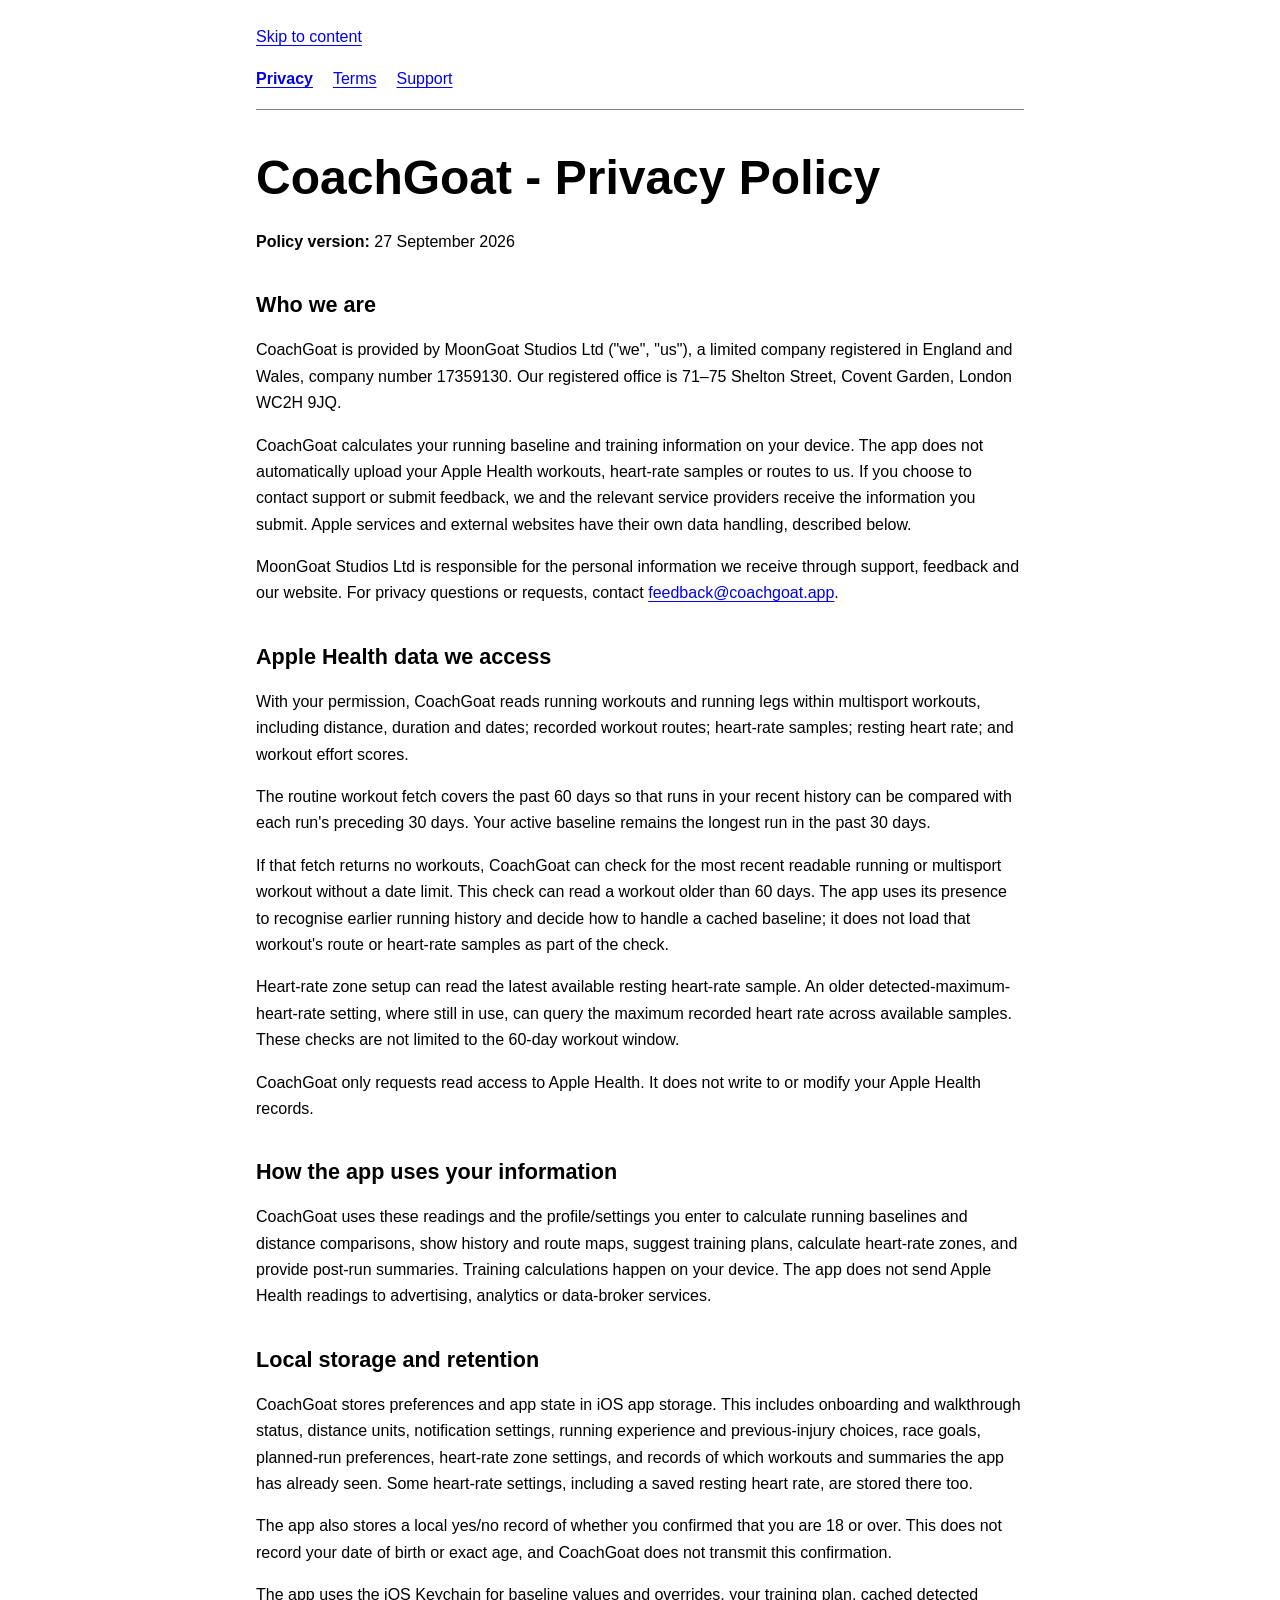
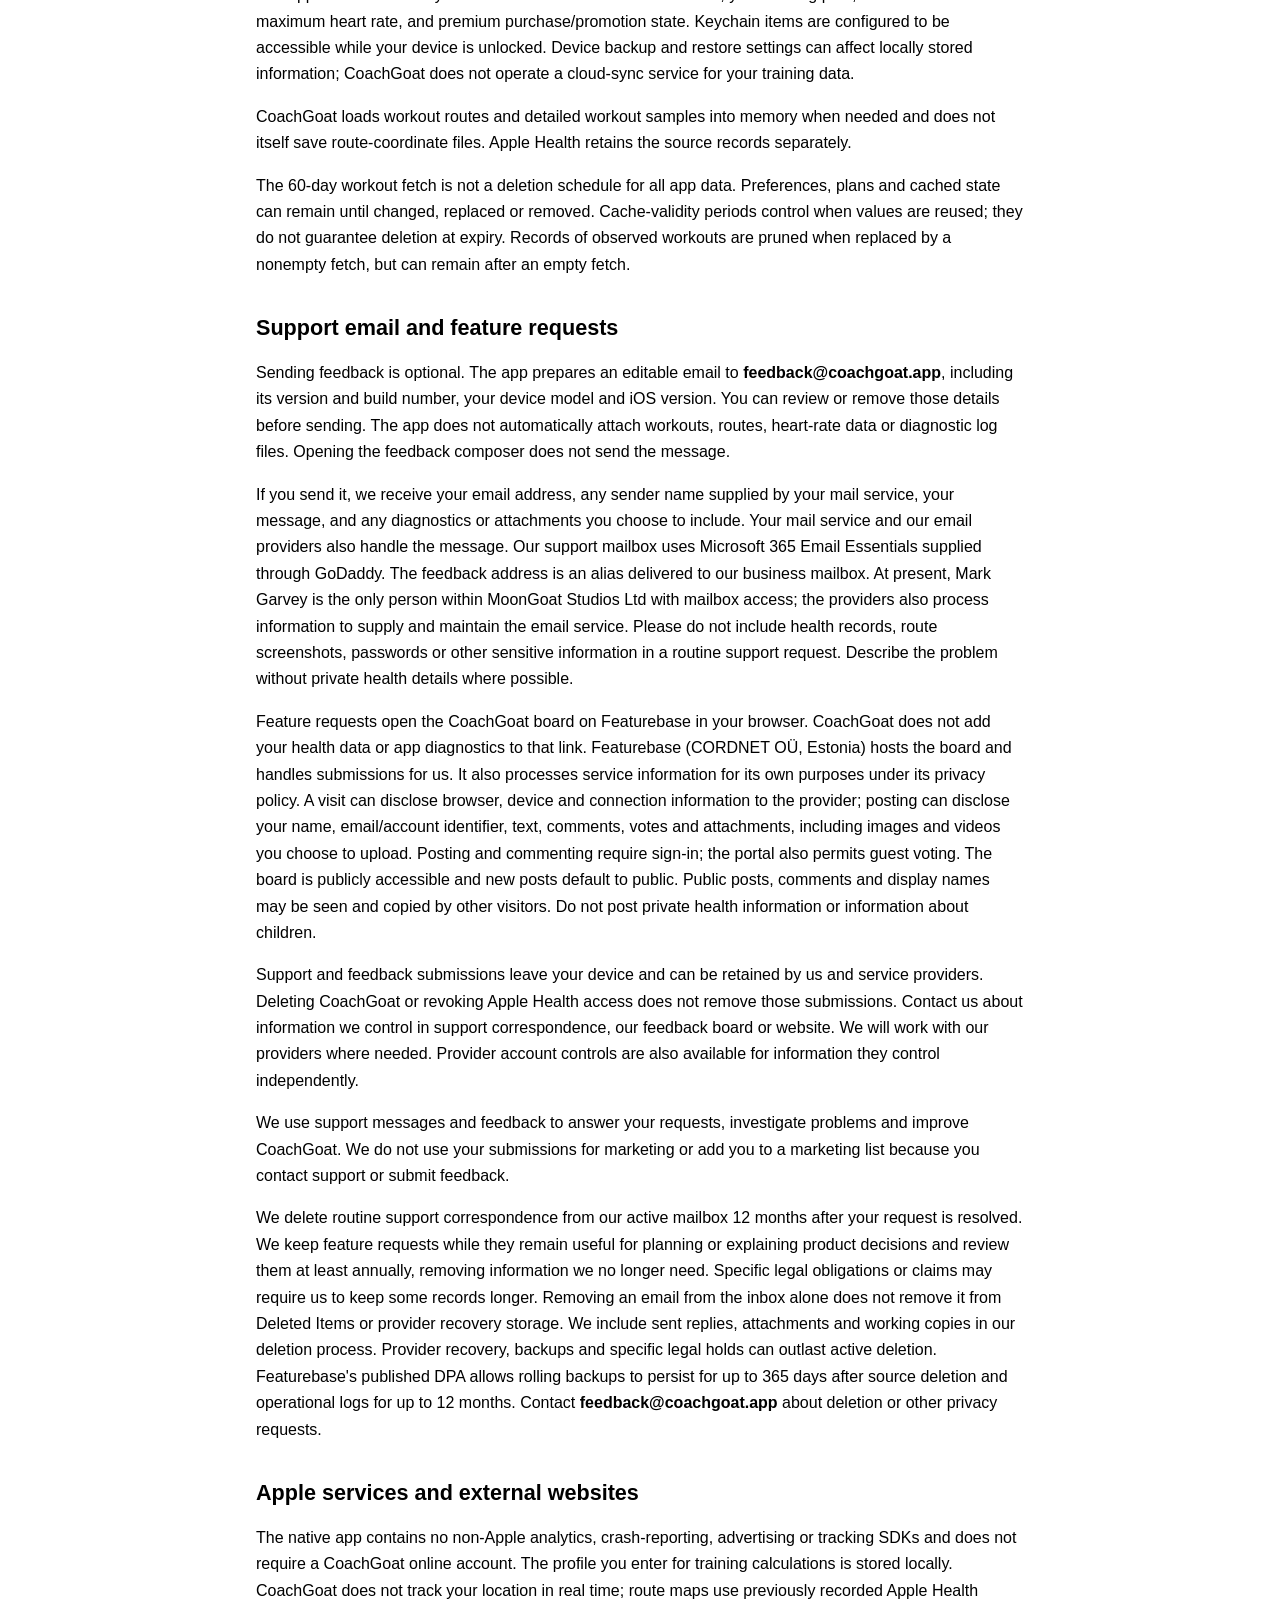
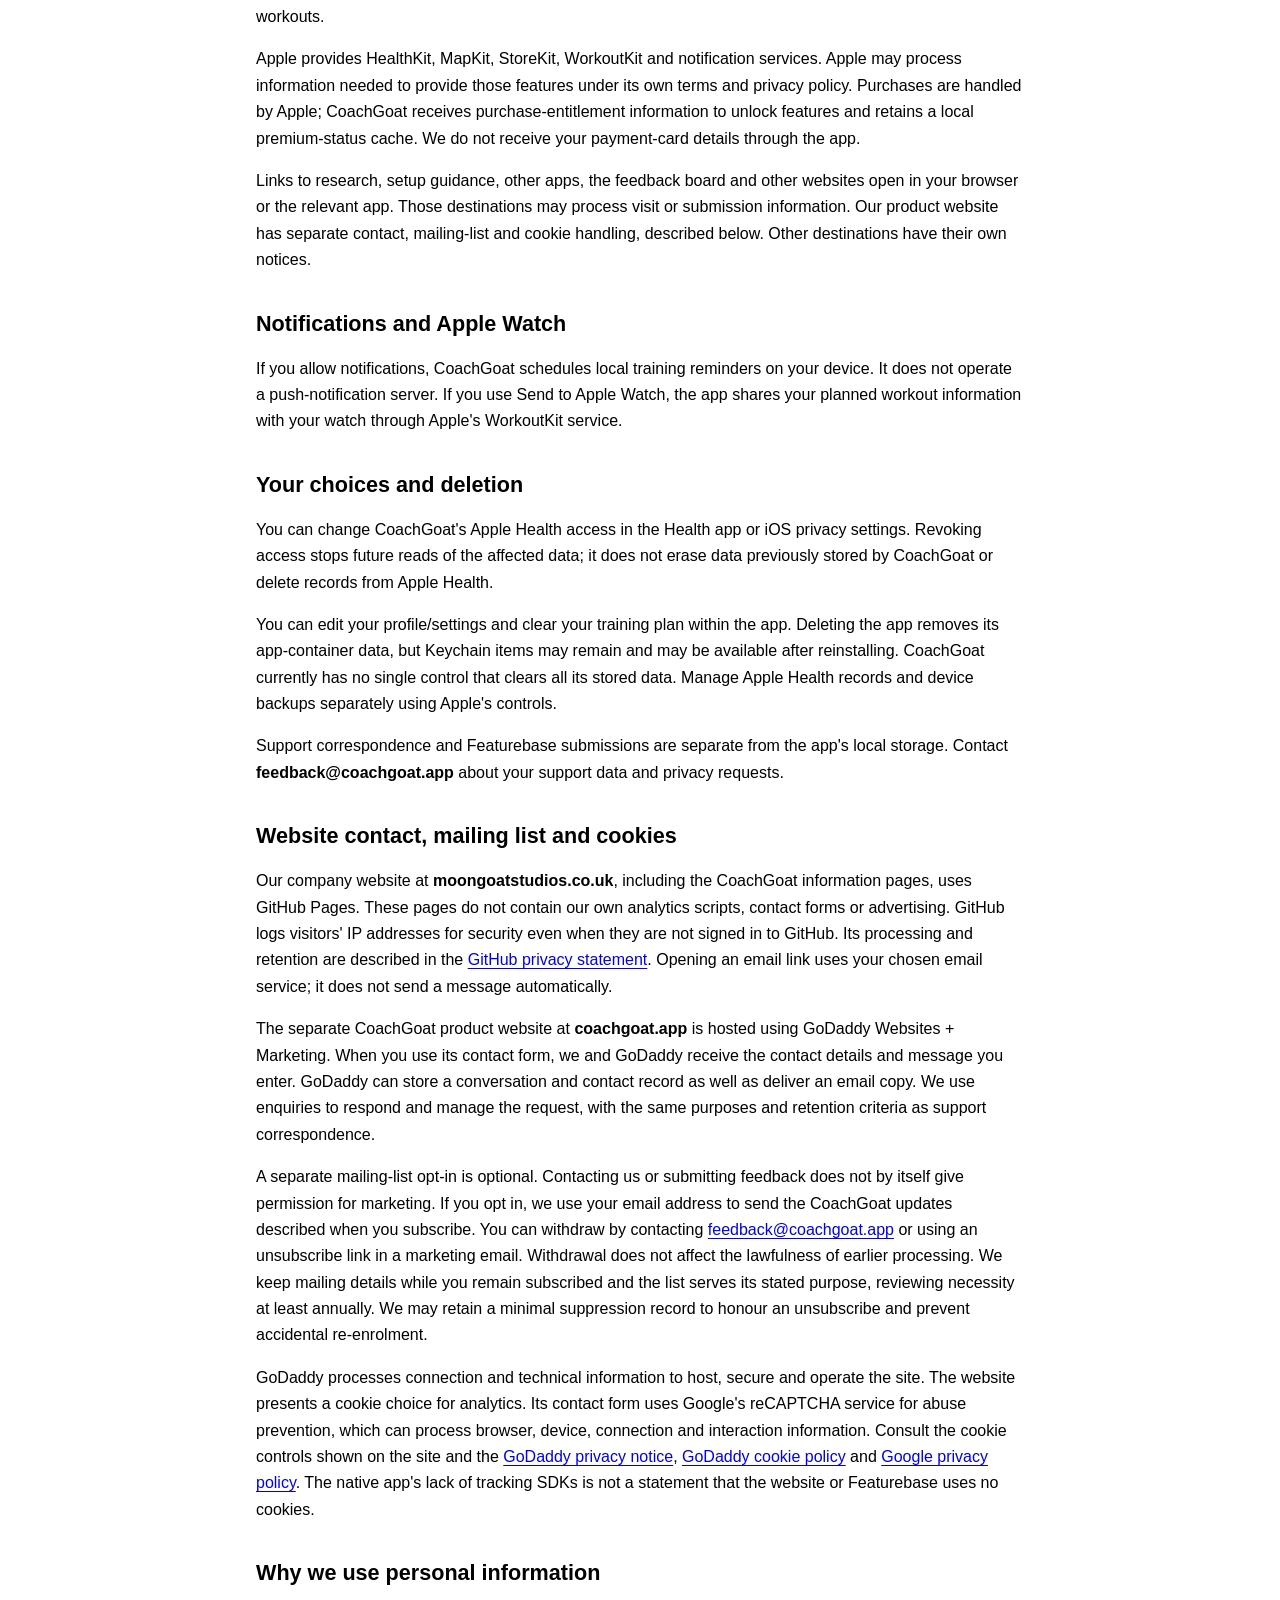
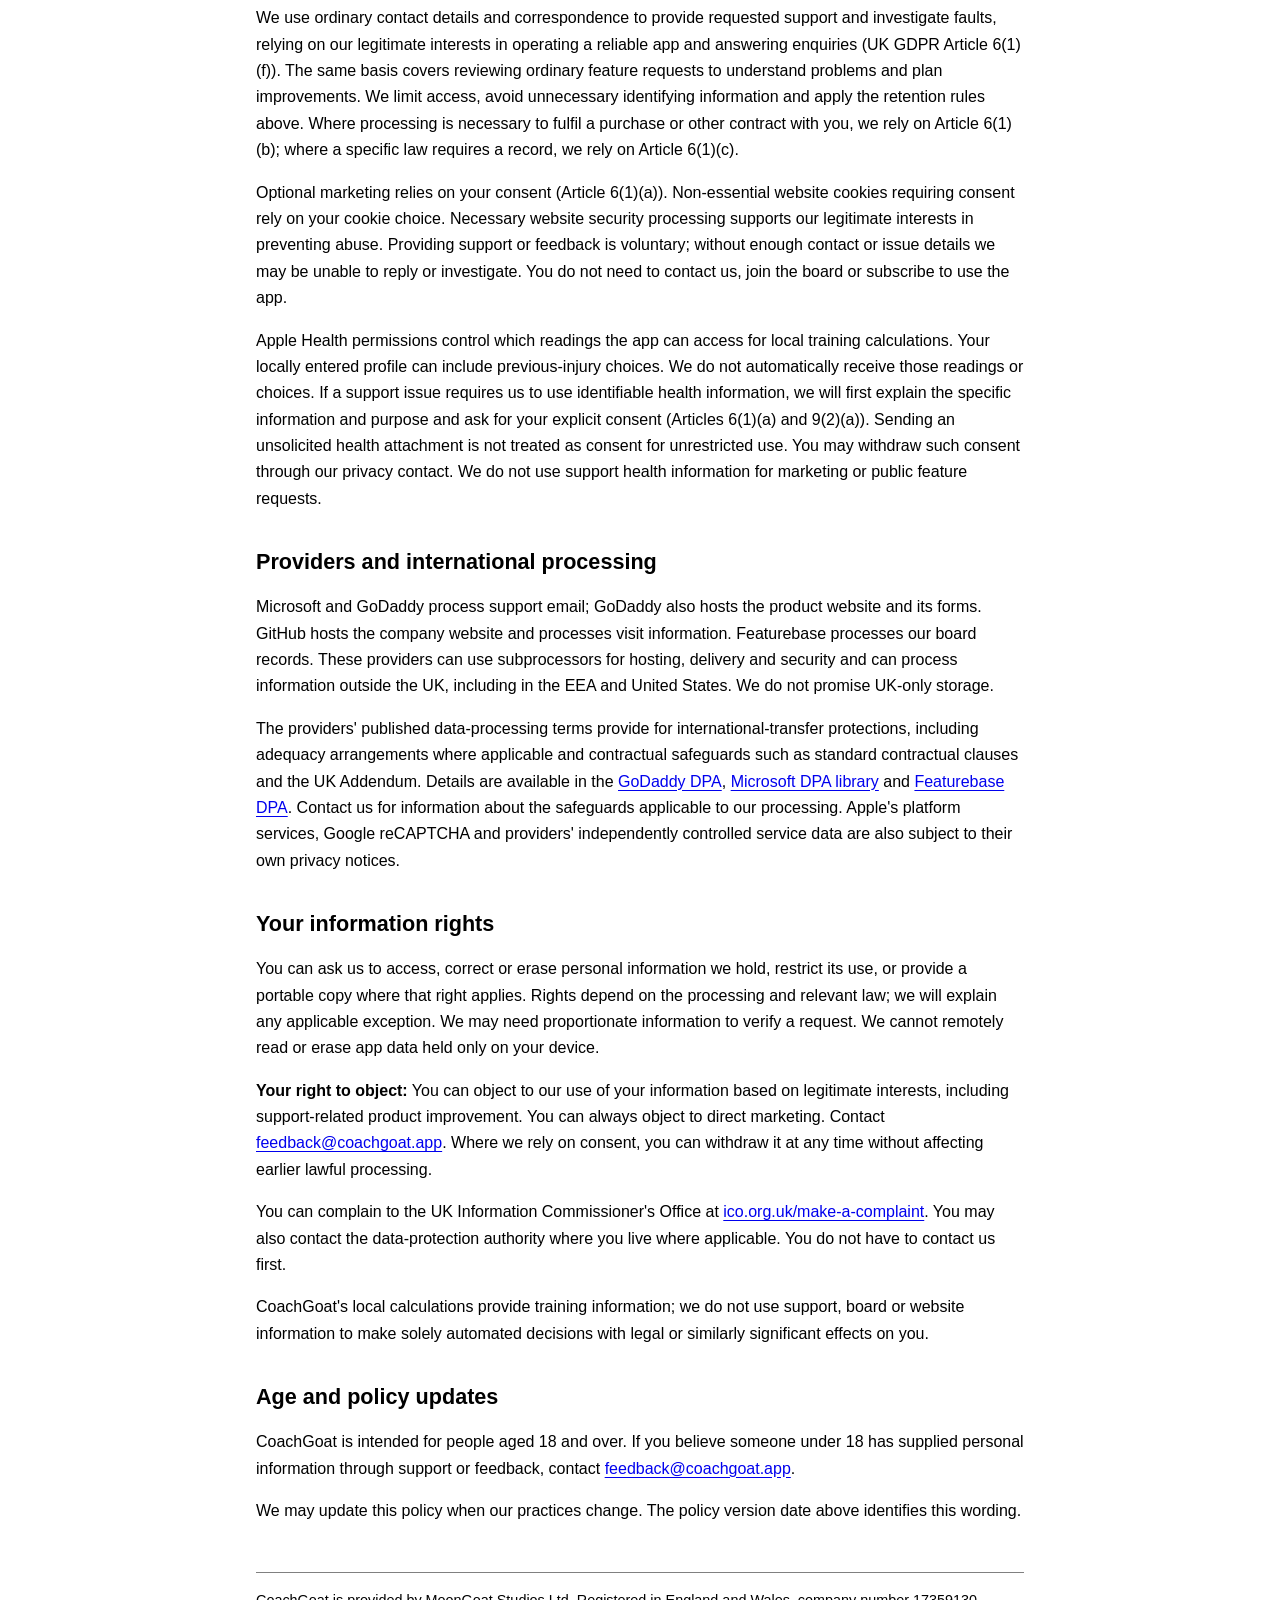
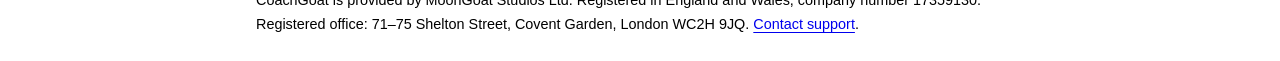
==== coachgoat/privacy.html @ 303695f2 "Add CoachGoat privacy, terms and support pages (P4, review only) Generated from MRK132/CoachGoat doc" ====
<!doctype html>
<!-- Generated publication candidate; not evidence of deployment or completed provider checks. -->
<html lang="en-GB">
<head>
<meta charset="utf-8">
<meta name="viewport" content="width=device-width, initial-scale=1">
<title>CoachGoat - Privacy Policy</title>
<meta name="description" content="CoachGoat - Privacy Policy from MoonGoat Studios Ltd.">
<style>
:root { color-scheme: light dark; font-family: -apple-system, BlinkMacSystemFont, "Segoe UI", sans-serif; line-height: 1.65; }
body { max-width: 48rem; margin: auto; padding: 1.5rem; background: Canvas; color: CanvasText; }
nav { display: flex; flex-wrap: wrap; gap: 1.25rem; padding: 1rem 0; border-bottom: 1px solid GrayText; }
a { color: LinkText; text-underline-offset: .2em; overflow-wrap: anywhere; }
a:focus-visible { outline: 3px solid Highlight; outline-offset: 4px; }
[aria-current] { font-weight: 700; }
h1 { line-height: 1.15; font-size: clamp(2rem, 6vw, 3rem); margin: 2.5rem 0 1.5rem; }
h2 { line-height: 1.3; font-size: 1.35rem; margin-top: 2.25rem; }
p, li { overflow-wrap: anywhere; }
li + li { margin-top: .6rem; }
footer { border-top: 1px solid GrayText; margin-top: 3rem; padding-top: 1rem; font-size: .9rem; }
</style>
</head>
<body>
<a href="#content">Skip to content</a>
<nav aria-label="CoachGoat policies"><a href="privacy.html" aria-current="page">Privacy</a> <a href="terms.html">Terms</a> <a href="support.html">Support</a></nav>
<main id="content">
<h1>CoachGoat - Privacy Policy</h1>
<p><strong>Policy version:</strong> 27 September 2026</p>
<h2>Who we are</h2>
<p>CoachGoat is provided by MoonGoat Studios Ltd (&quot;we&quot;, &quot;us&quot;), a limited company registered in England and Wales, company number 17359130. Our registered office is 71–75 Shelton Street, Covent Garden, London WC2H 9JQ.</p>
<p>CoachGoat calculates your running baseline and training information on your device. The app does not automatically upload your Apple Health workouts, heart-rate samples or routes to us. If you choose to contact support or submit feedback, we and the relevant service providers receive the information you submit. Apple services and external websites have their own data handling, described below.</p>
<p>MoonGoat Studios Ltd is responsible for the personal information we receive through support, feedback and our website. For privacy questions or requests, contact <a href="mailto:feedback@coachgoat.app">feedback@coachgoat.app</a>.</p>
<h2>Apple Health data we access</h2>
<p>With your permission, CoachGoat reads running workouts and running legs within multisport workouts, including distance, duration and dates; recorded workout routes; heart-rate samples; resting heart rate; and workout effort scores.</p>
<p>The routine workout fetch covers the past 60 days so that runs in your recent history can be compared with each run&#x27;s preceding 30 days. Your active baseline remains the longest run in the past 30 days.</p>
<p>If that fetch returns no workouts, CoachGoat can check for the most recent readable running or multisport workout without a date limit. This check can read a workout older than 60 days. The app uses its presence to recognise earlier running history and decide how to handle a cached baseline; it does not load that workout&#x27;s route or heart-rate samples as part of the check.</p>
<p>Heart-rate zone setup can read the latest available resting heart-rate sample. An older detected-maximum-heart-rate setting, where still in use, can query the maximum recorded heart rate across available samples. These checks are not limited to the 60-day workout window.</p>
<p>CoachGoat only requests read access to Apple Health. It does not write to or modify your Apple Health records.</p>
<h2>How the app uses your information</h2>
<p>CoachGoat uses these readings and the profile/settings you enter to calculate running baselines and distance comparisons, show history and route maps, suggest training plans, calculate heart-rate zones, and provide post-run summaries. Training calculations happen on your device. The app does not send Apple Health readings to advertising, analytics or data-broker services.</p>
<h2>Local storage and retention</h2>
<p>CoachGoat stores preferences and app state in iOS app storage. This includes onboarding and walkthrough status, distance units, notification settings, running experience and previous-injury choices, race goals, planned-run preferences, heart-rate zone settings, and records of which workouts and summaries the app has already seen. Some heart-rate settings, including a saved resting heart rate, are stored there too.</p>
<p>The app also stores a local yes/no record of whether you confirmed that you are 18 or over. This does not record your date of birth or exact age, and CoachGoat does not transmit this confirmation.</p>
<p>The app uses the iOS Keychain for baseline values and overrides, your training plan, cached detected maximum heart rate, and premium purchase/promotion state. Keychain items are configured to be accessible while your device is unlocked. Device backup and restore settings can affect locally stored information; CoachGoat does not operate a cloud-sync service for your training data.</p>
<p>CoachGoat loads workout routes and detailed workout samples into memory when needed and does not itself save route-coordinate files. Apple Health retains the source records separately.</p>
<p>The 60-day workout fetch is not a deletion schedule for all app data. Preferences, plans and cached state can remain until changed, replaced or removed. Cache-validity periods control when values are reused; they do not guarantee deletion at expiry. Records of observed workouts are pruned when replaced by a nonempty fetch, but can remain after an empty fetch.</p>
<h2>Support email and feature requests</h2>
<p>Sending feedback is optional. The app prepares an editable email to <strong>feedback@coachgoat.app</strong>, including its version and build number, your device model and iOS version. You can review or remove those details before sending. The app does not automatically attach workouts, routes, heart-rate data or diagnostic log files. Opening the feedback composer does not send the message.</p>
<p>If you send it, we receive your email address, any sender name supplied by your mail service, your message, and any diagnostics or attachments you choose to include. Your mail service and our email providers also handle the message. Our support mailbox uses Microsoft 365 Email Essentials supplied through GoDaddy. The feedback address is an alias delivered to our business mailbox. At present, Mark Garvey is the only person within MoonGoat Studios Ltd with mailbox access; the providers also process information to supply and maintain the email service. Please do not include health records, route screenshots, passwords or other sensitive information in a routine support request. Describe the problem without private health details where possible.</p>
<p>Feature requests open the CoachGoat board on Featurebase in your browser. CoachGoat does not add your health data or app diagnostics to that link. Featurebase (CORDNET OÜ, Estonia) hosts the board and handles submissions for us. It also processes service information for its own purposes under its privacy policy. A visit can disclose browser, device and connection information to the provider; posting can disclose your name, email/account identifier, text, comments, votes and attachments, including images and videos you choose to upload. Posting and commenting require sign-in; the portal also permits guest voting. The board is publicly accessible and new posts default to public. Public posts, comments and display names may be seen and copied by other visitors. Do not post private health information or information about children.</p>
<p>Support and feedback submissions leave your device and can be retained by us and service providers. Deleting CoachGoat or revoking Apple Health access does not remove those submissions. Contact us about information we control in support correspondence, our feedback board or website. We will work with our providers where needed. Provider account controls are also available for information they control independently.</p>
<p>We use support messages and feedback to answer your requests, investigate problems and improve CoachGoat. We do not use your submissions for marketing or add you to a marketing list because you contact support or submit feedback.</p>
<p>We delete routine support correspondence from our active mailbox 12 months after your request is resolved. We keep feature requests while they remain useful for planning or explaining product decisions and review them at least annually, removing information we no longer need. Specific legal obligations or claims may require us to keep some records longer. Removing an email from the inbox alone does not remove it from Deleted Items or provider recovery storage. We include sent replies, attachments and working copies in our deletion process. Provider recovery, backups and specific legal holds can outlast active deletion. Featurebase&#x27;s published DPA allows rolling backups to persist for up to 365 days after source deletion and operational logs for up to 12 months. Contact <strong>feedback@coachgoat.app</strong> about deletion or other privacy requests.</p>
<h2>Apple services and external websites</h2>
<p>The native app contains no non-Apple analytics, crash-reporting, advertising or tracking SDKs and does not require a CoachGoat online account. The profile you enter for training calculations is stored locally. CoachGoat does not track your location in real time; route maps use previously recorded Apple Health workouts.</p>
<p>Apple provides HealthKit, MapKit, StoreKit, WorkoutKit and notification services. Apple may process information needed to provide those features under its own terms and privacy policy. Purchases are handled by Apple; CoachGoat receives purchase-entitlement information to unlock features and retains a local premium-status cache. We do not receive your payment-card details through the app.</p>
<p>Links to research, setup guidance, other apps, the feedback board and other websites open in your browser or the relevant app. Those destinations may process visit or submission information. Our product website has separate contact, mailing-list and cookie handling, described below. Other destinations have their own notices.</p>
<h2>Notifications and Apple Watch</h2>
<p>If you allow notifications, CoachGoat schedules local training reminders on your device. It does not operate a push-notification server. If you use Send to Apple Watch, the app shares your planned workout information with your watch through Apple&#x27;s WorkoutKit service.</p>
<h2>Your choices and deletion</h2>
<p>You can change CoachGoat&#x27;s Apple Health access in the Health app or iOS privacy settings. Revoking access stops future reads of the affected data; it does not erase data previously stored by CoachGoat or delete records from Apple Health.</p>
<p>You can edit your profile/settings and clear your training plan within the app. Deleting the app removes its app-container data, but Keychain items may remain and may be available after reinstalling. CoachGoat currently has no single control that clears all its stored data. Manage Apple Health records and device backups separately using Apple&#x27;s controls.</p>
<p>Support correspondence and Featurebase submissions are separate from the app&#x27;s local storage. Contact <strong>feedback@coachgoat.app</strong> about your support data and privacy requests.</p>
<h2>Website contact, mailing list and cookies</h2>
<p>Our company website at <strong>moongoatstudios.co.uk</strong>, including the CoachGoat information pages, uses GitHub Pages. These pages do not contain our own analytics scripts, contact forms or advertising. GitHub logs visitors&#x27; IP addresses for security even when they are not signed in to GitHub. Its processing and retention are described in the <a href="https://docs.github.com/en/site-policy/privacy-policies/github-general-privacy-statement">GitHub privacy statement</a>. Opening an email link uses your chosen email service; it does not send a message automatically.</p>
<p>The separate CoachGoat product website at <strong>coachgoat.app</strong> is hosted using GoDaddy Websites + Marketing. When you use its contact form, we and GoDaddy receive the contact details and message you enter. GoDaddy can store a conversation and contact record as well as deliver an email copy. We use enquiries to respond and manage the request, with the same purposes and retention criteria as support correspondence.</p>
<p>A separate mailing-list opt-in is optional. Contacting us or submitting feedback does not by itself give permission for marketing. If you opt in, we use your email address to send the CoachGoat updates described when you subscribe. You can withdraw by contacting <a href="mailto:feedback@coachgoat.app">feedback@coachgoat.app</a> or using an unsubscribe link in a marketing email. Withdrawal does not affect the lawfulness of earlier processing. We keep mailing details while you remain subscribed and the list serves its stated purpose, reviewing necessity at least annually. We may retain a minimal suppression record to honour an unsubscribe and prevent accidental re-enrolment.</p>
<p>GoDaddy processes connection and technical information to host, secure and operate the site. The website presents a cookie choice for analytics. Its contact form uses Google&#x27;s reCAPTCHA service for abuse prevention, which can process browser, device, connection and interaction information. Consult the cookie controls shown on the site and the <a href="https://www.godaddy.com/en-uk/legal/agreements/privacy-policy">GoDaddy privacy notice</a>, <a href="https://www.godaddy.com/en-uk/legal/agreements/cookie-policy">GoDaddy cookie policy</a> and <a href="https://policies.google.com/privacy">Google privacy policy</a>. The native app&#x27;s lack of tracking SDKs is not a statement that the website or Featurebase uses no cookies.</p>
<h2>Why we use personal information</h2>
<p>We use ordinary contact details and correspondence to provide requested support and investigate faults, relying on our legitimate interests in operating a reliable app and answering enquiries (UK GDPR Article 6(1)(f)). The same basis covers reviewing ordinary feature requests to understand problems and plan improvements. We limit access, avoid unnecessary identifying information and apply the retention rules above. Where processing is necessary to fulfil a purchase or other contract with you, we rely on Article 6(1)(b); where a specific law requires a record, we rely on Article 6(1)(c).</p>
<p>Optional marketing relies on your consent (Article 6(1)(a)). Non-essential website cookies requiring consent rely on your cookie choice. Necessary website security processing supports our legitimate interests in preventing abuse. Providing support or feedback is voluntary; without enough contact or issue details we may be unable to reply or investigate. You do not need to contact us, join the board or subscribe to use the app.</p>
<p>Apple Health permissions control which readings the app can access for local training calculations. Your locally entered profile can include previous-injury choices. We do not automatically receive those readings or choices. If a support issue requires us to use identifiable health information, we will first explain the specific information and purpose and ask for your explicit consent (Articles 6(1)(a) and 9(2)(a)). Sending an unsolicited health attachment is not treated as consent for unrestricted use. You may withdraw such consent through our privacy contact. We do not use support health information for marketing or public feature requests.</p>
<h2>Providers and international processing</h2>
<p>Microsoft and GoDaddy process support email; GoDaddy also hosts the product website and its forms. GitHub hosts the company website and processes visit information. Featurebase processes our board records. These providers can use subprocessors for hosting, delivery and security and can process information outside the UK, including in the EEA and United States. We do not promise UK-only storage.</p>
<p>The providers&#x27; published data-processing terms provide for international-transfer protections, including adequacy arrangements where applicable and contractual safeguards such as standard contractual clauses and the UK Addendum. Details are available in the <a href="https://www.godaddy.com/en-uk/legal/agreements/data-processing-addendum">GoDaddy DPA</a>, <a href="https://www.microsoft.com/licensing/docs/view/Microsoft-Products-and-Services-Data-Protection-Addendum-DPA">Microsoft DPA library</a> and <a href="https://help.featurebase.app/en/help/articles/6556750-data-processing-agreement">Featurebase DPA</a>. Contact us for information about the safeguards applicable to our processing. Apple&#x27;s platform services, Google reCAPTCHA and providers&#x27; independently controlled service data are also subject to their own privacy notices.</p>
<h2>Your information rights</h2>
<p>You can ask us to access, correct or erase personal information we hold, restrict its use, or provide a portable copy where that right applies. Rights depend on the processing and relevant law; we will explain any applicable exception. We may need proportionate information to verify a request. We cannot remotely read or erase app data held only on your device.</p>
<p><strong>Your right to object:</strong> You can object to our use of your information based on legitimate interests, including support-related product improvement. You can always object to direct marketing. Contact <a href="mailto:feedback@coachgoat.app">feedback@coachgoat.app</a>. Where we rely on consent, you can withdraw it at any time without affecting earlier lawful processing.</p>
<p>You can complain to the UK Information Commissioner&#x27;s Office at <a href="https://ico.org.uk/make-a-complaint/">ico.org.uk/make-a-complaint</a>. You may also contact the data-protection authority where you live where applicable. You do not have to contact us first.</p>
<p>CoachGoat&#x27;s local calculations provide training information; we do not use support, board or website information to make solely automated decisions with legal or similarly significant effects on you.</p>
<h2>Age and policy updates</h2>
<p>CoachGoat is intended for people aged 18 and over. If you believe someone under 18 has supplied personal information through support or feedback, contact <a href="mailto:feedback@coachgoat.app">feedback@coachgoat.app</a>.</p>
<p>We may update this policy when our practices change. The policy version date above identifies this wording.</p>
</main>
<footer>CoachGoat is provided by MoonGoat Studios Ltd. Registered in England and Wales, company number 17359130. Registered office: 71–75 Shelton Street, Covent Garden, London WC2H 9JQ. <a href="mailto:feedback@coachgoat.app">Contact support</a>.</footer>
</body>
</html>
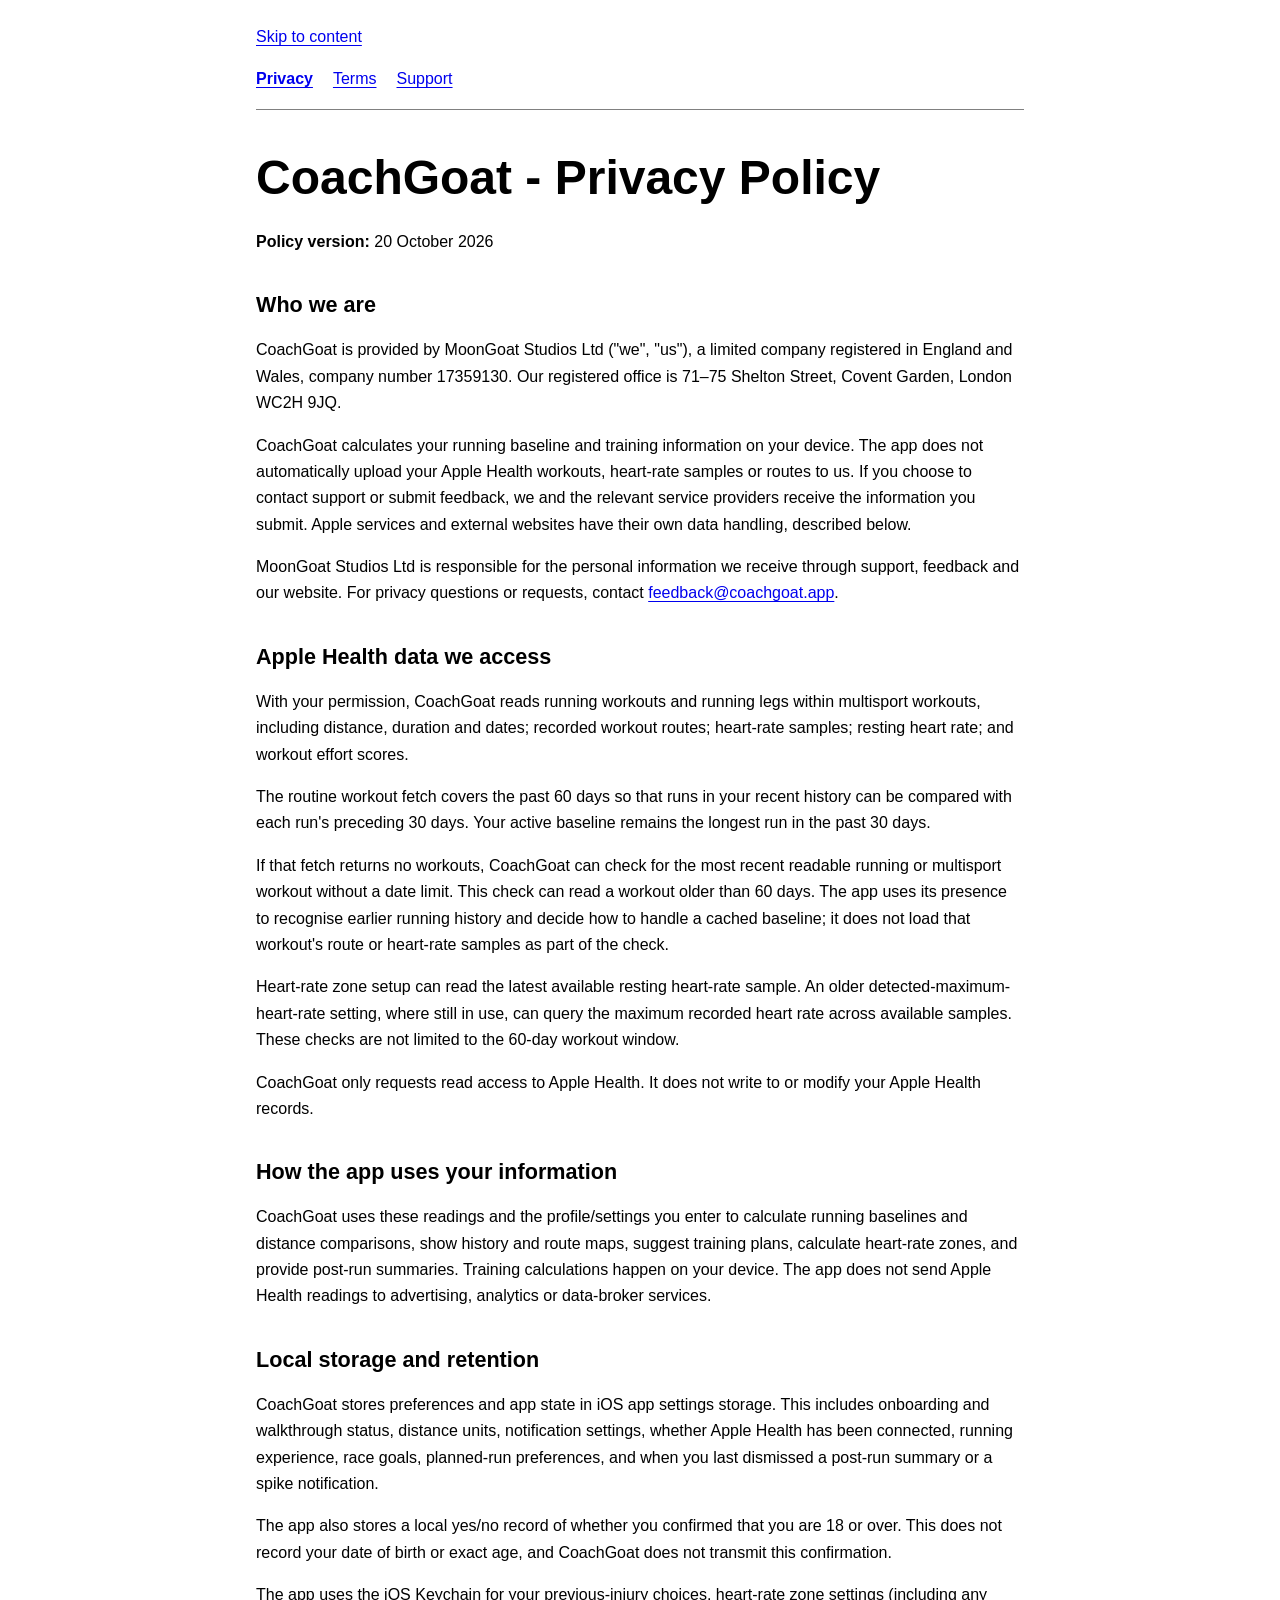
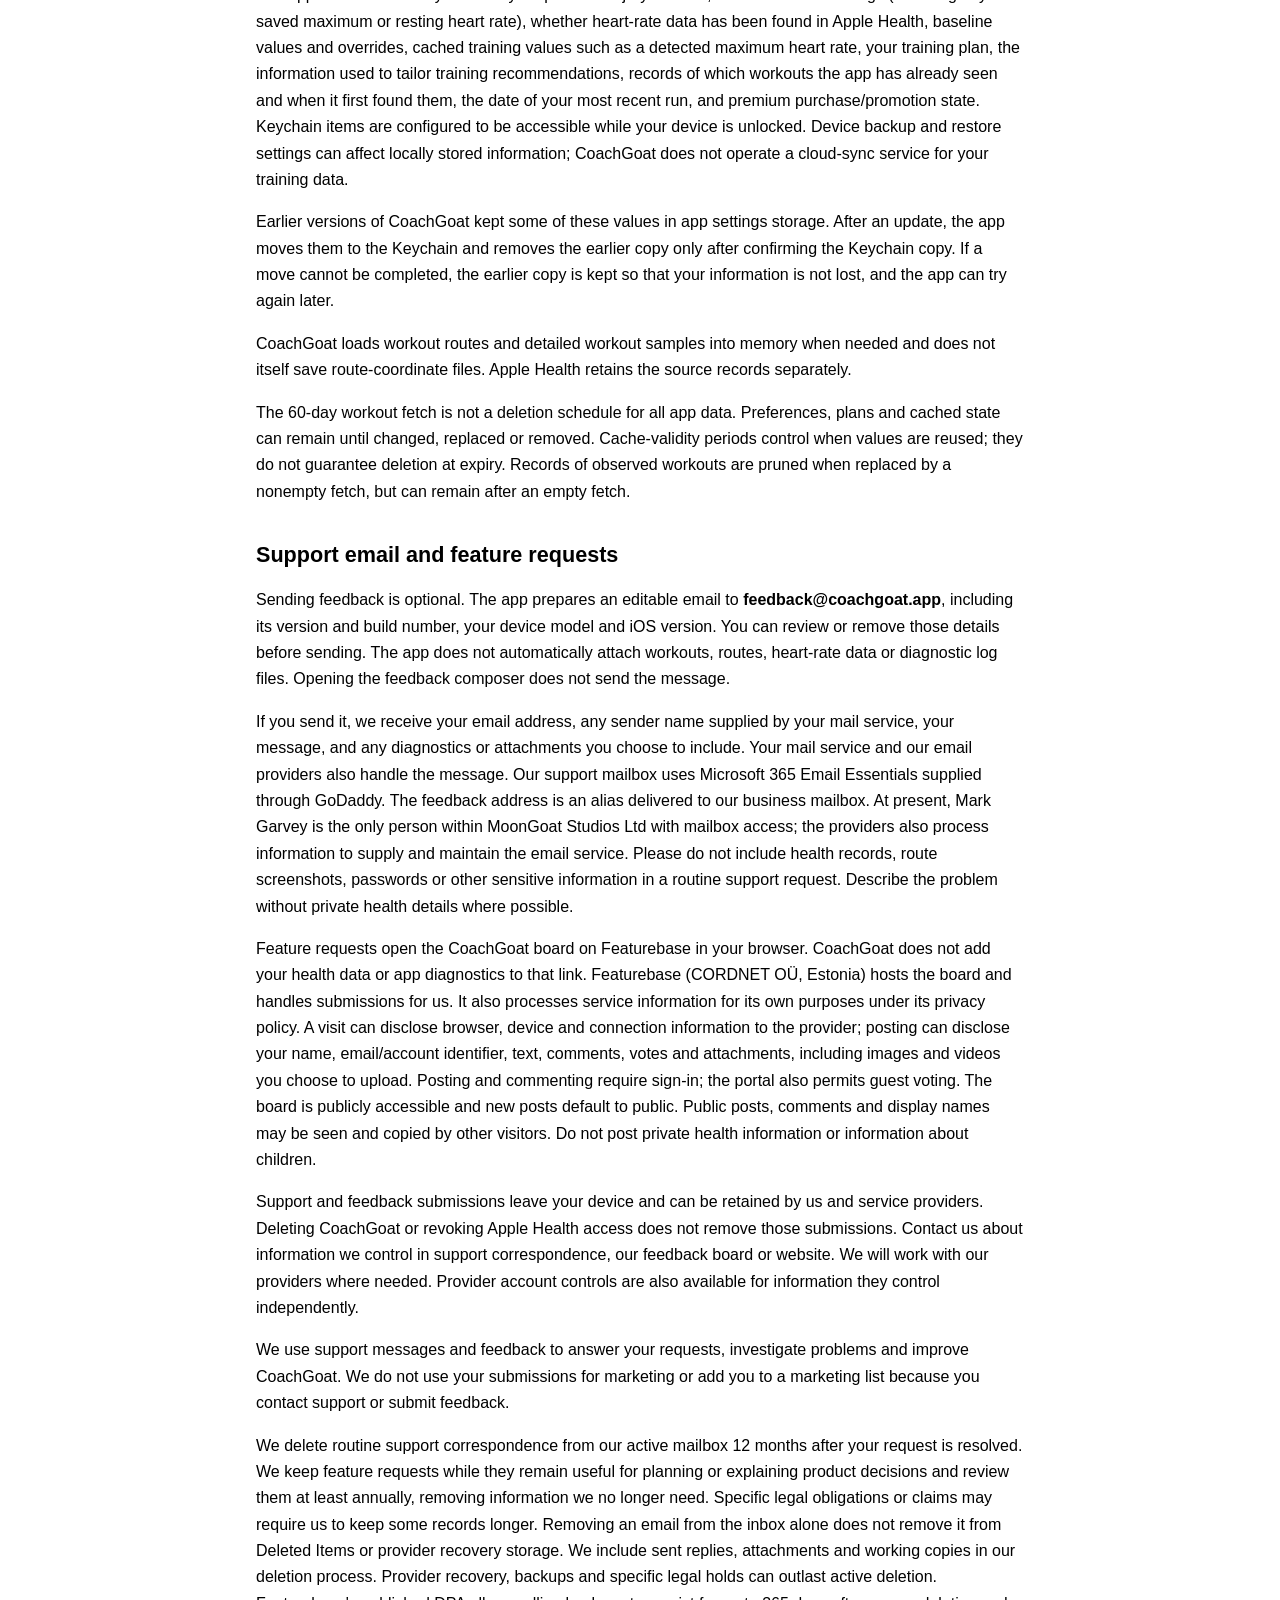
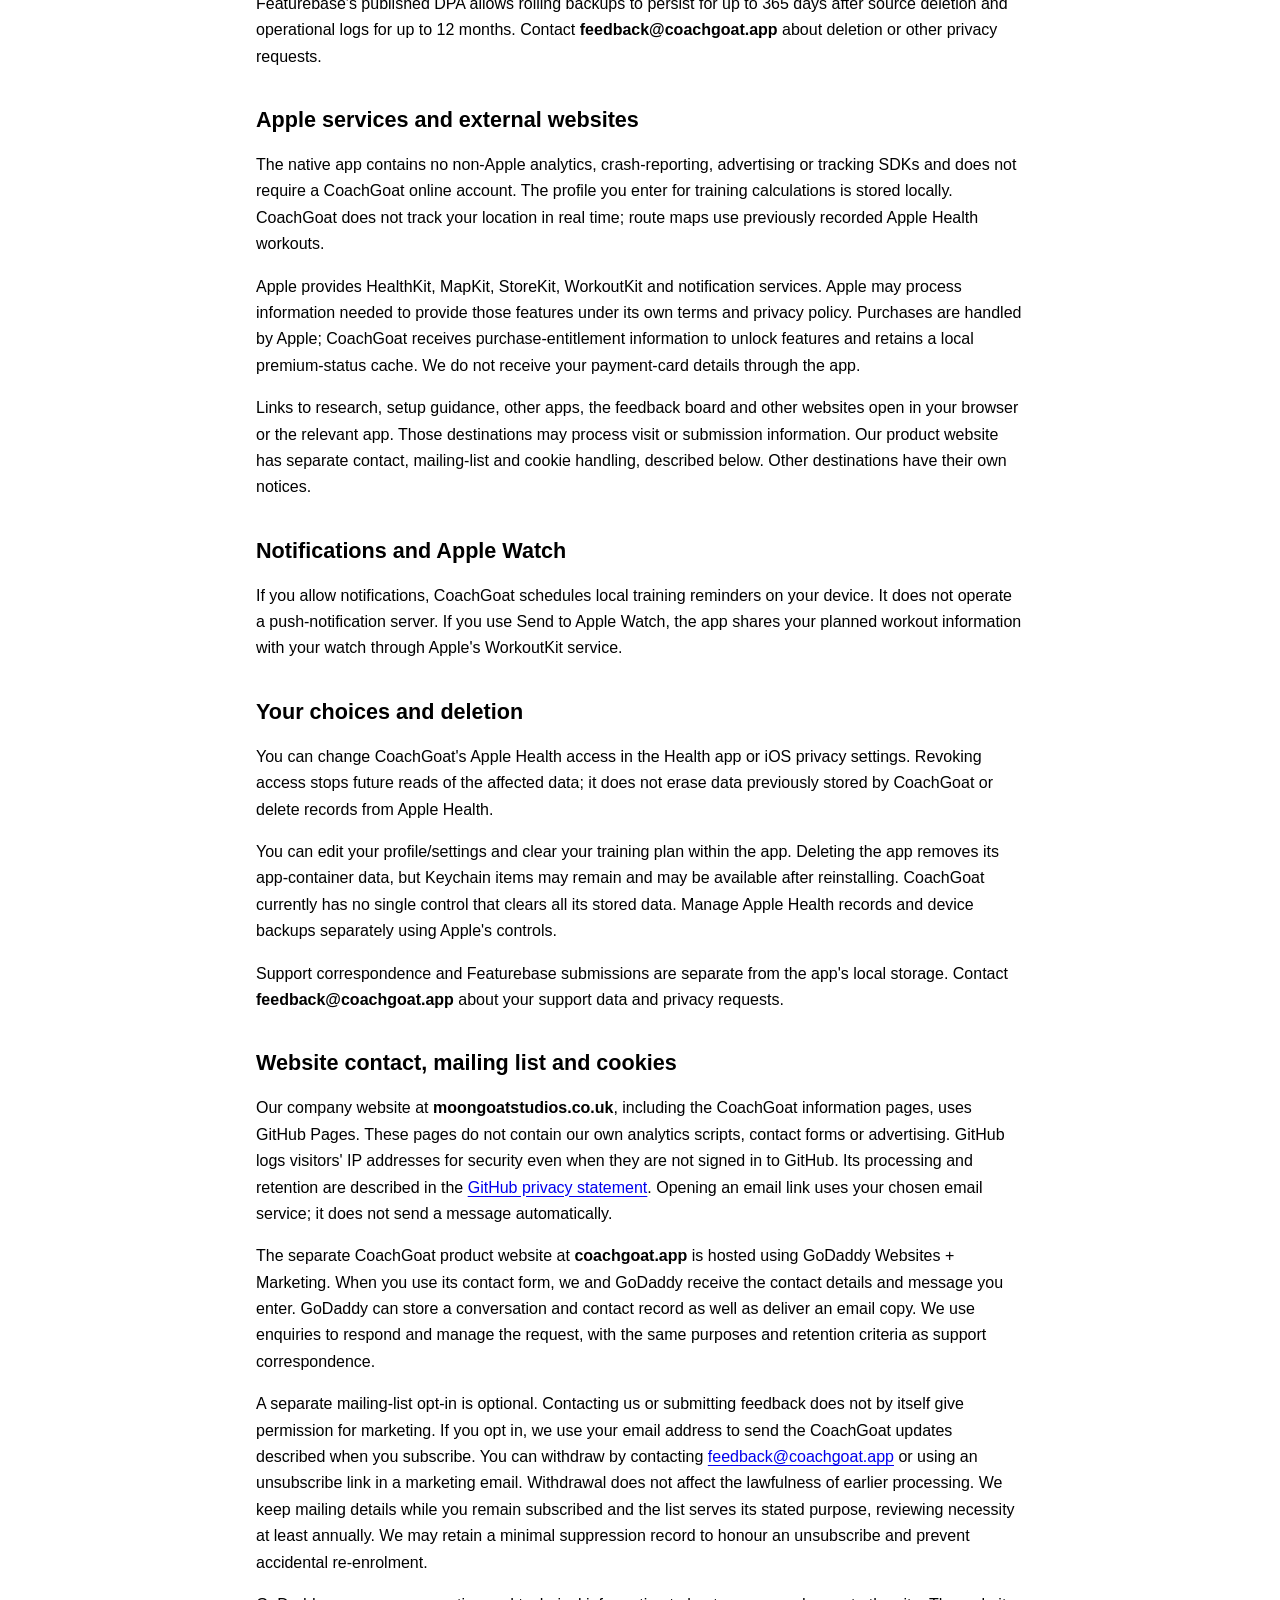
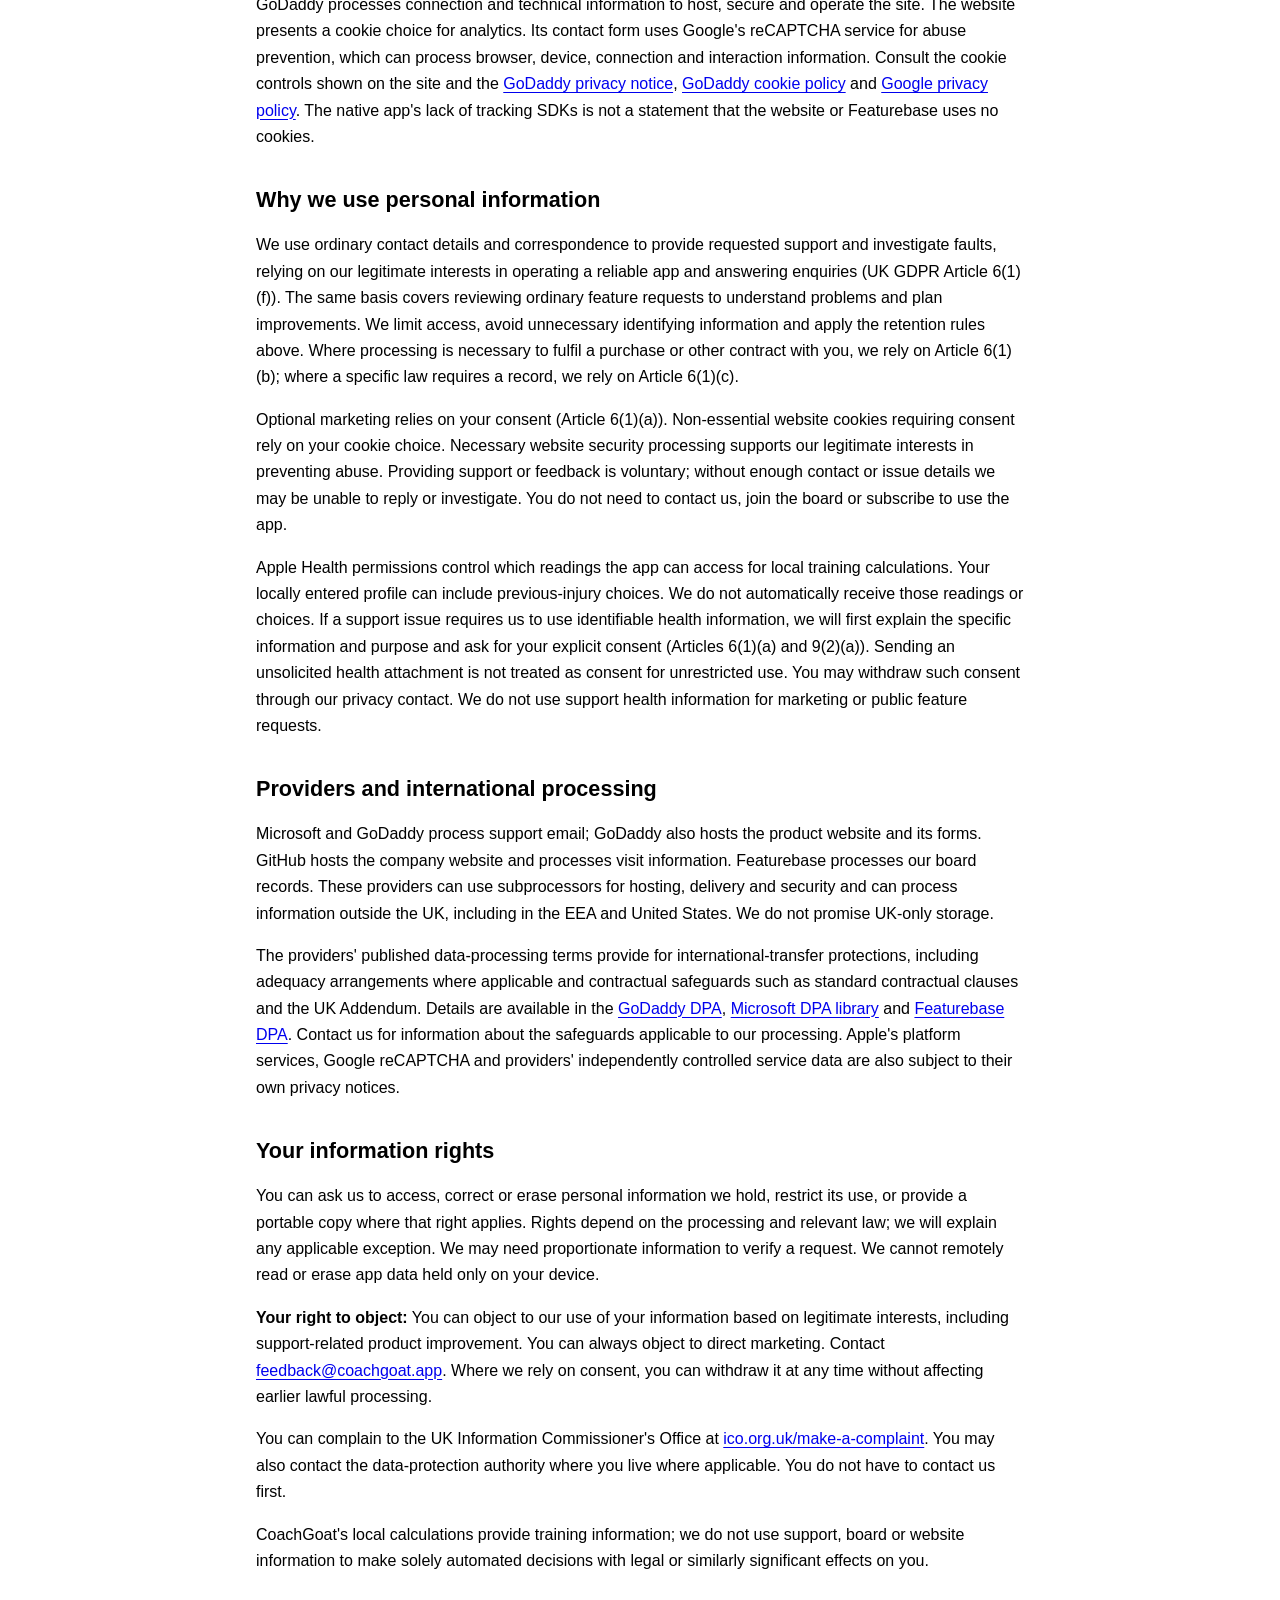
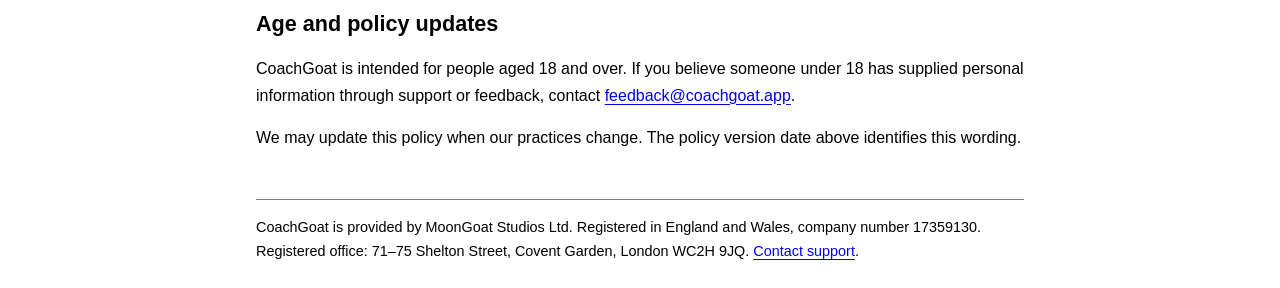
==== commit cb7e09ec: "Refresh CoachGoat privacy and terms from CoachGoat 0fb0f39 (20 Oct 2026) Storage wording matches the" ====
--- a/coachgoat/privacy.html
+++ b/coachgoat/privacy.html
@@ -25,7 +25,7 @@
 <nav aria-label="CoachGoat policies"><a href="privacy.html" aria-current="page">Privacy</a> <a href="terms.html">Terms</a> <a href="support.html">Support</a></nav>
 <main id="content">
 <h1>CoachGoat - Privacy Policy</h1>
-<p><strong>Policy version:</strong> 27 September 2026</p>
+<p><strong>Policy version:</strong> 20 October 2026</p>
 <h2>Who we are</h2>
 <p>CoachGoat is provided by MoonGoat Studios Ltd (&quot;we&quot;, &quot;us&quot;), a limited company registered in England and Wales, company number 17359130. Our registered office is 71–75 Shelton Street, Covent Garden, London WC2H 9JQ.</p>
 <p>CoachGoat calculates your running baseline and training information on your device. The app does not automatically upload your Apple Health workouts, heart-rate samples or routes to us. If you choose to contact support or submit feedback, we and the relevant service providers receive the information you submit. Apple services and external websites have their own data handling, described below.</p>
@@ -39,9 +39,10 @@
 <h2>How the app uses your information</h2>
 <p>CoachGoat uses these readings and the profile/settings you enter to calculate running baselines and distance comparisons, show history and route maps, suggest training plans, calculate heart-rate zones, and provide post-run summaries. Training calculations happen on your device. The app does not send Apple Health readings to advertising, analytics or data-broker services.</p>
 <h2>Local storage and retention</h2>
-<p>CoachGoat stores preferences and app state in iOS app storage. This includes onboarding and walkthrough status, distance units, notification settings, running experience and previous-injury choices, race goals, planned-run preferences, heart-rate zone settings, and records of which workouts and summaries the app has already seen. Some heart-rate settings, including a saved resting heart rate, are stored there too.</p>
+<p>CoachGoat stores preferences and app state in iOS app settings storage. This includes onboarding and walkthrough status, distance units, notification settings, whether Apple Health has been connected, running experience, race goals, planned-run preferences, and when you last dismissed a post-run summary or a spike notification.</p>
 <p>The app also stores a local yes/no record of whether you confirmed that you are 18 or over. This does not record your date of birth or exact age, and CoachGoat does not transmit this confirmation.</p>
-<p>The app uses the iOS Keychain for baseline values and overrides, your training plan, cached detected maximum heart rate, and premium purchase/promotion state. Keychain items are configured to be accessible while your device is unlocked. Device backup and restore settings can affect locally stored information; CoachGoat does not operate a cloud-sync service for your training data.</p>
+<p>The app uses the iOS Keychain for your previous-injury choices, heart-rate zone settings (including any saved maximum or resting heart rate), whether heart-rate data has been found in Apple Health, baseline values and overrides, cached training values such as a detected maximum heart rate, your training plan, the information used to tailor training recommendations, records of which workouts the app has already seen and when it first found them, the date of your most recent run, and premium purchase/promotion state. Keychain items are configured to be accessible while your device is unlocked. Device backup and restore settings can affect locally stored information; CoachGoat does not operate a cloud-sync service for your training data.</p>
+<p>Earlier versions of CoachGoat kept some of these values in app settings storage. After an update, the app moves them to the Keychain and removes the earlier copy only after confirming the Keychain copy. If a move cannot be completed, the earlier copy is kept so that your information is not lost, and the app can try again later.</p>
 <p>CoachGoat loads workout routes and detailed workout samples into memory when needed and does not itself save route-coordinate files. Apple Health retains the source records separately.</p>
 <p>The 60-day workout fetch is not a deletion schedule for all app data. Preferences, plans and cached state can remain until changed, replaced or removed. Cache-validity periods control when values are reused; they do not guarantee deletion at expiry. Records of observed workouts are pruned when replaced by a nonempty fetch, but can remain after an empty fetch.</p>
 <h2>Support email and feature requests</h2>
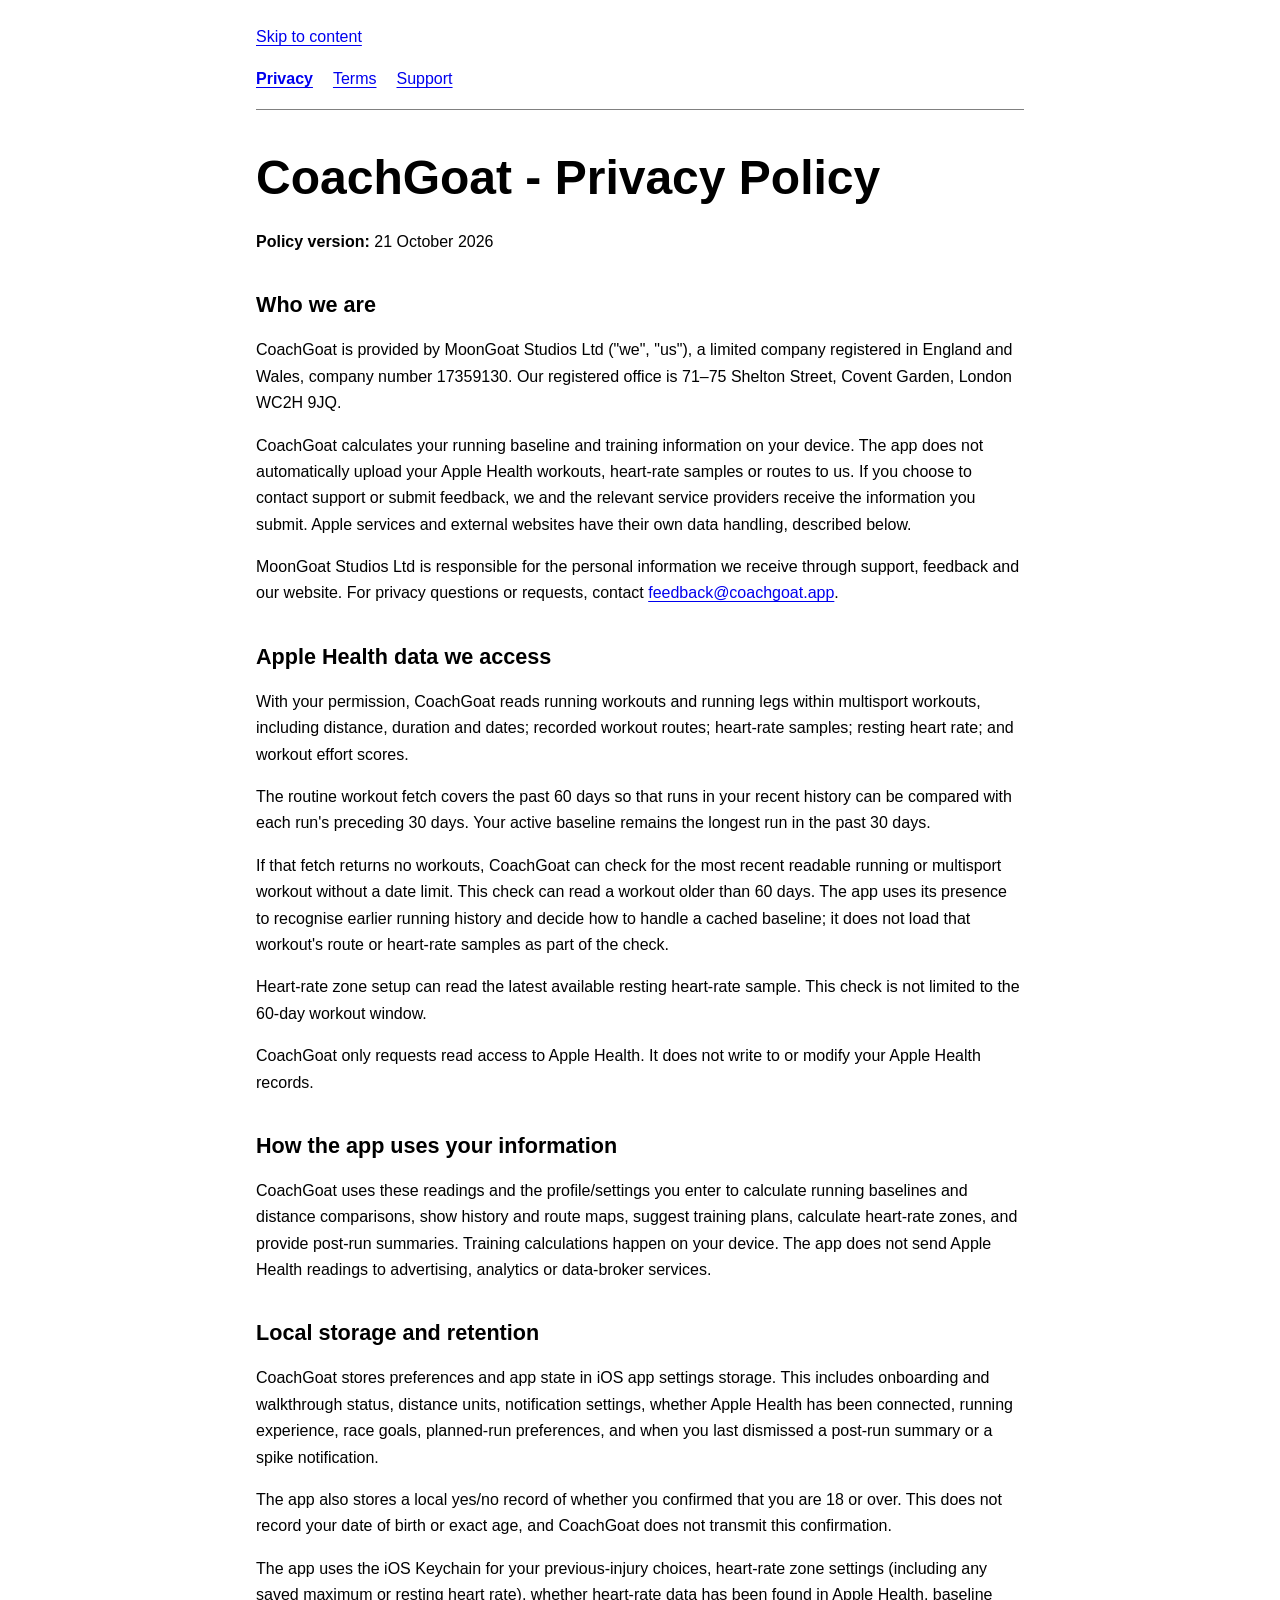
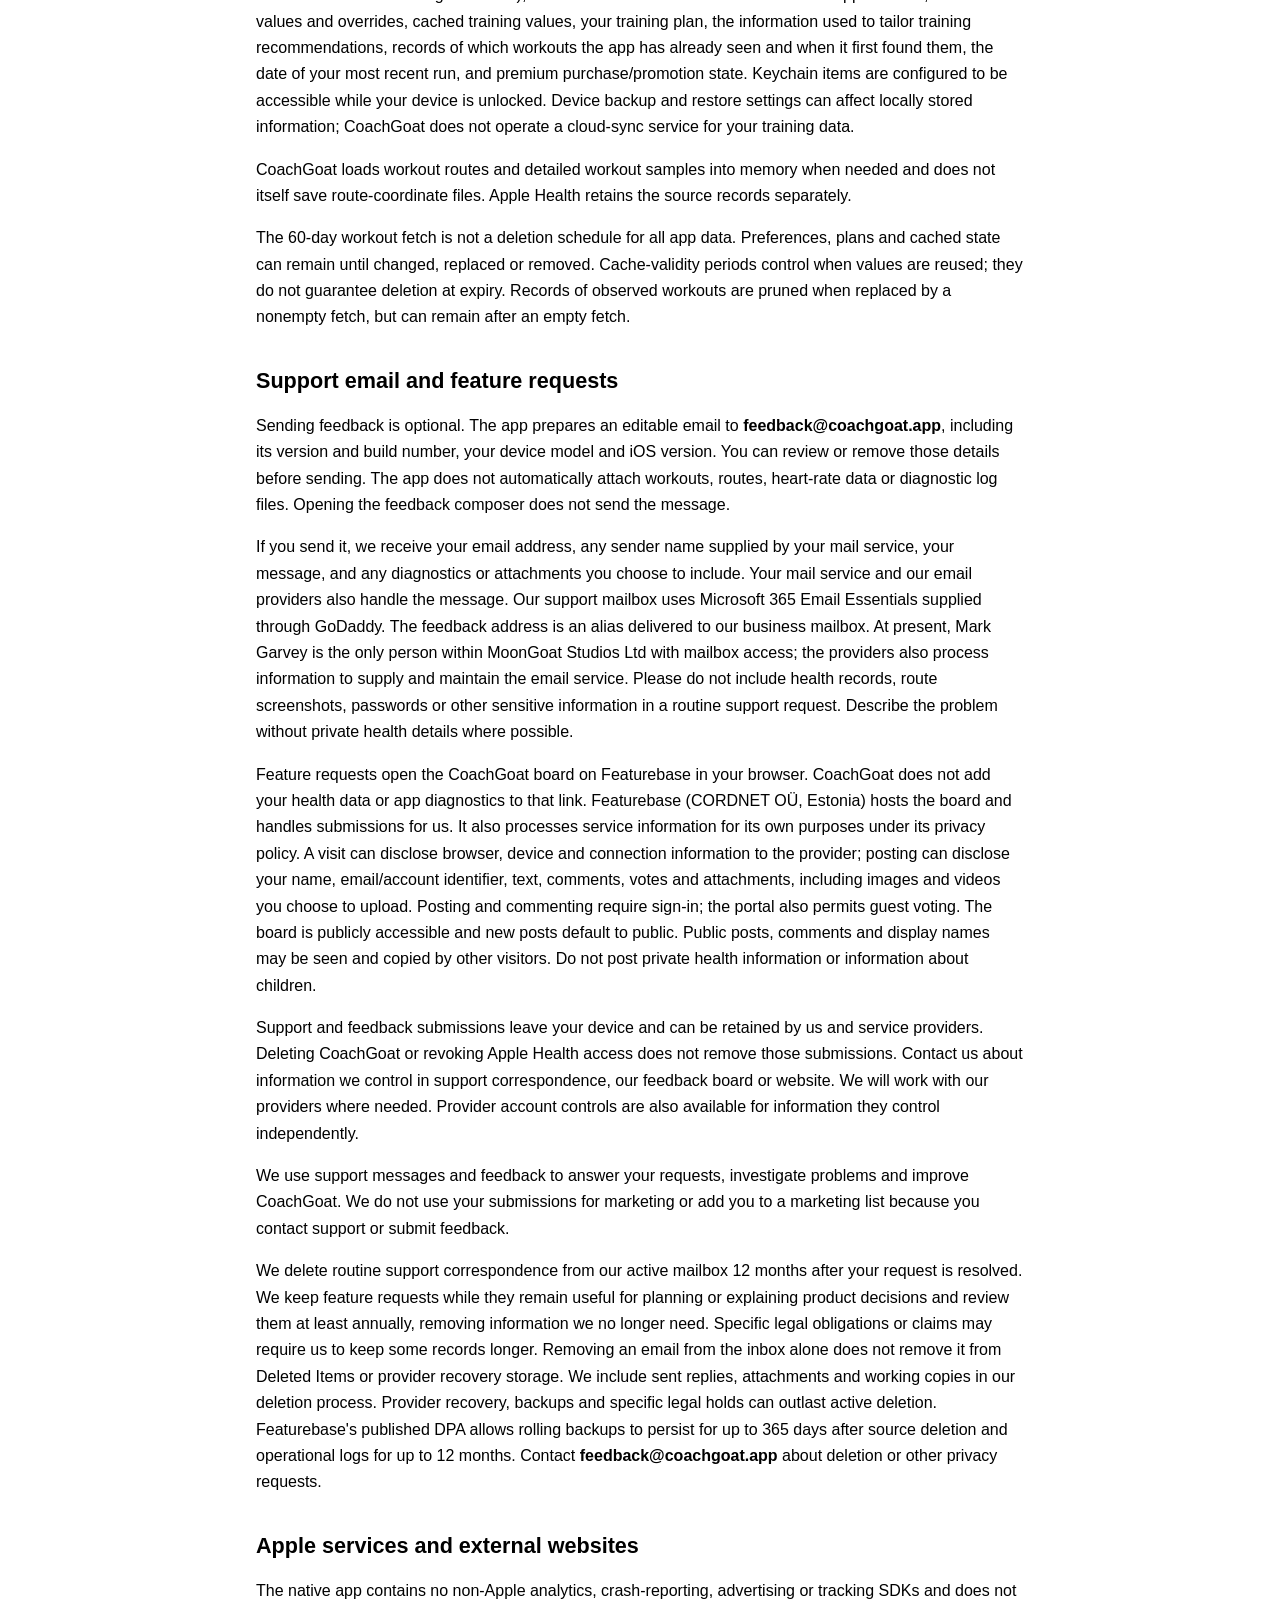
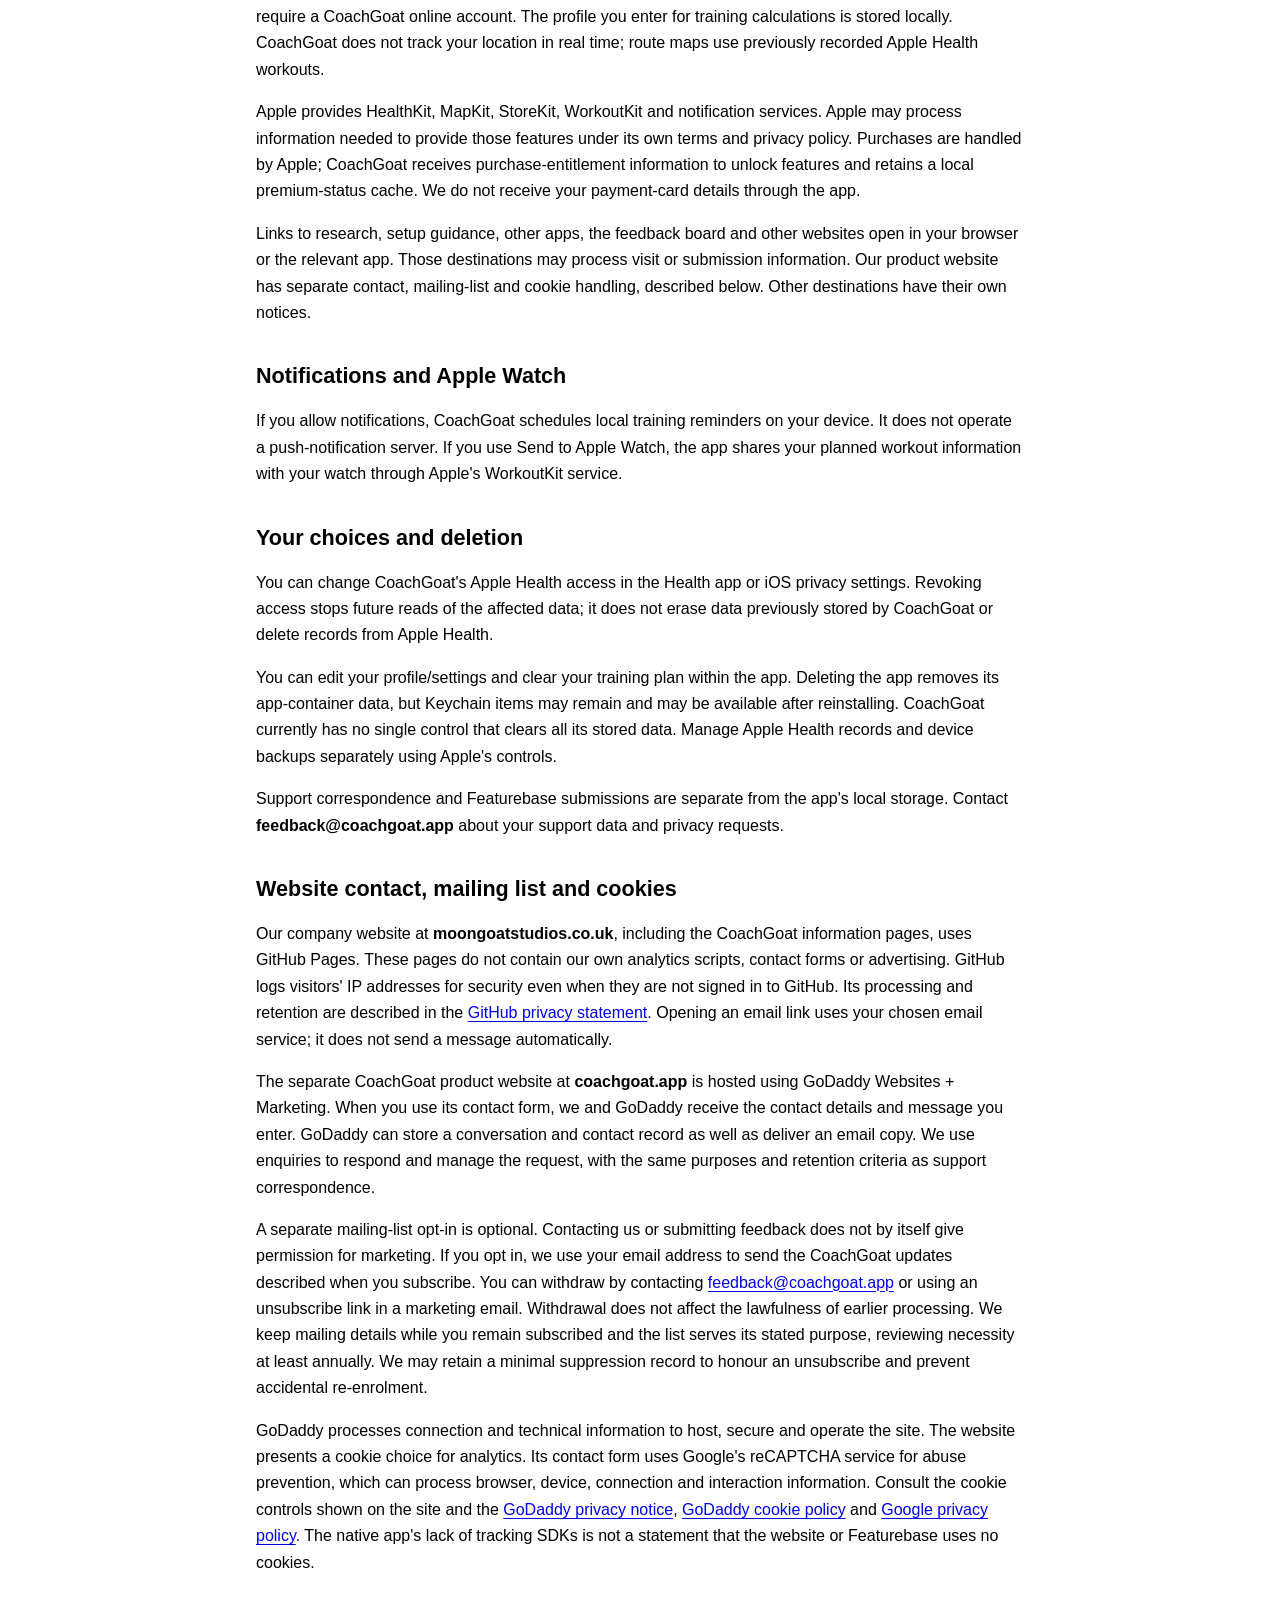
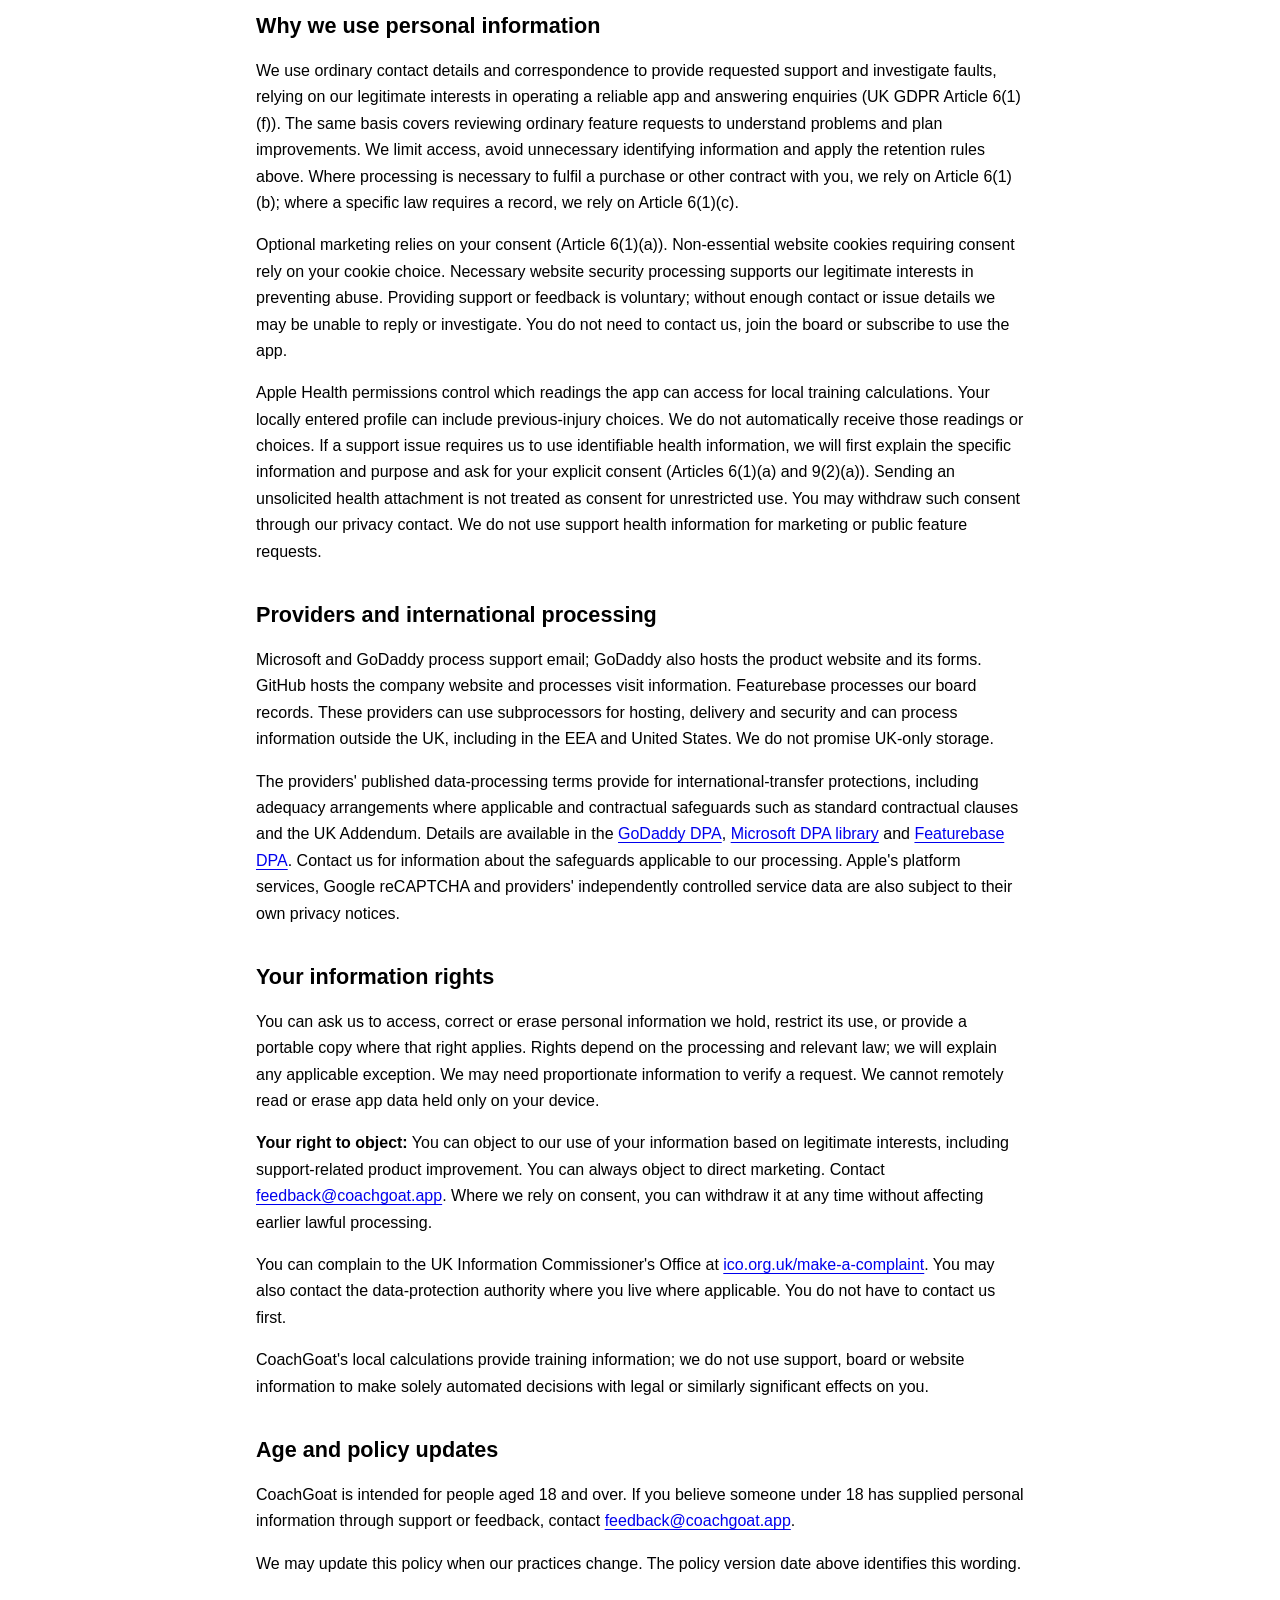
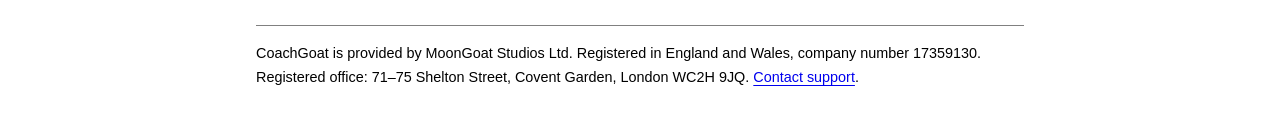
==== commit d11a99d7: "Refresh CoachGoat privacy page from CoachGoat 831593c (21 Oct 2026) Removes legacy-upgrade wording (" ====
--- a/coachgoat/privacy.html
+++ b/coachgoat/privacy.html
@@ -25,7 +25,7 @@
 <nav aria-label="CoachGoat policies"><a href="privacy.html" aria-current="page">Privacy</a> <a href="terms.html">Terms</a> <a href="support.html">Support</a></nav>
 <main id="content">
 <h1>CoachGoat - Privacy Policy</h1>
-<p><strong>Policy version:</strong> 20 October 2026</p>
+<p><strong>Policy version:</strong> 21 October 2026</p>
 <h2>Who we are</h2>
 <p>CoachGoat is provided by MoonGoat Studios Ltd (&quot;we&quot;, &quot;us&quot;), a limited company registered in England and Wales, company number 17359130. Our registered office is 71–75 Shelton Street, Covent Garden, London WC2H 9JQ.</p>
 <p>CoachGoat calculates your running baseline and training information on your device. The app does not automatically upload your Apple Health workouts, heart-rate samples or routes to us. If you choose to contact support or submit feedback, we and the relevant service providers receive the information you submit. Apple services and external websites have their own data handling, described below.</p>
@@ -34,15 +34,14 @@
 <p>With your permission, CoachGoat reads running workouts and running legs within multisport workouts, including distance, duration and dates; recorded workout routes; heart-rate samples; resting heart rate; and workout effort scores.</p>
 <p>The routine workout fetch covers the past 60 days so that runs in your recent history can be compared with each run&#x27;s preceding 30 days. Your active baseline remains the longest run in the past 30 days.</p>
 <p>If that fetch returns no workouts, CoachGoat can check for the most recent readable running or multisport workout without a date limit. This check can read a workout older than 60 days. The app uses its presence to recognise earlier running history and decide how to handle a cached baseline; it does not load that workout&#x27;s route or heart-rate samples as part of the check.</p>
-<p>Heart-rate zone setup can read the latest available resting heart-rate sample. An older detected-maximum-heart-rate setting, where still in use, can query the maximum recorded heart rate across available samples. These checks are not limited to the 60-day workout window.</p>
+<p>Heart-rate zone setup can read the latest available resting heart-rate sample. This check is not limited to the 60-day workout window.</p>
 <p>CoachGoat only requests read access to Apple Health. It does not write to or modify your Apple Health records.</p>
 <h2>How the app uses your information</h2>
 <p>CoachGoat uses these readings and the profile/settings you enter to calculate running baselines and distance comparisons, show history and route maps, suggest training plans, calculate heart-rate zones, and provide post-run summaries. Training calculations happen on your device. The app does not send Apple Health readings to advertising, analytics or data-broker services.</p>
 <h2>Local storage and retention</h2>
 <p>CoachGoat stores preferences and app state in iOS app settings storage. This includes onboarding and walkthrough status, distance units, notification settings, whether Apple Health has been connected, running experience, race goals, planned-run preferences, and when you last dismissed a post-run summary or a spike notification.</p>
 <p>The app also stores a local yes/no record of whether you confirmed that you are 18 or over. This does not record your date of birth or exact age, and CoachGoat does not transmit this confirmation.</p>
-<p>The app uses the iOS Keychain for your previous-injury choices, heart-rate zone settings (including any saved maximum or resting heart rate), whether heart-rate data has been found in Apple Health, baseline values and overrides, cached training values such as a detected maximum heart rate, your training plan, the information used to tailor training recommendations, records of which workouts the app has already seen and when it first found them, the date of your most recent run, and premium purchase/promotion state. Keychain items are configured to be accessible while your device is unlocked. Device backup and restore settings can affect locally stored information; CoachGoat does not operate a cloud-sync service for your training data.</p>
-<p>Earlier versions of CoachGoat kept some of these values in app settings storage. After an update, the app moves them to the Keychain and removes the earlier copy only after confirming the Keychain copy. If a move cannot be completed, the earlier copy is kept so that your information is not lost, and the app can try again later.</p>
+<p>The app uses the iOS Keychain for your previous-injury choices, heart-rate zone settings (including any saved maximum or resting heart rate), whether heart-rate data has been found in Apple Health, baseline values and overrides, cached training values, your training plan, the information used to tailor training recommendations, records of which workouts the app has already seen and when it first found them, the date of your most recent run, and premium purchase/promotion state. Keychain items are configured to be accessible while your device is unlocked. Device backup and restore settings can affect locally stored information; CoachGoat does not operate a cloud-sync service for your training data.</p>
 <p>CoachGoat loads workout routes and detailed workout samples into memory when needed and does not itself save route-coordinate files. Apple Health retains the source records separately.</p>
 <p>The 60-day workout fetch is not a deletion schedule for all app data. Preferences, plans and cached state can remain until changed, replaced or removed. Cache-validity periods control when values are reused; they do not guarantee deletion at expiry. Records of observed workouts are pruned when replaced by a nonempty fetch, but can remain after an empty fetch.</p>
 <h2>Support email and feature requests</h2>
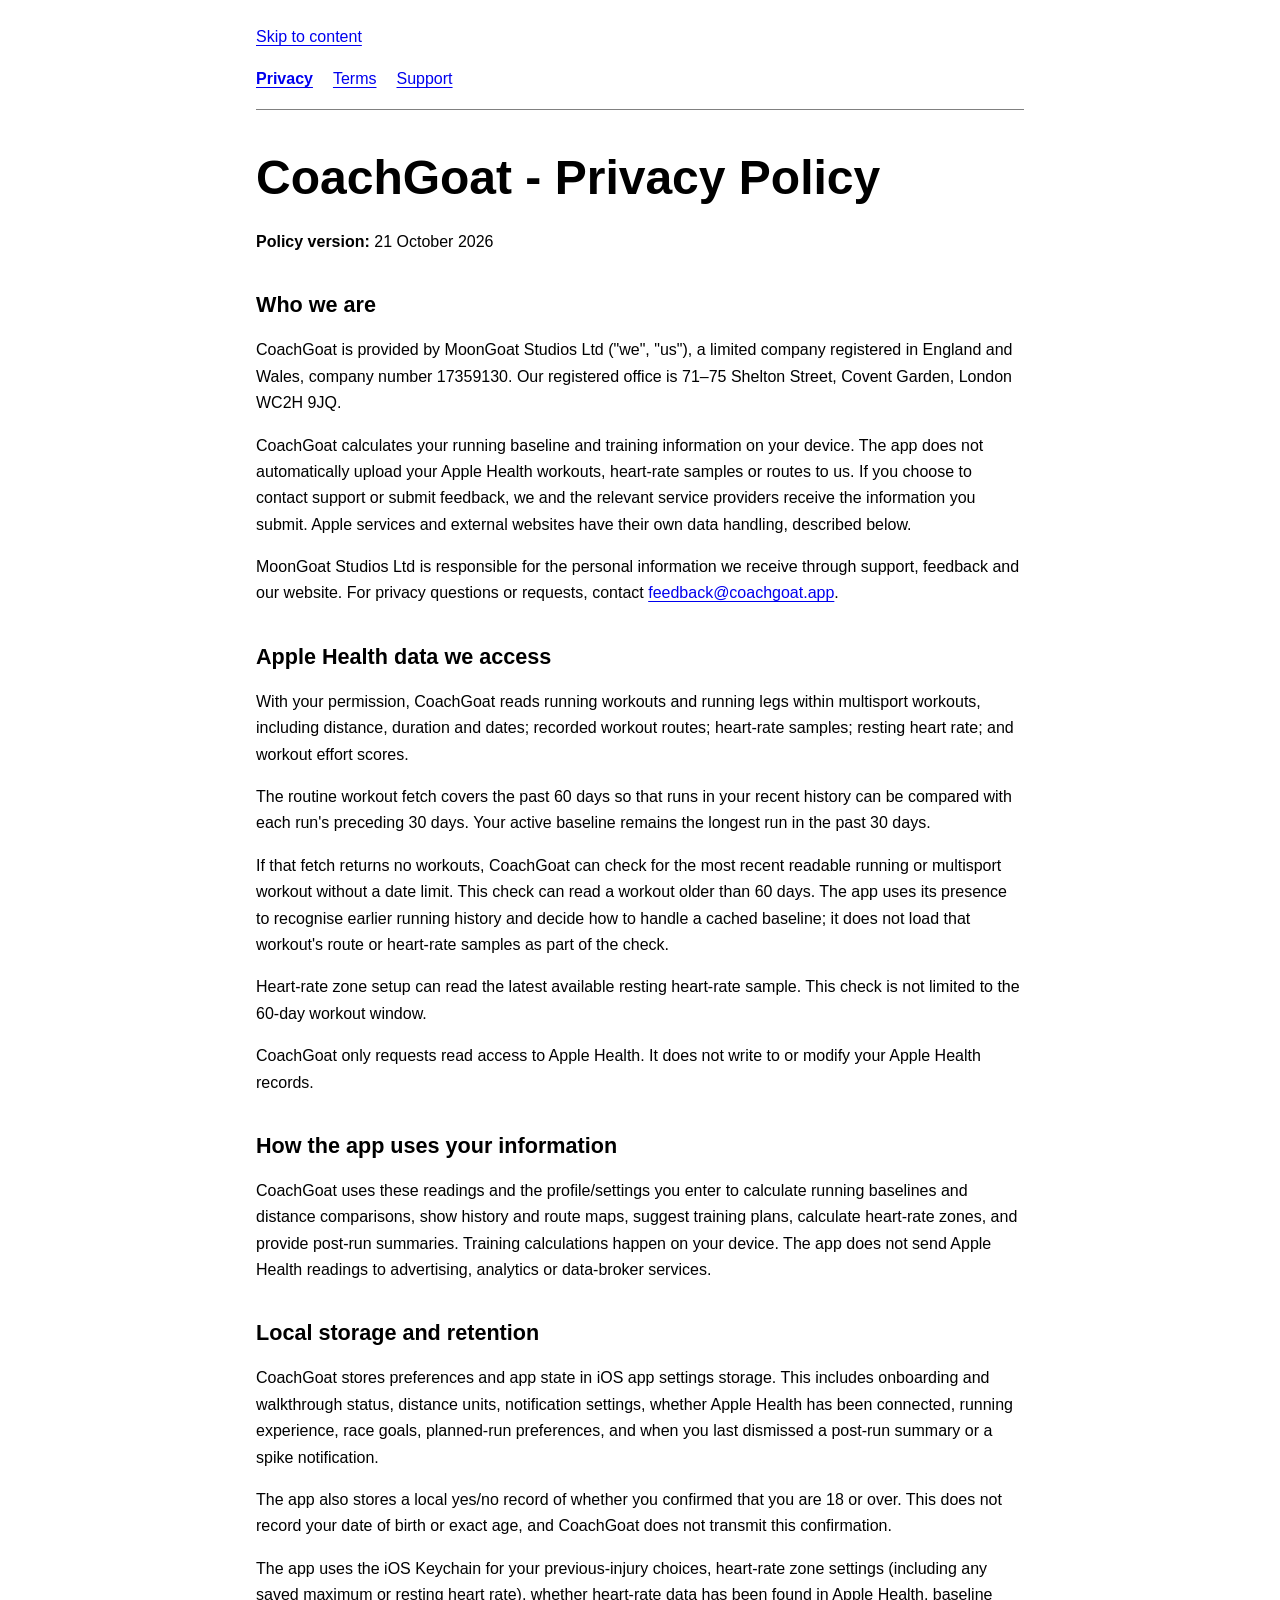
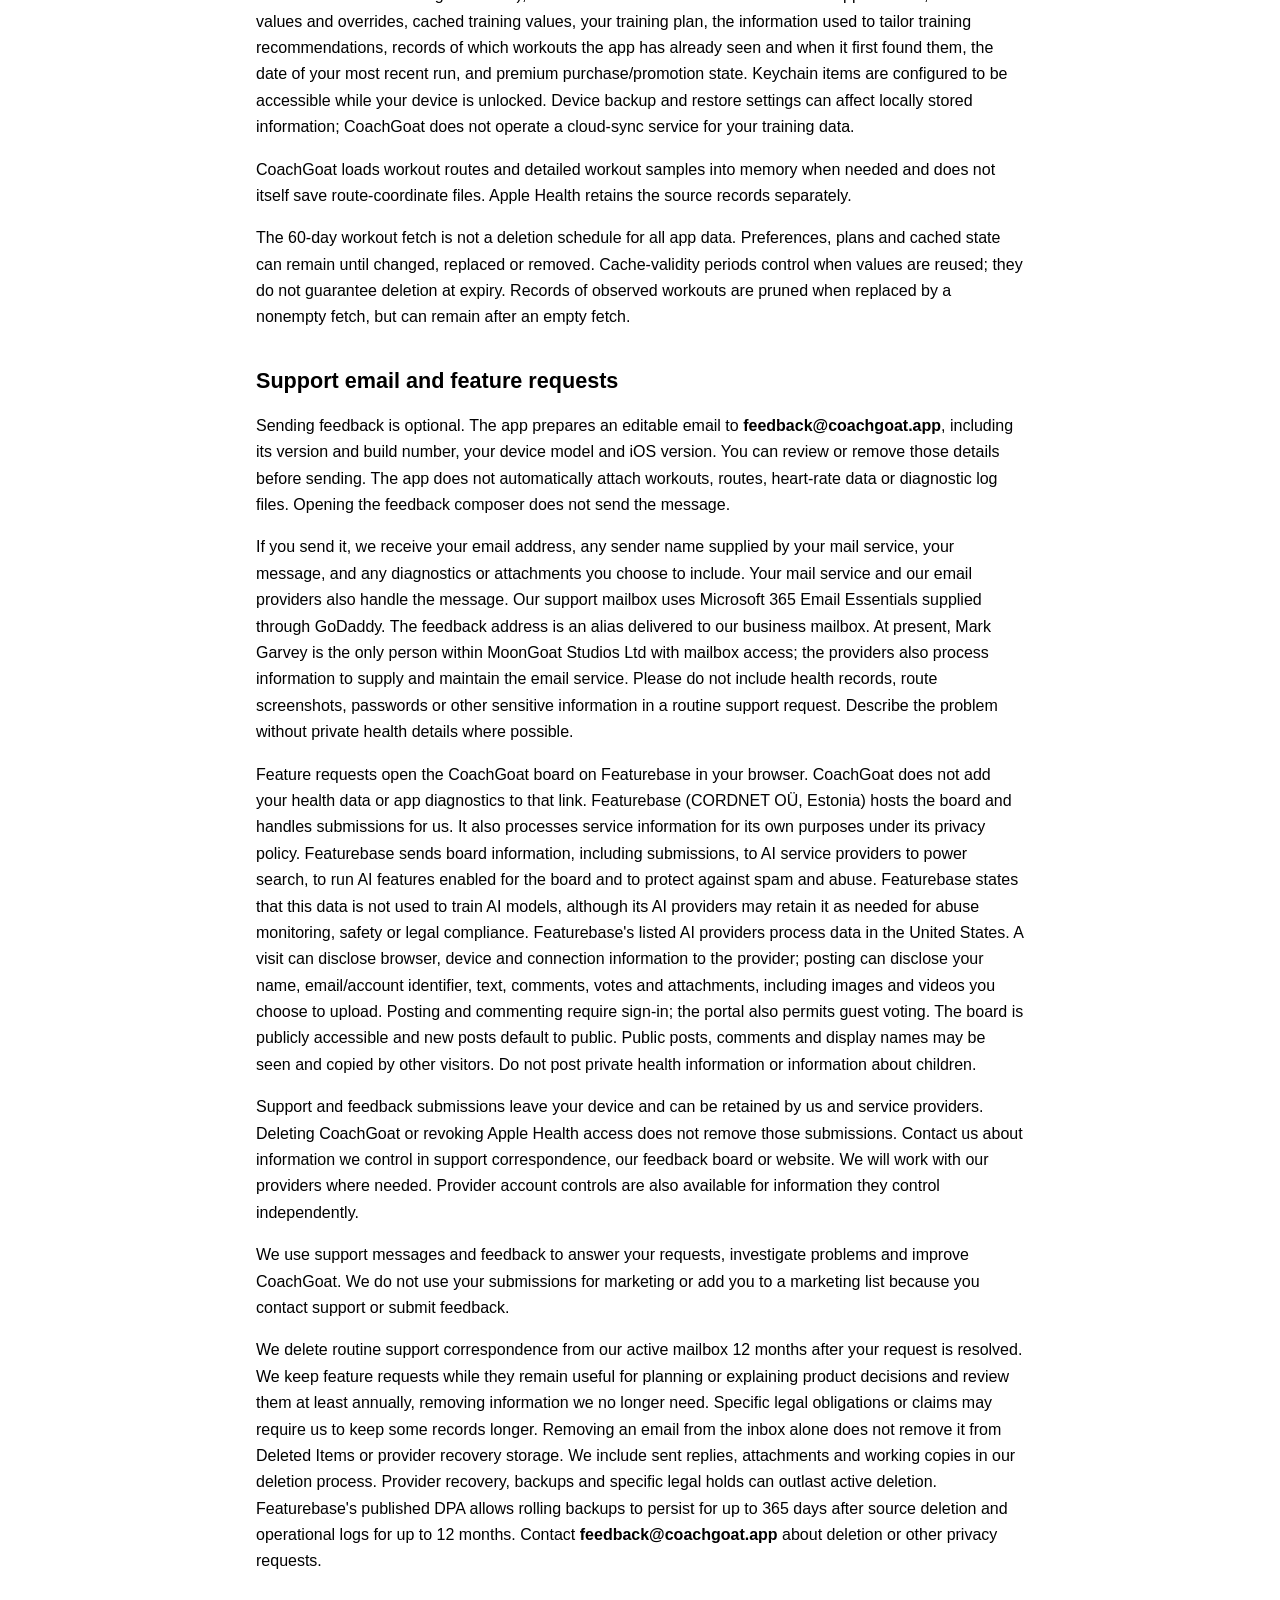
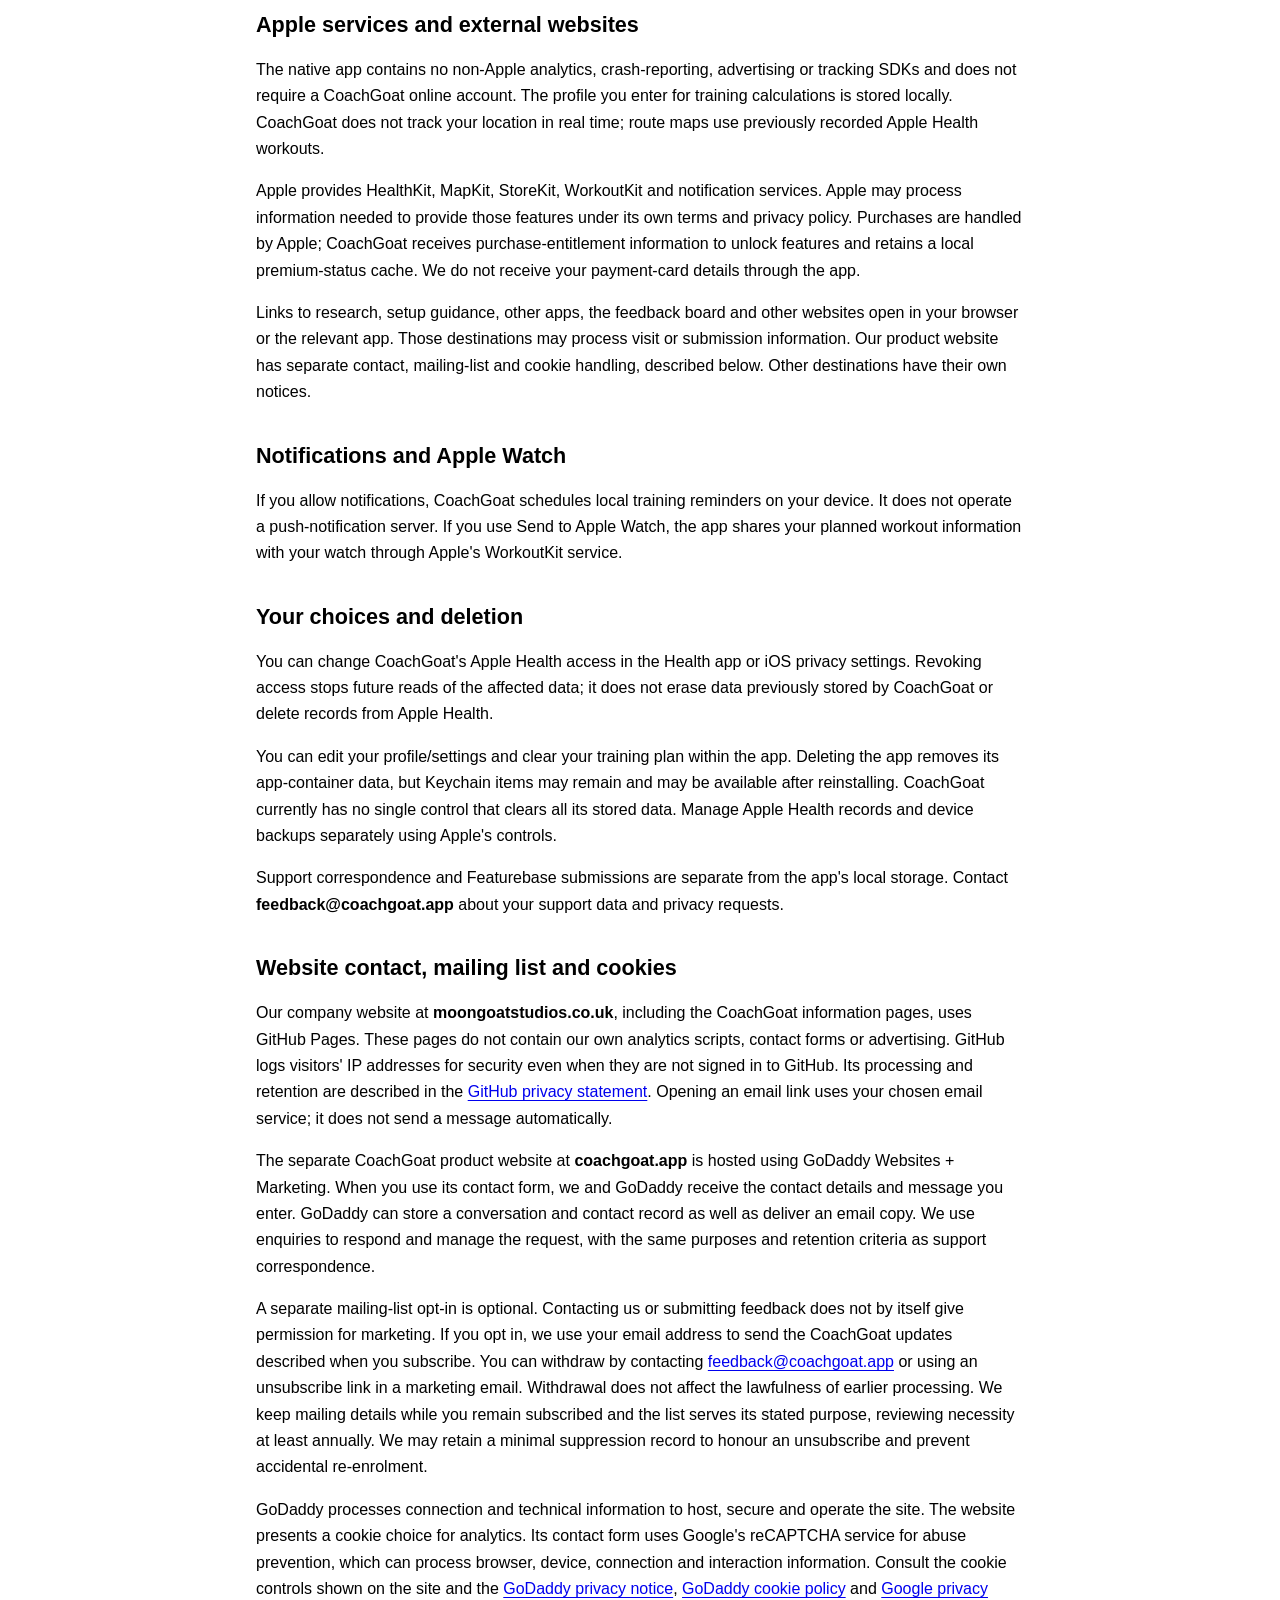
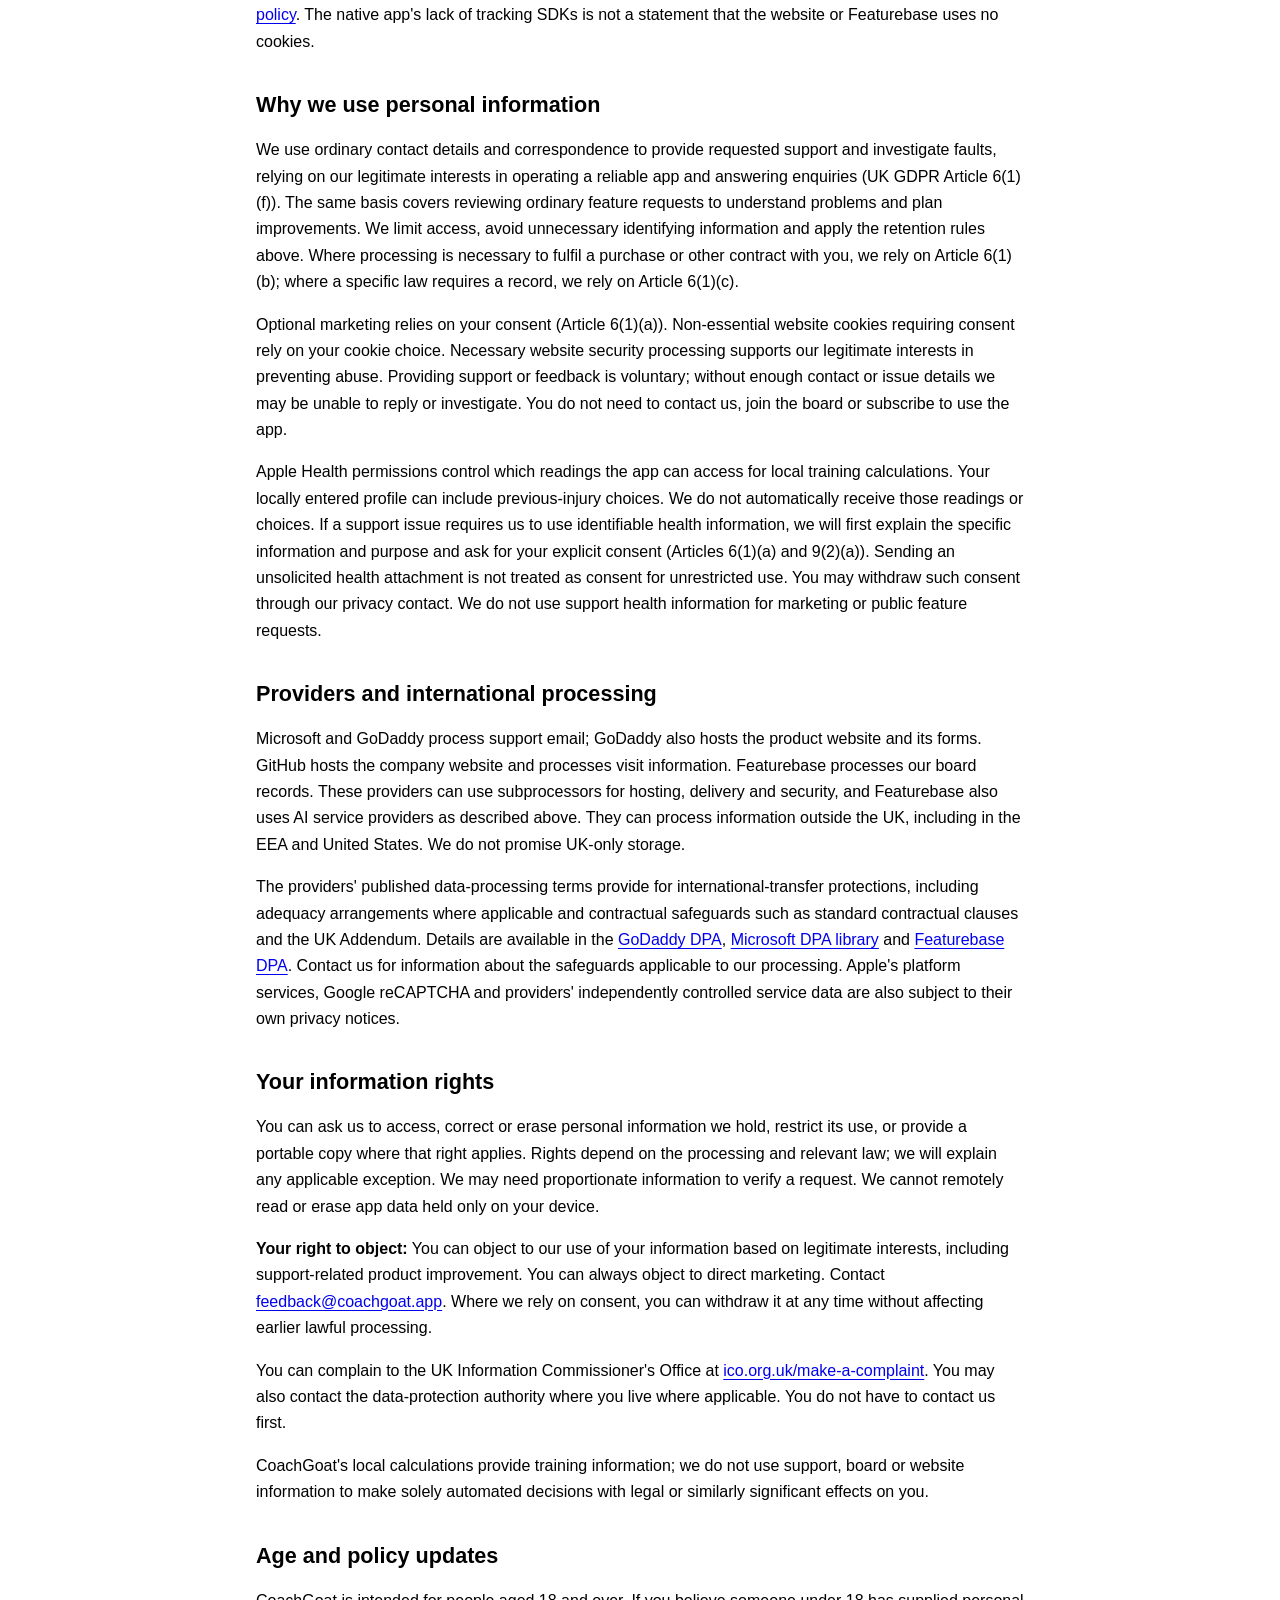
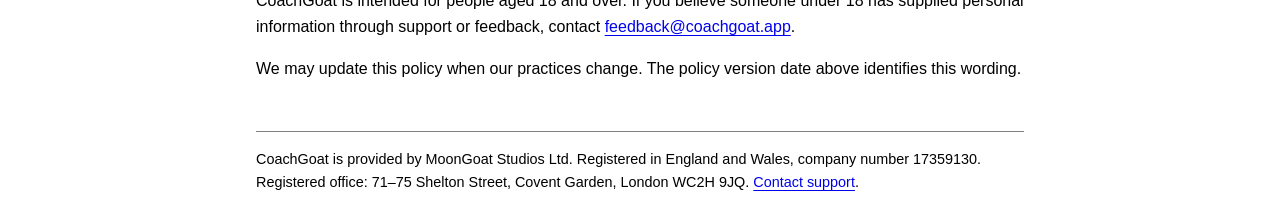
==== commit d04a07ad: "Refresh CoachGoat privacy page from CoachGoat 331f0e1 (21 Oct 2026) Adds Featurebase AI-use disclosu" ====
--- a/coachgoat/privacy.html
+++ b/coachgoat/privacy.html
@@ -47,7 +47,7 @@
 <h2>Support email and feature requests</h2>
 <p>Sending feedback is optional. The app prepares an editable email to <strong>feedback@coachgoat.app</strong>, including its version and build number, your device model and iOS version. You can review or remove those details before sending. The app does not automatically attach workouts, routes, heart-rate data or diagnostic log files. Opening the feedback composer does not send the message.</p>
 <p>If you send it, we receive your email address, any sender name supplied by your mail service, your message, and any diagnostics or attachments you choose to include. Your mail service and our email providers also handle the message. Our support mailbox uses Microsoft 365 Email Essentials supplied through GoDaddy. The feedback address is an alias delivered to our business mailbox. At present, Mark Garvey is the only person within MoonGoat Studios Ltd with mailbox access; the providers also process information to supply and maintain the email service. Please do not include health records, route screenshots, passwords or other sensitive information in a routine support request. Describe the problem without private health details where possible.</p>
-<p>Feature requests open the CoachGoat board on Featurebase in your browser. CoachGoat does not add your health data or app diagnostics to that link. Featurebase (CORDNET OÜ, Estonia) hosts the board and handles submissions for us. It also processes service information for its own purposes under its privacy policy. A visit can disclose browser, device and connection information to the provider; posting can disclose your name, email/account identifier, text, comments, votes and attachments, including images and videos you choose to upload. Posting and commenting require sign-in; the portal also permits guest voting. The board is publicly accessible and new posts default to public. Public posts, comments and display names may be seen and copied by other visitors. Do not post private health information or information about children.</p>
+<p>Feature requests open the CoachGoat board on Featurebase in your browser. CoachGoat does not add your health data or app diagnostics to that link. Featurebase (CORDNET OÜ, Estonia) hosts the board and handles submissions for us. It also processes service information for its own purposes under its privacy policy. Featurebase sends board information, including submissions, to AI service providers to power search, to run AI features enabled for the board and to protect against spam and abuse. Featurebase states that this data is not used to train AI models, although its AI providers may retain it as needed for abuse monitoring, safety or legal compliance. Featurebase&#x27;s listed AI providers process data in the United States. A visit can disclose browser, device and connection information to the provider; posting can disclose your name, email/account identifier, text, comments, votes and attachments, including images and videos you choose to upload. Posting and commenting require sign-in; the portal also permits guest voting. The board is publicly accessible and new posts default to public. Public posts, comments and display names may be seen and copied by other visitors. Do not post private health information or information about children.</p>
 <p>Support and feedback submissions leave your device and can be retained by us and service providers. Deleting CoachGoat or revoking Apple Health access does not remove those submissions. Contact us about information we control in support correspondence, our feedback board or website. We will work with our providers where needed. Provider account controls are also available for information they control independently.</p>
 <p>We use support messages and feedback to answer your requests, investigate problems and improve CoachGoat. We do not use your submissions for marketing or add you to a marketing list because you contact support or submit feedback.</p>
 <p>We delete routine support correspondence from our active mailbox 12 months after your request is resolved. We keep feature requests while they remain useful for planning or explaining product decisions and review them at least annually, removing information we no longer need. Specific legal obligations or claims may require us to keep some records longer. Removing an email from the inbox alone does not remove it from Deleted Items or provider recovery storage. We include sent replies, attachments and working copies in our deletion process. Provider recovery, backups and specific legal holds can outlast active deletion. Featurebase&#x27;s published DPA allows rolling backups to persist for up to 365 days after source deletion and operational logs for up to 12 months. Contact <strong>feedback@coachgoat.app</strong> about deletion or other privacy requests.</p>
@@ -71,7 +71,7 @@
 <p>Optional marketing relies on your consent (Article 6(1)(a)). Non-essential website cookies requiring consent rely on your cookie choice. Necessary website security processing supports our legitimate interests in preventing abuse. Providing support or feedback is voluntary; without enough contact or issue details we may be unable to reply or investigate. You do not need to contact us, join the board or subscribe to use the app.</p>
 <p>Apple Health permissions control which readings the app can access for local training calculations. Your locally entered profile can include previous-injury choices. We do not automatically receive those readings or choices. If a support issue requires us to use identifiable health information, we will first explain the specific information and purpose and ask for your explicit consent (Articles 6(1)(a) and 9(2)(a)). Sending an unsolicited health attachment is not treated as consent for unrestricted use. You may withdraw such consent through our privacy contact. We do not use support health information for marketing or public feature requests.</p>
 <h2>Providers and international processing</h2>
-<p>Microsoft and GoDaddy process support email; GoDaddy also hosts the product website and its forms. GitHub hosts the company website and processes visit information. Featurebase processes our board records. These providers can use subprocessors for hosting, delivery and security and can process information outside the UK, including in the EEA and United States. We do not promise UK-only storage.</p>
+<p>Microsoft and GoDaddy process support email; GoDaddy also hosts the product website and its forms. GitHub hosts the company website and processes visit information. Featurebase processes our board records. These providers can use subprocessors for hosting, delivery and security, and Featurebase also uses AI service providers as described above. They can process information outside the UK, including in the EEA and United States. We do not promise UK-only storage.</p>
 <p>The providers&#x27; published data-processing terms provide for international-transfer protections, including adequacy arrangements where applicable and contractual safeguards such as standard contractual clauses and the UK Addendum. Details are available in the <a href="https://www.godaddy.com/en-uk/legal/agreements/data-processing-addendum">GoDaddy DPA</a>, <a href="https://www.microsoft.com/licensing/docs/view/Microsoft-Products-and-Services-Data-Protection-Addendum-DPA">Microsoft DPA library</a> and <a href="https://help.featurebase.app/en/help/articles/6556750-data-processing-agreement">Featurebase DPA</a>. Contact us for information about the safeguards applicable to our processing. Apple&#x27;s platform services, Google reCAPTCHA and providers&#x27; independently controlled service data are also subject to their own privacy notices.</p>
 <h2>Your information rights</h2>
 <p>You can ask us to access, correct or erase personal information we hold, restrict its use, or provide a portable copy where that right applies. Rights depend on the processing and relevant law; we will explain any applicable exception. We may need proportionate information to verify a request. We cannot remotely read or erase app data held only on your device.</p>
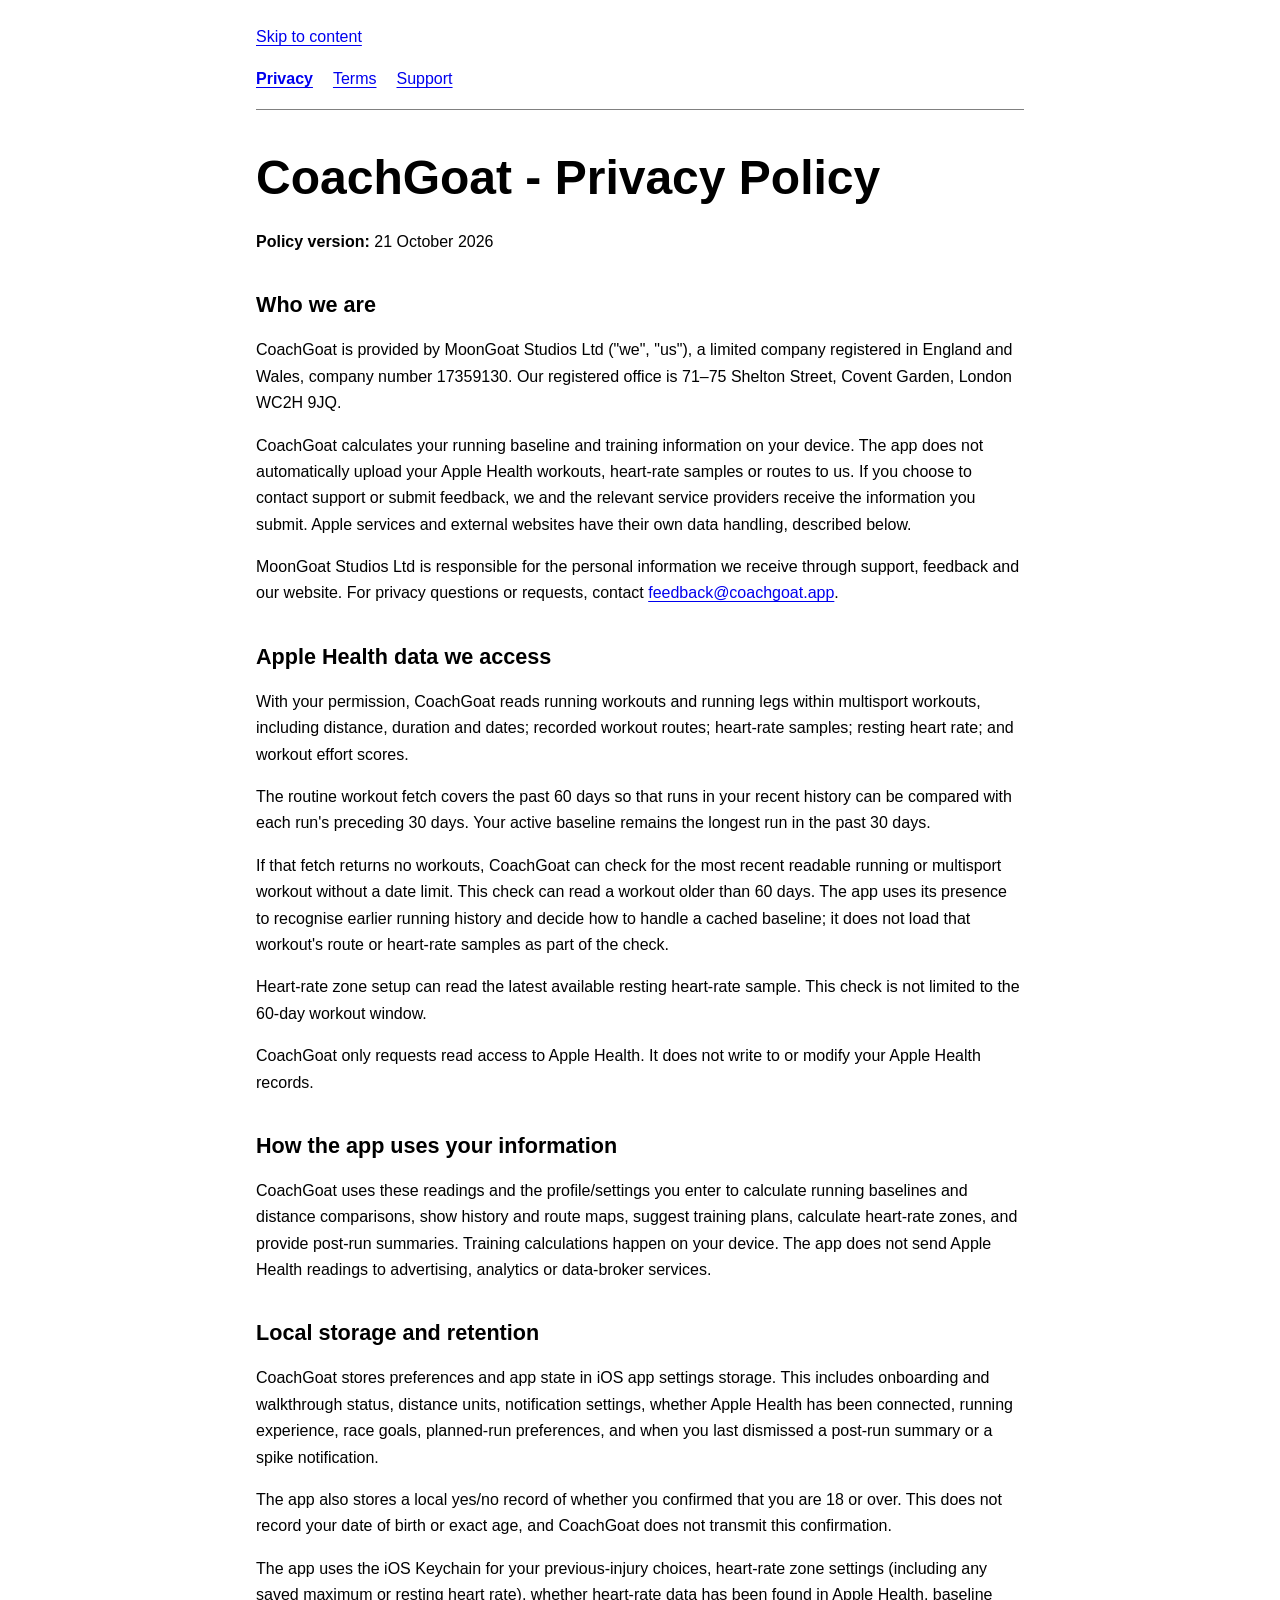
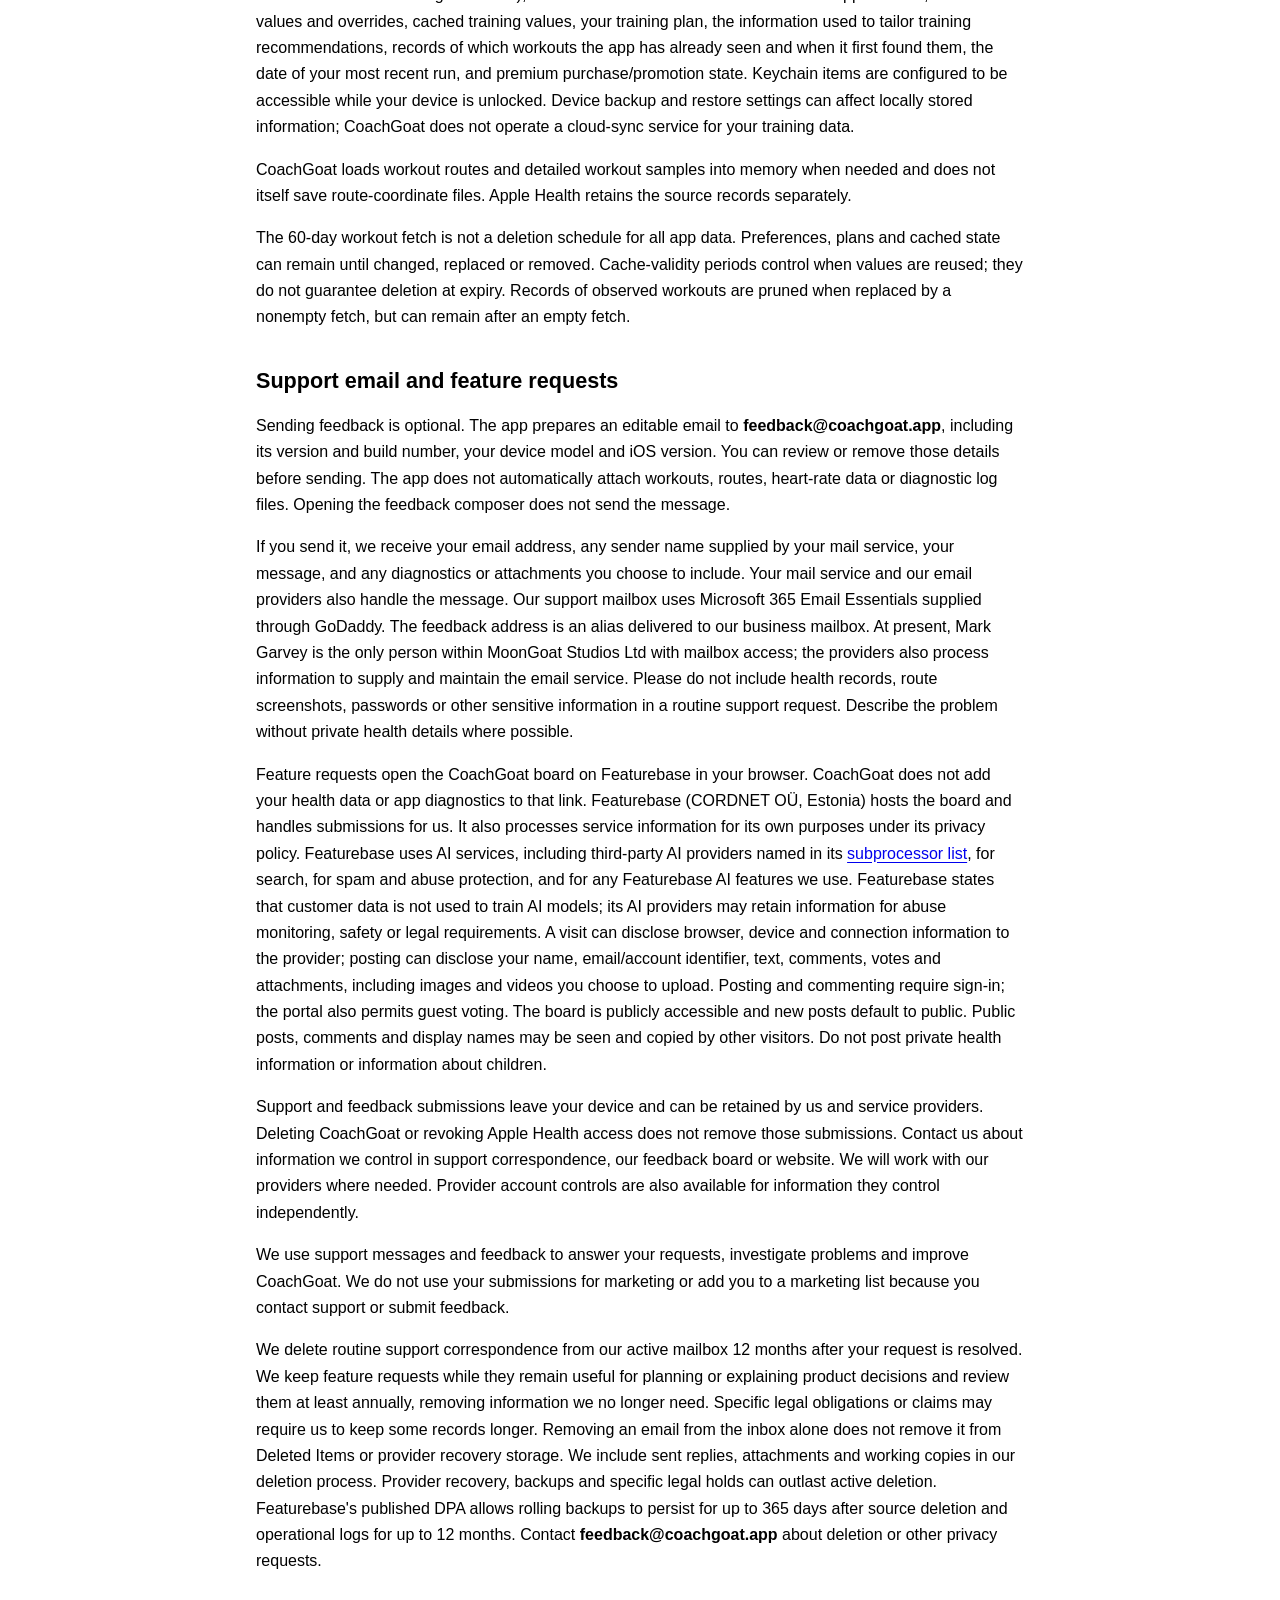
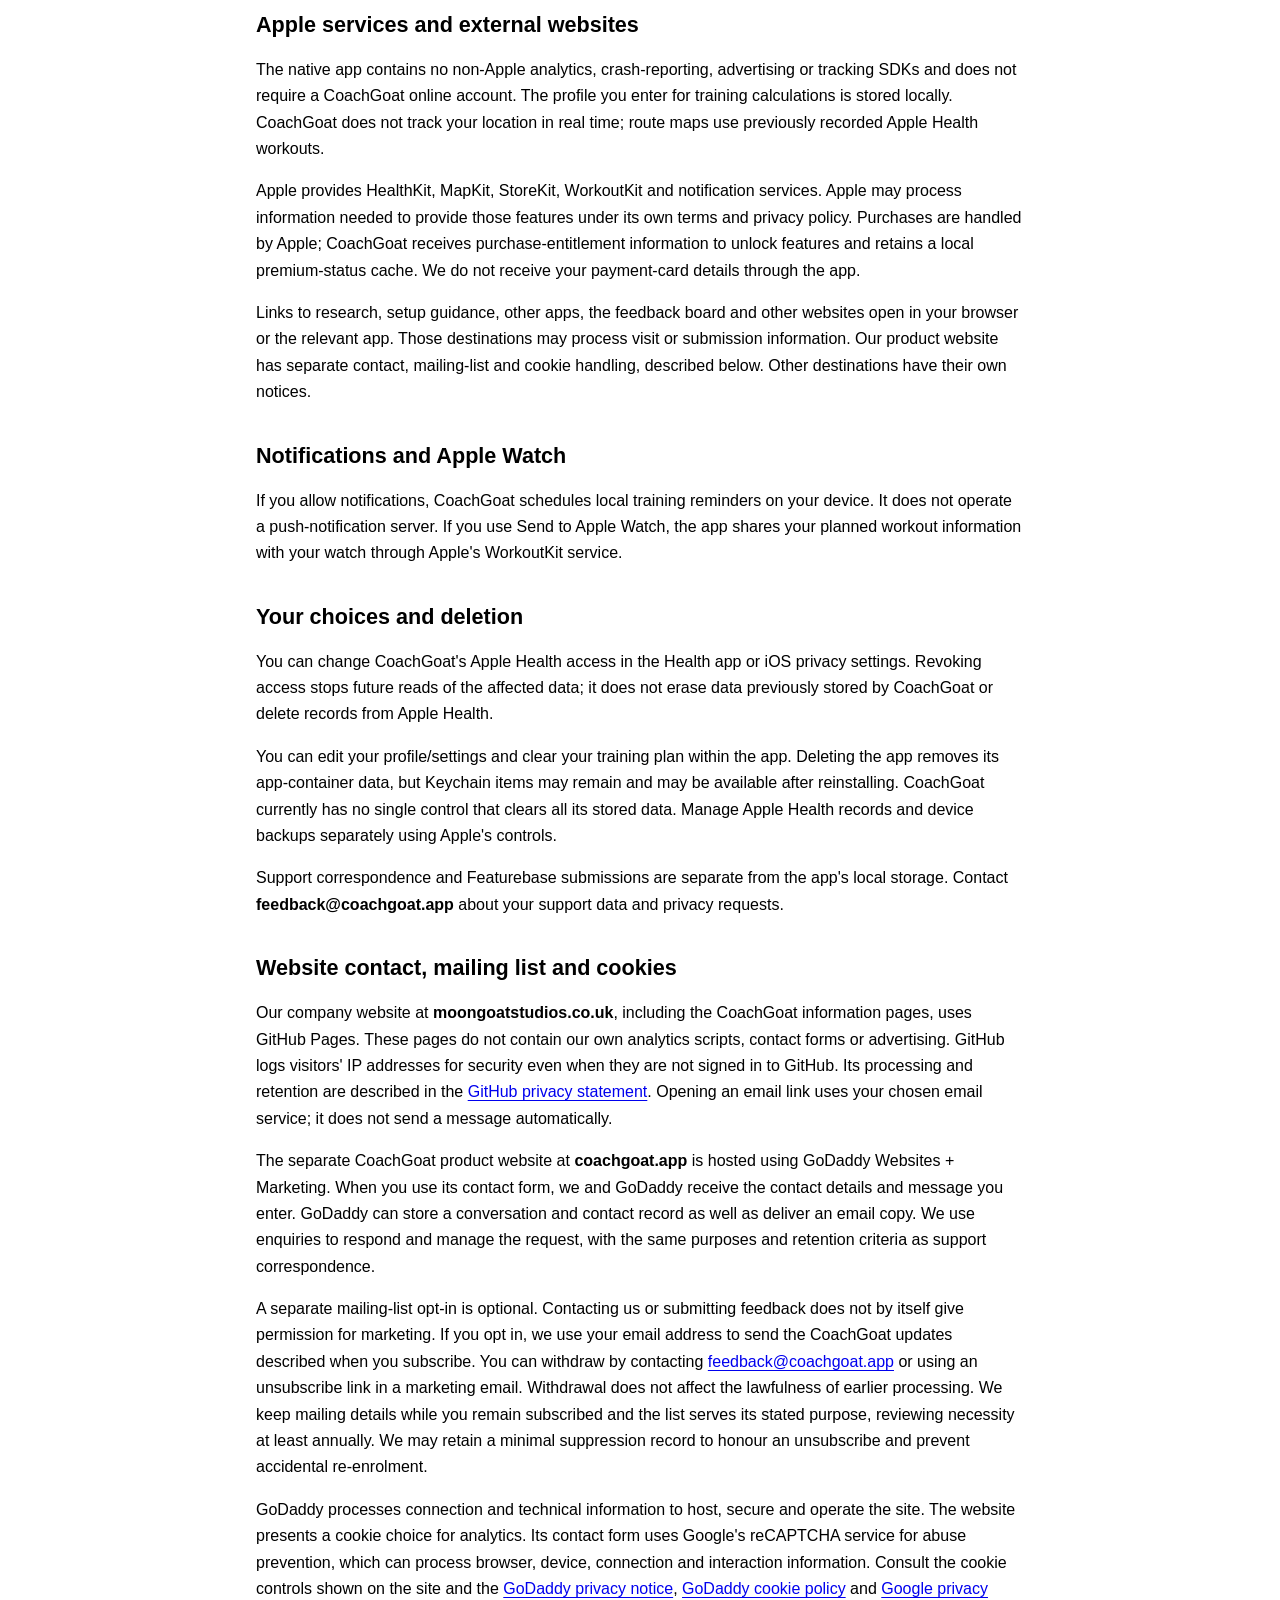
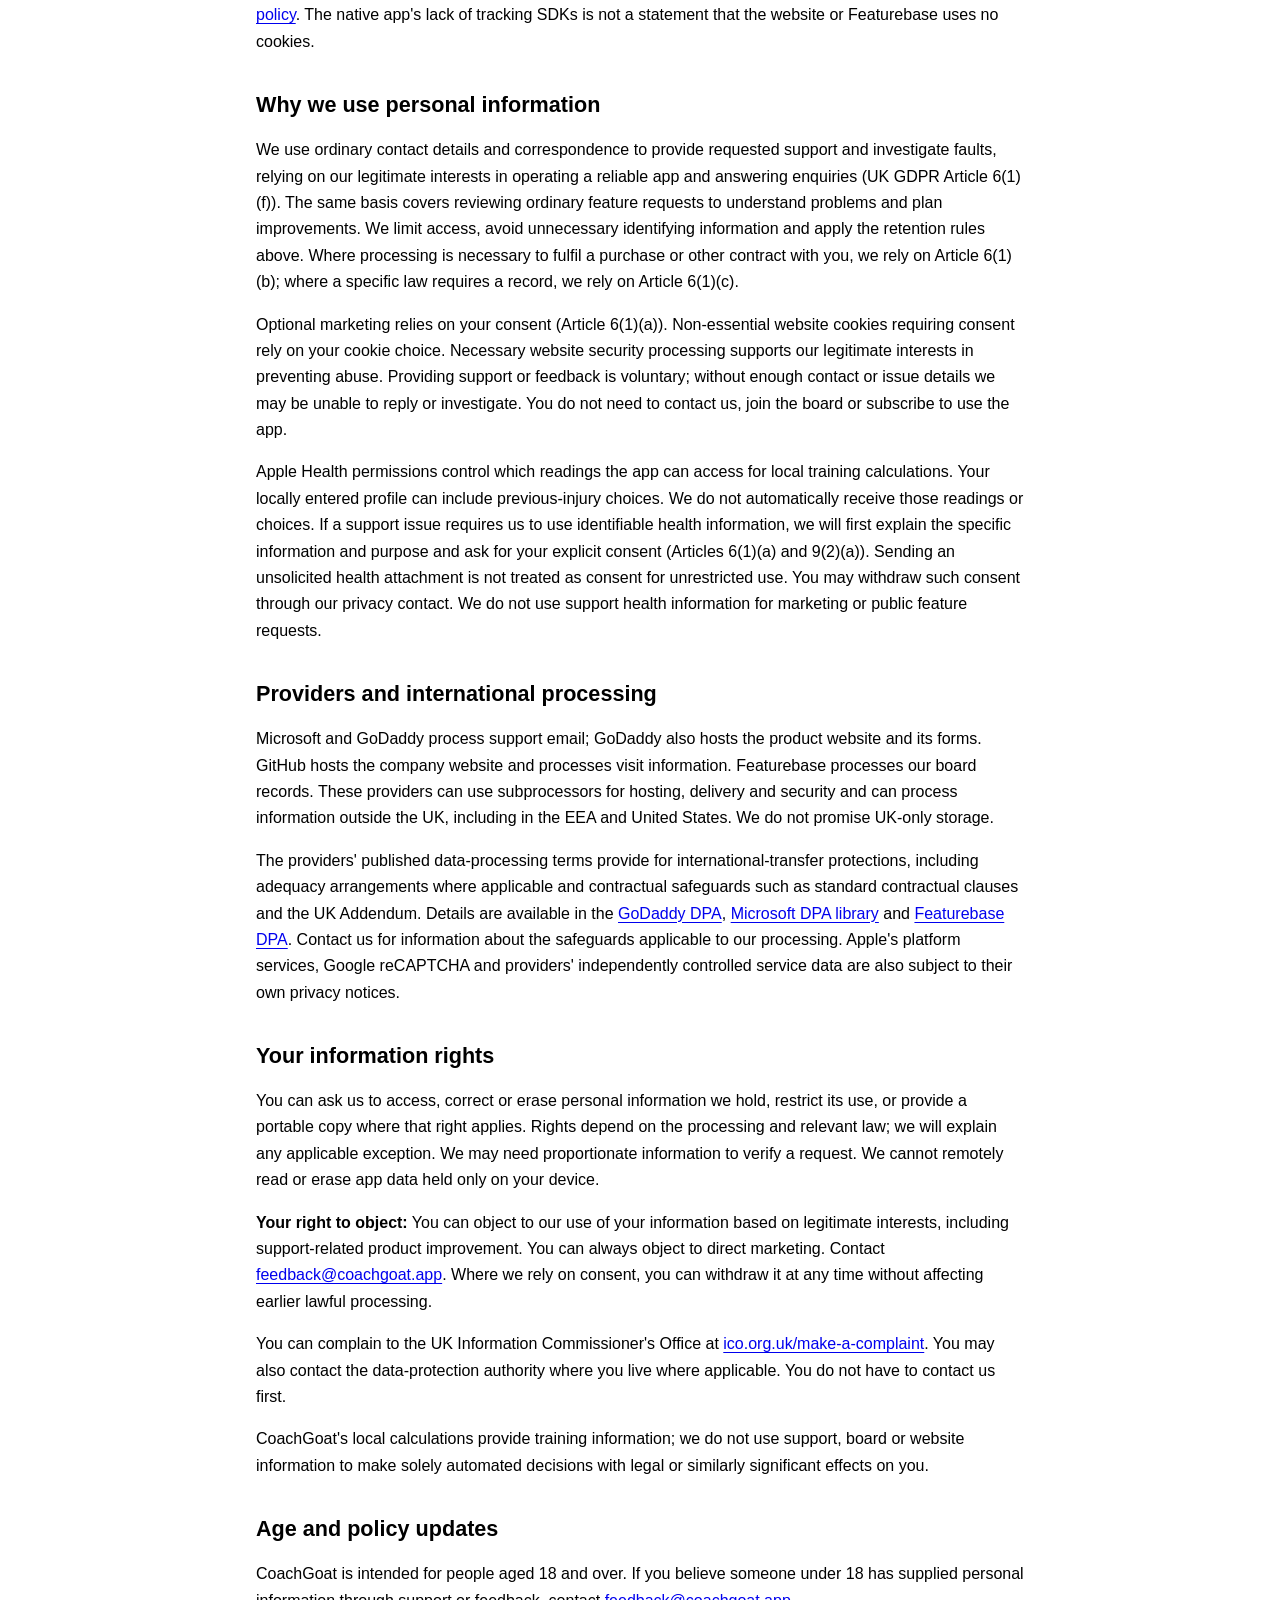
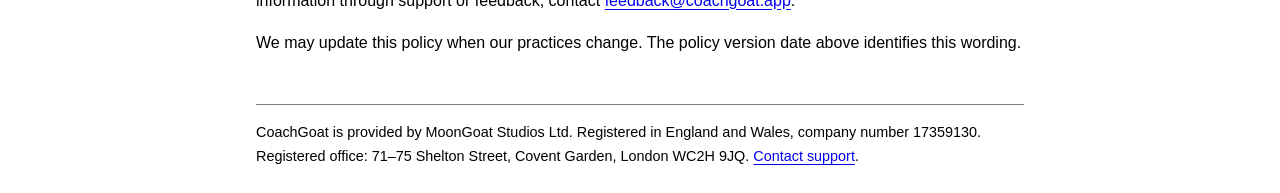
==== commit e1824ee9: "Refresh CoachGoat privacy page from CoachGoat c1bd0d0 (#229) Featurebase AI wording from #229 (super" ====
--- a/coachgoat/privacy.html
+++ b/coachgoat/privacy.html
@@ -47,7 +47,7 @@
 <h2>Support email and feature requests</h2>
 <p>Sending feedback is optional. The app prepares an editable email to <strong>feedback@coachgoat.app</strong>, including its version and build number, your device model and iOS version. You can review or remove those details before sending. The app does not automatically attach workouts, routes, heart-rate data or diagnostic log files. Opening the feedback composer does not send the message.</p>
 <p>If you send it, we receive your email address, any sender name supplied by your mail service, your message, and any diagnostics or attachments you choose to include. Your mail service and our email providers also handle the message. Our support mailbox uses Microsoft 365 Email Essentials supplied through GoDaddy. The feedback address is an alias delivered to our business mailbox. At present, Mark Garvey is the only person within MoonGoat Studios Ltd with mailbox access; the providers also process information to supply and maintain the email service. Please do not include health records, route screenshots, passwords or other sensitive information in a routine support request. Describe the problem without private health details where possible.</p>
-<p>Feature requests open the CoachGoat board on Featurebase in your browser. CoachGoat does not add your health data or app diagnostics to that link. Featurebase (CORDNET OÜ, Estonia) hosts the board and handles submissions for us. It also processes service information for its own purposes under its privacy policy. Featurebase sends board information, including submissions, to AI service providers to power search, to run AI features enabled for the board and to protect against spam and abuse. Featurebase states that this data is not used to train AI models, although its AI providers may retain it as needed for abuse monitoring, safety or legal compliance. Featurebase&#x27;s listed AI providers process data in the United States. A visit can disclose browser, device and connection information to the provider; posting can disclose your name, email/account identifier, text, comments, votes and attachments, including images and videos you choose to upload. Posting and commenting require sign-in; the portal also permits guest voting. The board is publicly accessible and new posts default to public. Public posts, comments and display names may be seen and copied by other visitors. Do not post private health information or information about children.</p>
+<p>Feature requests open the CoachGoat board on Featurebase in your browser. CoachGoat does not add your health data or app diagnostics to that link. Featurebase (CORDNET OÜ, Estonia) hosts the board and handles submissions for us. It also processes service information for its own purposes under its privacy policy. Featurebase uses AI services, including third-party AI providers named in its <a href="https://help.featurebase.app/articles/2733677-subprocessors">subprocessor list</a>, for search, for spam and abuse protection, and for any Featurebase AI features we use. Featurebase states that customer data is not used to train AI models; its AI providers may retain information for abuse monitoring, safety or legal requirements. A visit can disclose browser, device and connection information to the provider; posting can disclose your name, email/account identifier, text, comments, votes and attachments, including images and videos you choose to upload. Posting and commenting require sign-in; the portal also permits guest voting. The board is publicly accessible and new posts default to public. Public posts, comments and display names may be seen and copied by other visitors. Do not post private health information or information about children.</p>
 <p>Support and feedback submissions leave your device and can be retained by us and service providers. Deleting CoachGoat or revoking Apple Health access does not remove those submissions. Contact us about information we control in support correspondence, our feedback board or website. We will work with our providers where needed. Provider account controls are also available for information they control independently.</p>
 <p>We use support messages and feedback to answer your requests, investigate problems and improve CoachGoat. We do not use your submissions for marketing or add you to a marketing list because you contact support or submit feedback.</p>
 <p>We delete routine support correspondence from our active mailbox 12 months after your request is resolved. We keep feature requests while they remain useful for planning or explaining product decisions and review them at least annually, removing information we no longer need. Specific legal obligations or claims may require us to keep some records longer. Removing an email from the inbox alone does not remove it from Deleted Items or provider recovery storage. We include sent replies, attachments and working copies in our deletion process. Provider recovery, backups and specific legal holds can outlast active deletion. Featurebase&#x27;s published DPA allows rolling backups to persist for up to 365 days after source deletion and operational logs for up to 12 months. Contact <strong>feedback@coachgoat.app</strong> about deletion or other privacy requests.</p>
@@ -71,7 +71,7 @@
 <p>Optional marketing relies on your consent (Article 6(1)(a)). Non-essential website cookies requiring consent rely on your cookie choice. Necessary website security processing supports our legitimate interests in preventing abuse. Providing support or feedback is voluntary; without enough contact or issue details we may be unable to reply or investigate. You do not need to contact us, join the board or subscribe to use the app.</p>
 <p>Apple Health permissions control which readings the app can access for local training calculations. Your locally entered profile can include previous-injury choices. We do not automatically receive those readings or choices. If a support issue requires us to use identifiable health information, we will first explain the specific information and purpose and ask for your explicit consent (Articles 6(1)(a) and 9(2)(a)). Sending an unsolicited health attachment is not treated as consent for unrestricted use. You may withdraw such consent through our privacy contact. We do not use support health information for marketing or public feature requests.</p>
 <h2>Providers and international processing</h2>
-<p>Microsoft and GoDaddy process support email; GoDaddy also hosts the product website and its forms. GitHub hosts the company website and processes visit information. Featurebase processes our board records. These providers can use subprocessors for hosting, delivery and security, and Featurebase also uses AI service providers as described above. They can process information outside the UK, including in the EEA and United States. We do not promise UK-only storage.</p>
+<p>Microsoft and GoDaddy process support email; GoDaddy also hosts the product website and its forms. GitHub hosts the company website and processes visit information. Featurebase processes our board records. These providers can use subprocessors for hosting, delivery and security and can process information outside the UK, including in the EEA and United States. We do not promise UK-only storage.</p>
 <p>The providers&#x27; published data-processing terms provide for international-transfer protections, including adequacy arrangements where applicable and contractual safeguards such as standard contractual clauses and the UK Addendum. Details are available in the <a href="https://www.godaddy.com/en-uk/legal/agreements/data-processing-addendum">GoDaddy DPA</a>, <a href="https://www.microsoft.com/licensing/docs/view/Microsoft-Products-and-Services-Data-Protection-Addendum-DPA">Microsoft DPA library</a> and <a href="https://help.featurebase.app/en/help/articles/6556750-data-processing-agreement">Featurebase DPA</a>. Contact us for information about the safeguards applicable to our processing. Apple&#x27;s platform services, Google reCAPTCHA and providers&#x27; independently controlled service data are also subject to their own privacy notices.</p>
 <h2>Your information rights</h2>
 <p>You can ask us to access, correct or erase personal information we hold, restrict its use, or provide a portable copy where that right applies. Rights depend on the processing and relevant law; we will explain any applicable exception. We may need proportionate information to verify a request. We cannot remotely read or erase app data held only on your device.</p>
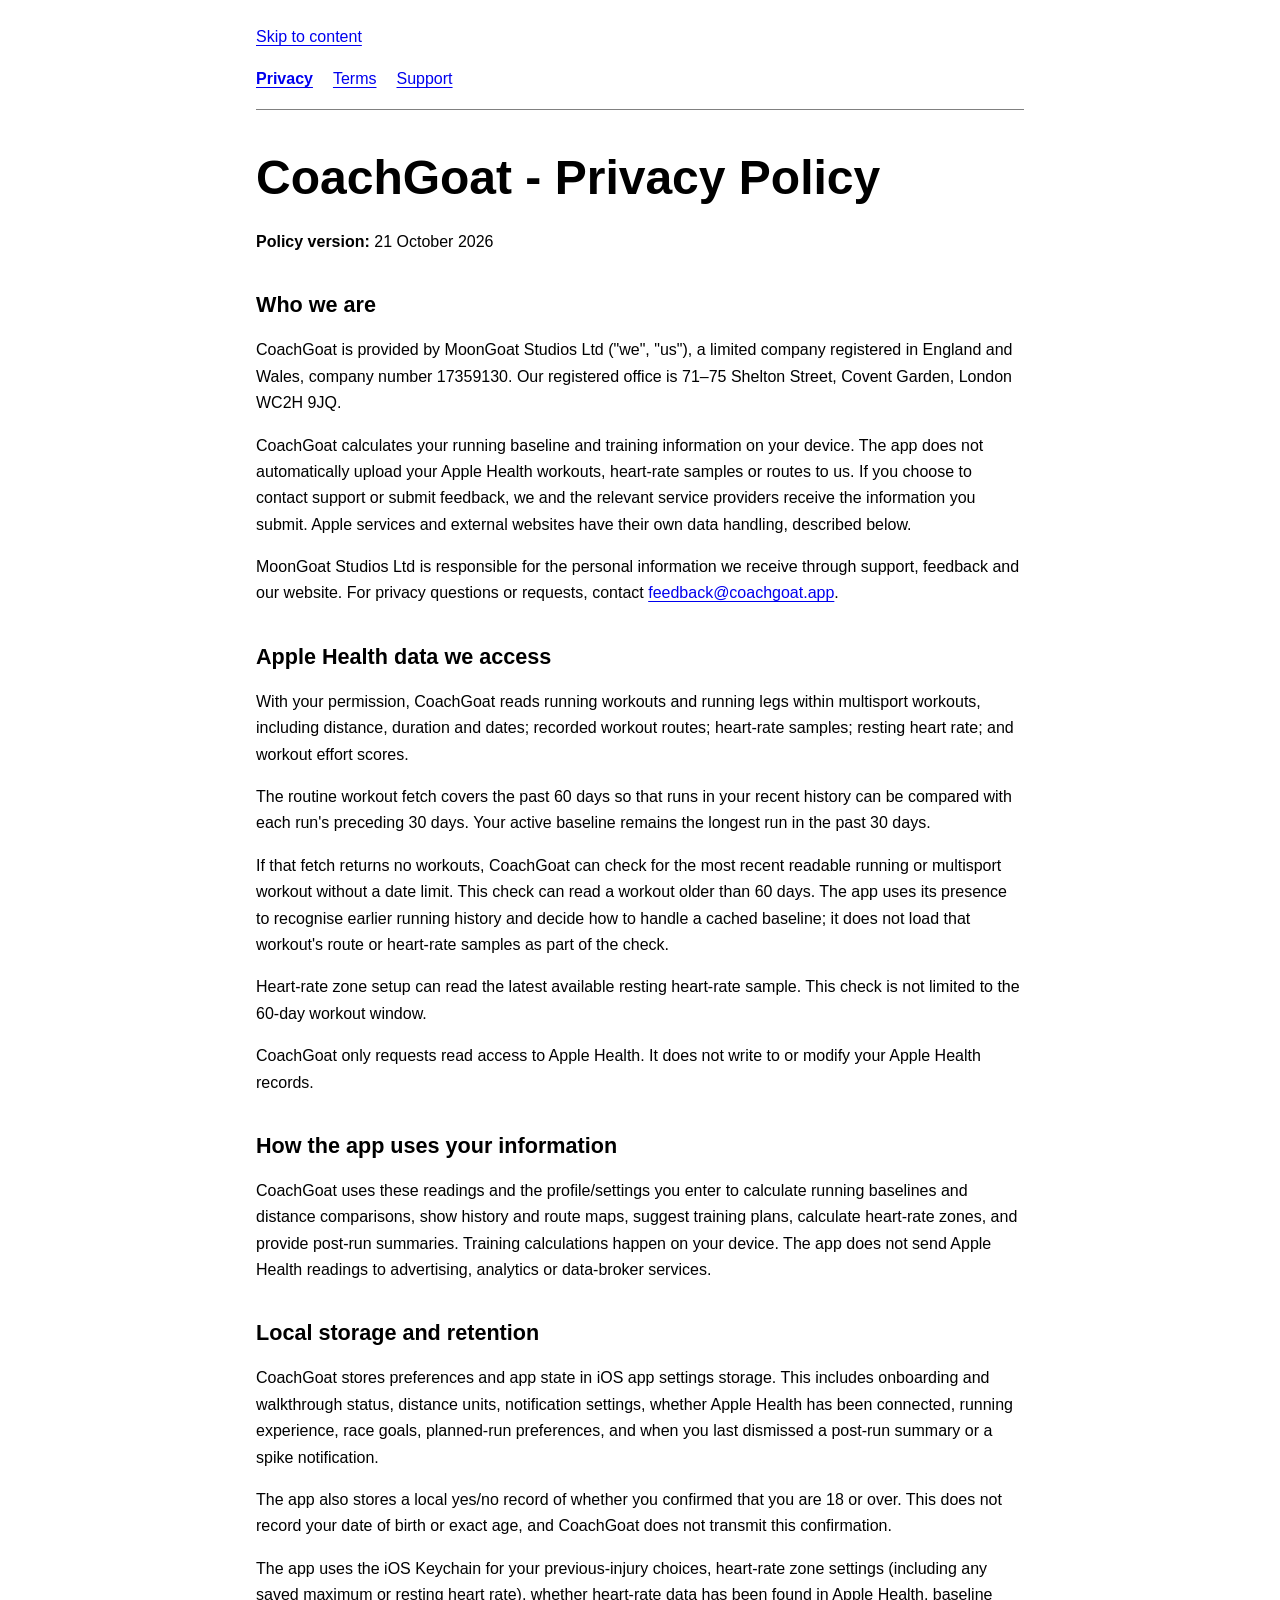
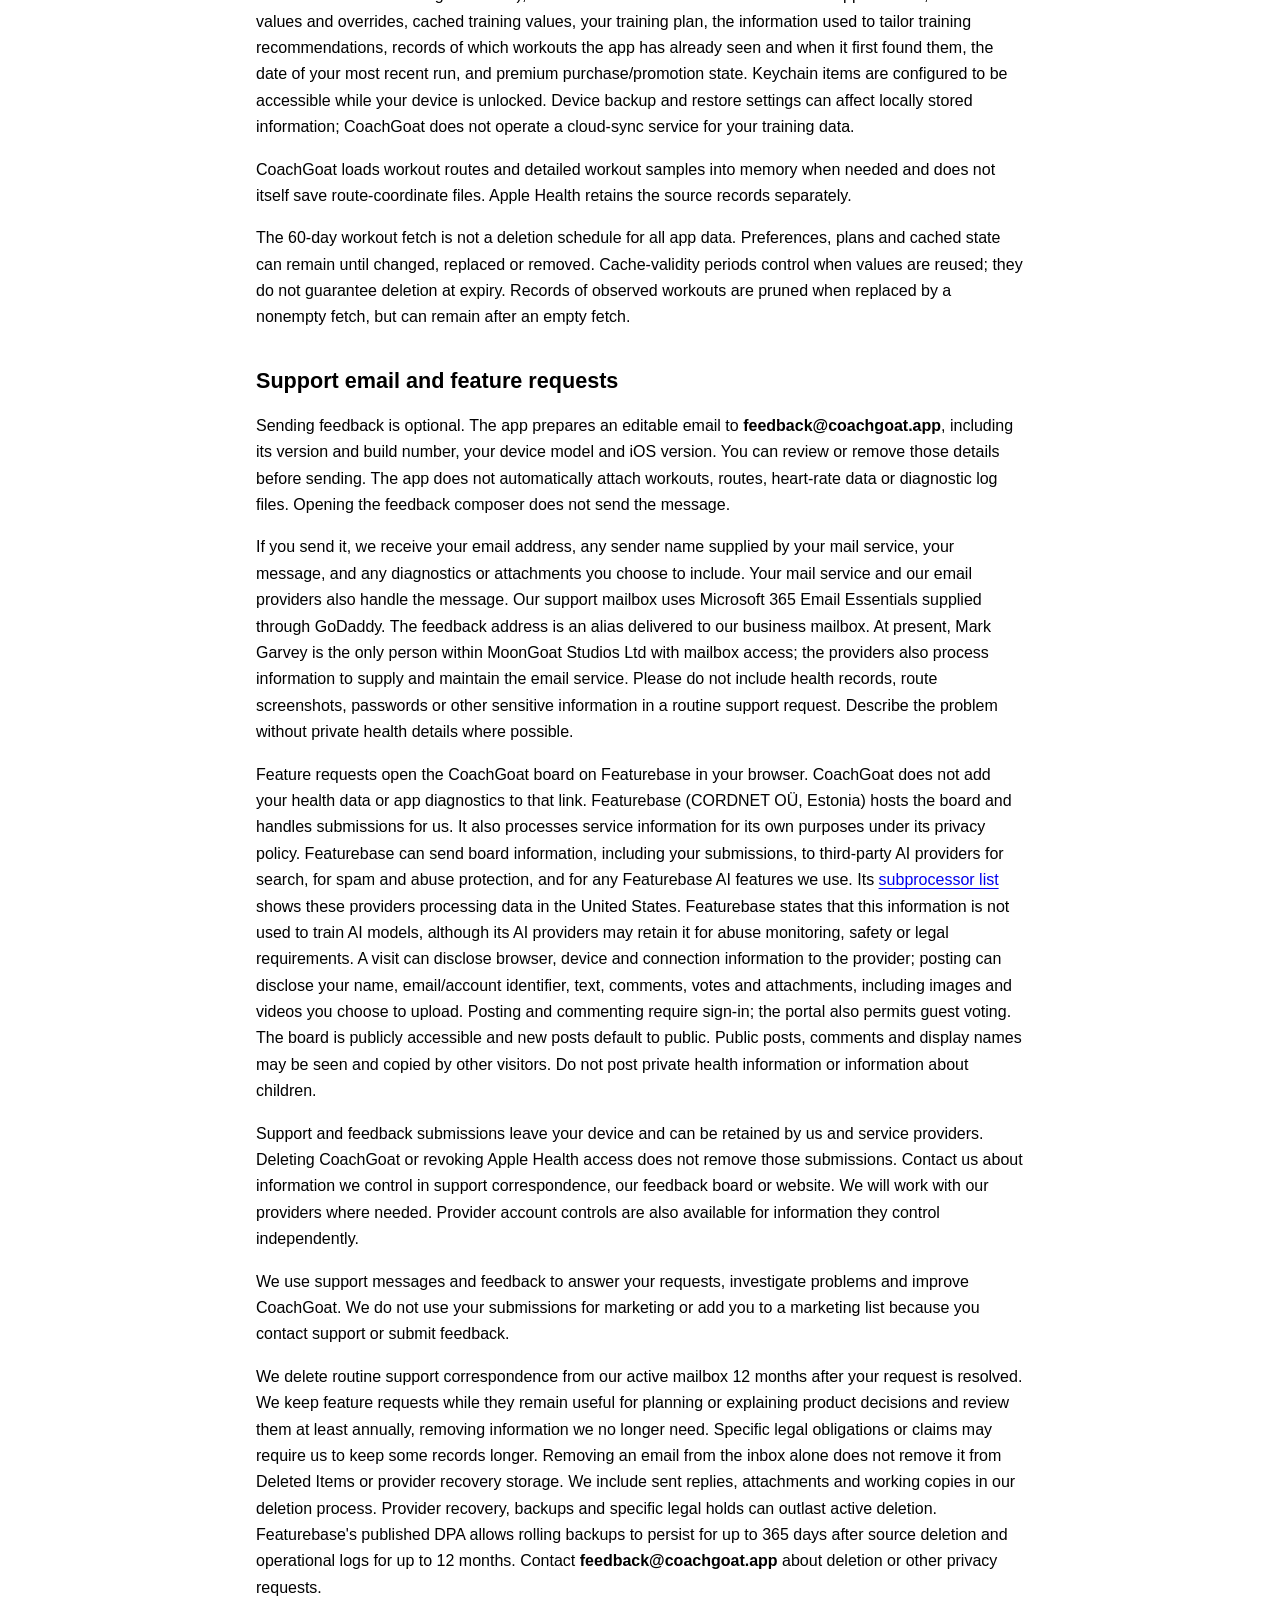
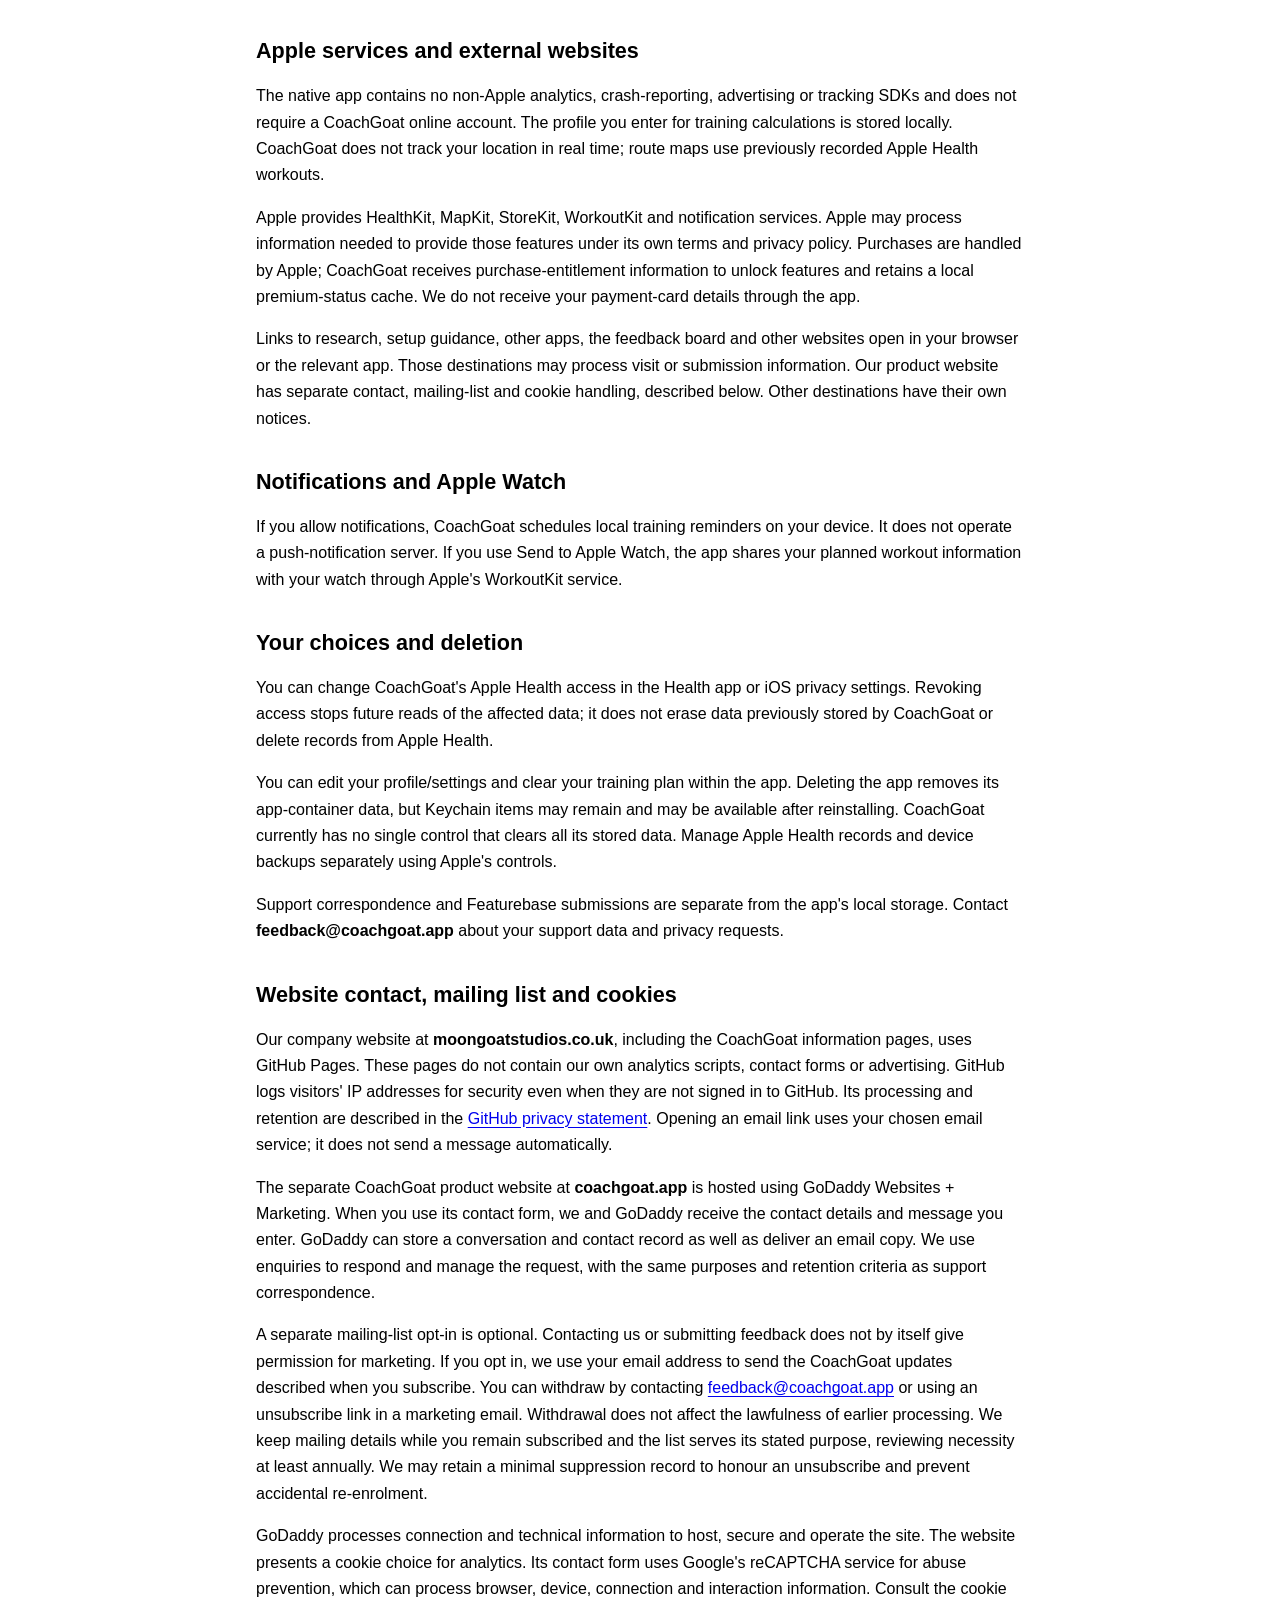
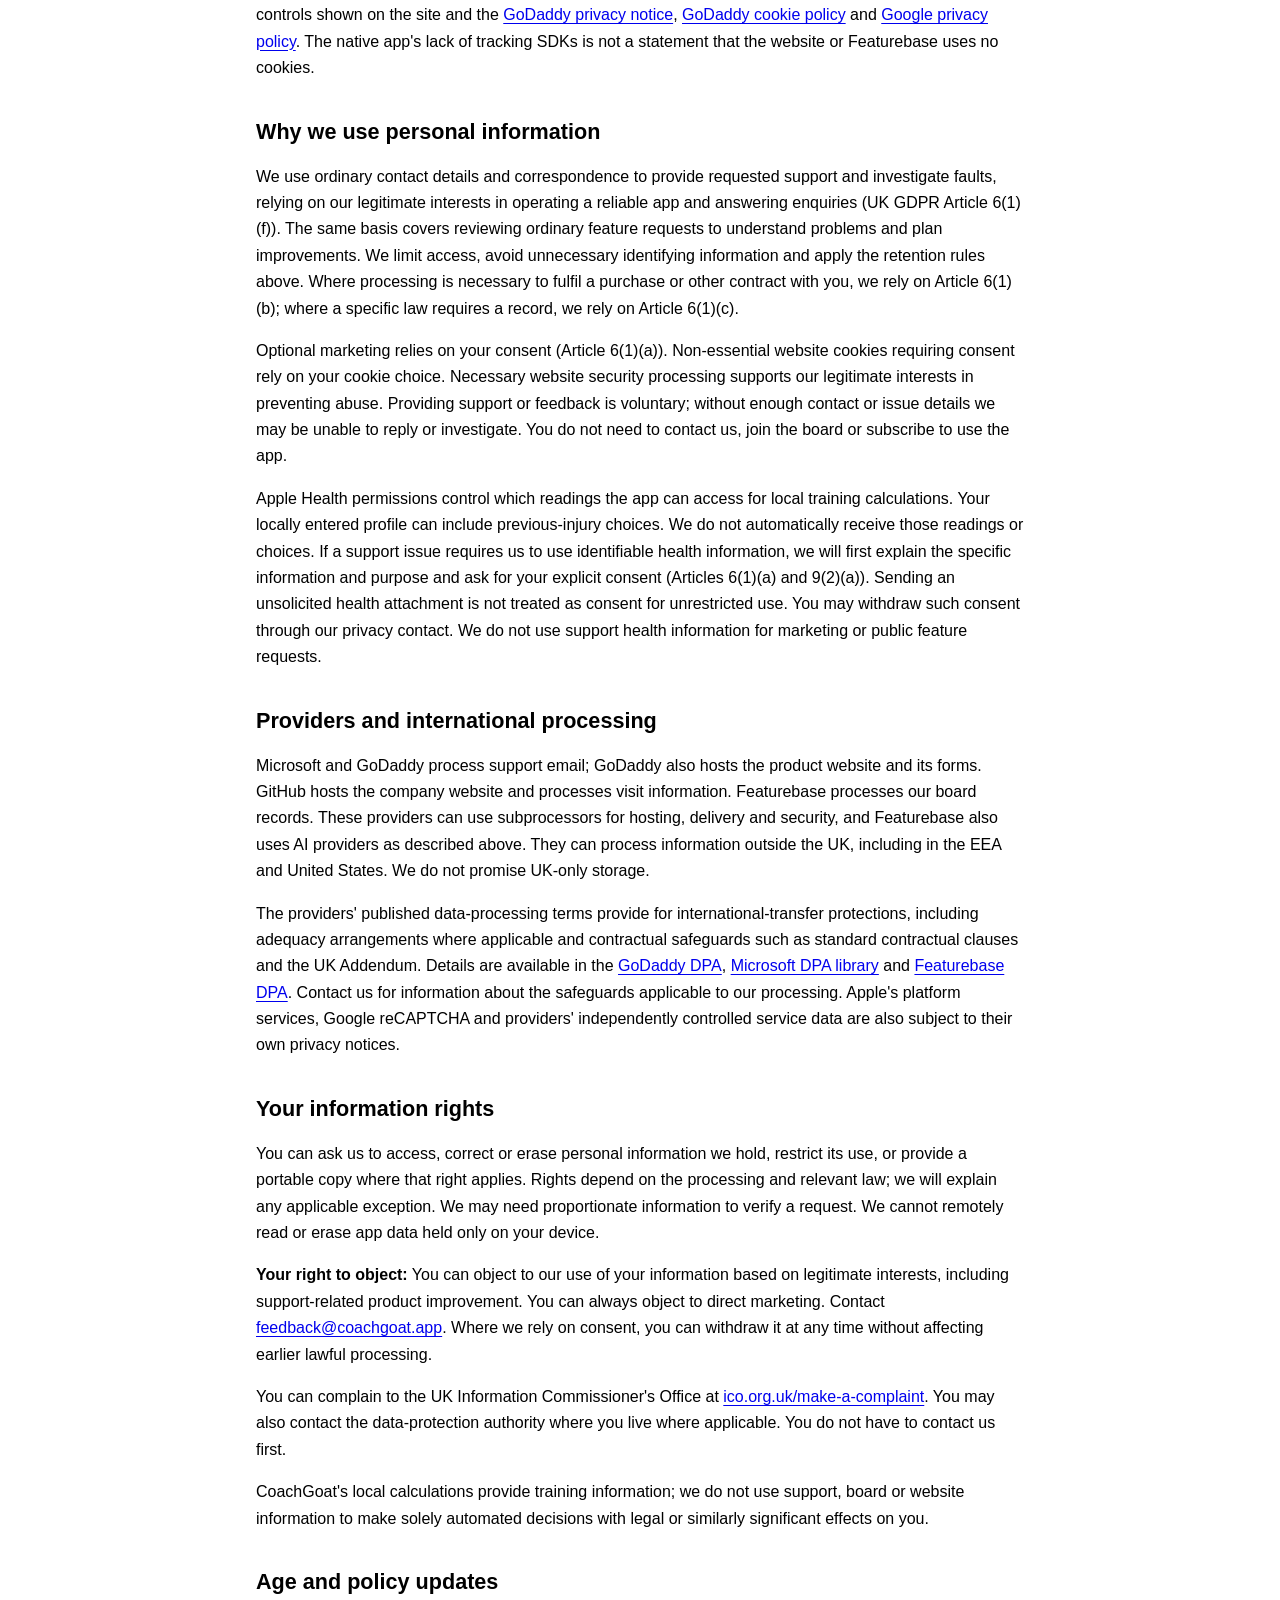
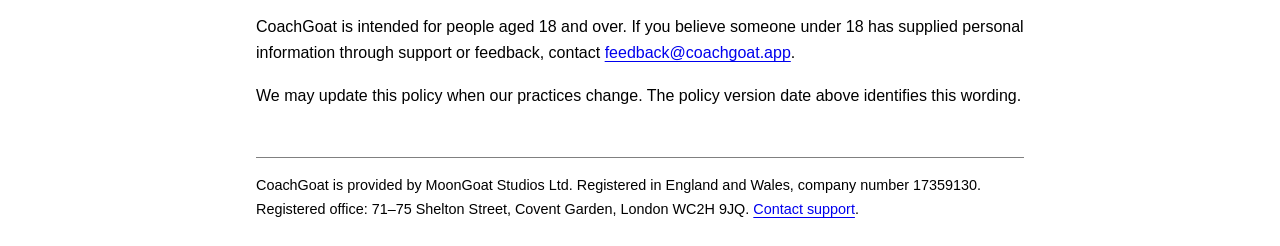
==== commit f7d98241: "Refresh CoachGoat privacy page from CoachGoat 54df4c3 (#229) Clarified Featurebase AI wording. Revie" ====
--- a/coachgoat/privacy.html
+++ b/coachgoat/privacy.html
@@ -47,7 +47,7 @@
 <h2>Support email and feature requests</h2>
 <p>Sending feedback is optional. The app prepares an editable email to <strong>feedback@coachgoat.app</strong>, including its version and build number, your device model and iOS version. You can review or remove those details before sending. The app does not automatically attach workouts, routes, heart-rate data or diagnostic log files. Opening the feedback composer does not send the message.</p>
 <p>If you send it, we receive your email address, any sender name supplied by your mail service, your message, and any diagnostics or attachments you choose to include. Your mail service and our email providers also handle the message. Our support mailbox uses Microsoft 365 Email Essentials supplied through GoDaddy. The feedback address is an alias delivered to our business mailbox. At present, Mark Garvey is the only person within MoonGoat Studios Ltd with mailbox access; the providers also process information to supply and maintain the email service. Please do not include health records, route screenshots, passwords or other sensitive information in a routine support request. Describe the problem without private health details where possible.</p>
-<p>Feature requests open the CoachGoat board on Featurebase in your browser. CoachGoat does not add your health data or app diagnostics to that link. Featurebase (CORDNET OÜ, Estonia) hosts the board and handles submissions for us. It also processes service information for its own purposes under its privacy policy. Featurebase uses AI services, including third-party AI providers named in its <a href="https://help.featurebase.app/articles/2733677-subprocessors">subprocessor list</a>, for search, for spam and abuse protection, and for any Featurebase AI features we use. Featurebase states that customer data is not used to train AI models; its AI providers may retain information for abuse monitoring, safety or legal requirements. A visit can disclose browser, device and connection information to the provider; posting can disclose your name, email/account identifier, text, comments, votes and attachments, including images and videos you choose to upload. Posting and commenting require sign-in; the portal also permits guest voting. The board is publicly accessible and new posts default to public. Public posts, comments and display names may be seen and copied by other visitors. Do not post private health information or information about children.</p>
+<p>Feature requests open the CoachGoat board on Featurebase in your browser. CoachGoat does not add your health data or app diagnostics to that link. Featurebase (CORDNET OÜ, Estonia) hosts the board and handles submissions for us. It also processes service information for its own purposes under its privacy policy. Featurebase can send board information, including your submissions, to third-party AI providers for search, for spam and abuse protection, and for any Featurebase AI features we use. Its <a href="https://help.featurebase.app/articles/2733677-subprocessors">subprocessor list</a> shows these providers processing data in the United States. Featurebase states that this information is not used to train AI models, although its AI providers may retain it for abuse monitoring, safety or legal requirements. A visit can disclose browser, device and connection information to the provider; posting can disclose your name, email/account identifier, text, comments, votes and attachments, including images and videos you choose to upload. Posting and commenting require sign-in; the portal also permits guest voting. The board is publicly accessible and new posts default to public. Public posts, comments and display names may be seen and copied by other visitors. Do not post private health information or information about children.</p>
 <p>Support and feedback submissions leave your device and can be retained by us and service providers. Deleting CoachGoat or revoking Apple Health access does not remove those submissions. Contact us about information we control in support correspondence, our feedback board or website. We will work with our providers where needed. Provider account controls are also available for information they control independently.</p>
 <p>We use support messages and feedback to answer your requests, investigate problems and improve CoachGoat. We do not use your submissions for marketing or add you to a marketing list because you contact support or submit feedback.</p>
 <p>We delete routine support correspondence from our active mailbox 12 months after your request is resolved. We keep feature requests while they remain useful for planning or explaining product decisions and review them at least annually, removing information we no longer need. Specific legal obligations or claims may require us to keep some records longer. Removing an email from the inbox alone does not remove it from Deleted Items or provider recovery storage. We include sent replies, attachments and working copies in our deletion process. Provider recovery, backups and specific legal holds can outlast active deletion. Featurebase&#x27;s published DPA allows rolling backups to persist for up to 365 days after source deletion and operational logs for up to 12 months. Contact <strong>feedback@coachgoat.app</strong> about deletion or other privacy requests.</p>
@@ -71,7 +71,7 @@
 <p>Optional marketing relies on your consent (Article 6(1)(a)). Non-essential website cookies requiring consent rely on your cookie choice. Necessary website security processing supports our legitimate interests in preventing abuse. Providing support or feedback is voluntary; without enough contact or issue details we may be unable to reply or investigate. You do not need to contact us, join the board or subscribe to use the app.</p>
 <p>Apple Health permissions control which readings the app can access for local training calculations. Your locally entered profile can include previous-injury choices. We do not automatically receive those readings or choices. If a support issue requires us to use identifiable health information, we will first explain the specific information and purpose and ask for your explicit consent (Articles 6(1)(a) and 9(2)(a)). Sending an unsolicited health attachment is not treated as consent for unrestricted use. You may withdraw such consent through our privacy contact. We do not use support health information for marketing or public feature requests.</p>
 <h2>Providers and international processing</h2>
-<p>Microsoft and GoDaddy process support email; GoDaddy also hosts the product website and its forms. GitHub hosts the company website and processes visit information. Featurebase processes our board records. These providers can use subprocessors for hosting, delivery and security and can process information outside the UK, including in the EEA and United States. We do not promise UK-only storage.</p>
+<p>Microsoft and GoDaddy process support email; GoDaddy also hosts the product website and its forms. GitHub hosts the company website and processes visit information. Featurebase processes our board records. These providers can use subprocessors for hosting, delivery and security, and Featurebase also uses AI providers as described above. They can process information outside the UK, including in the EEA and United States. We do not promise UK-only storage.</p>
 <p>The providers&#x27; published data-processing terms provide for international-transfer protections, including adequacy arrangements where applicable and contractual safeguards such as standard contractual clauses and the UK Addendum. Details are available in the <a href="https://www.godaddy.com/en-uk/legal/agreements/data-processing-addendum">GoDaddy DPA</a>, <a href="https://www.microsoft.com/licensing/docs/view/Microsoft-Products-and-Services-Data-Protection-Addendum-DPA">Microsoft DPA library</a> and <a href="https://help.featurebase.app/en/help/articles/6556750-data-processing-agreement">Featurebase DPA</a>. Contact us for information about the safeguards applicable to our processing. Apple&#x27;s platform services, Google reCAPTCHA and providers&#x27; independently controlled service data are also subject to their own privacy notices.</p>
 <h2>Your information rights</h2>
 <p>You can ask us to access, correct or erase personal information we hold, restrict its use, or provide a portable copy where that right applies. Rights depend on the processing and relevant law; we will explain any applicable exception. We may need proportionate information to verify a request. We cannot remotely read or erase app data held only on your device.</p>
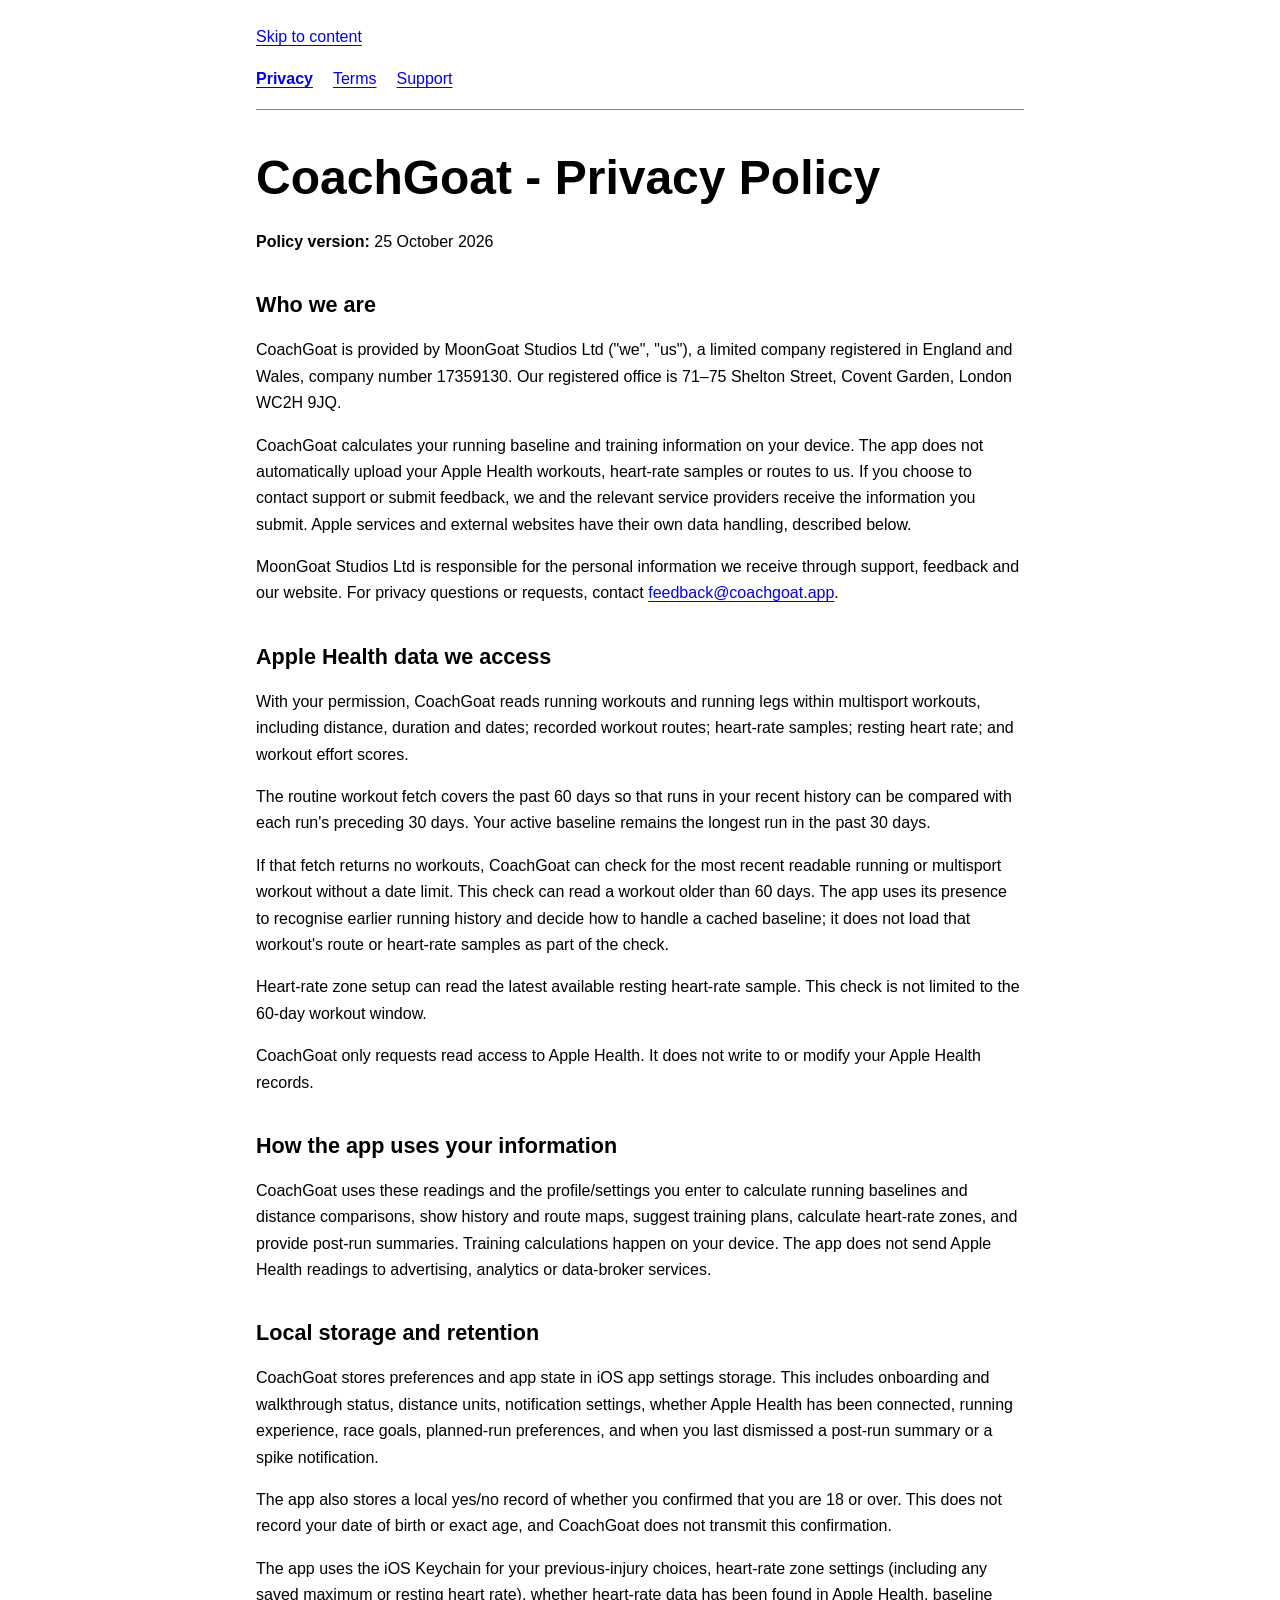
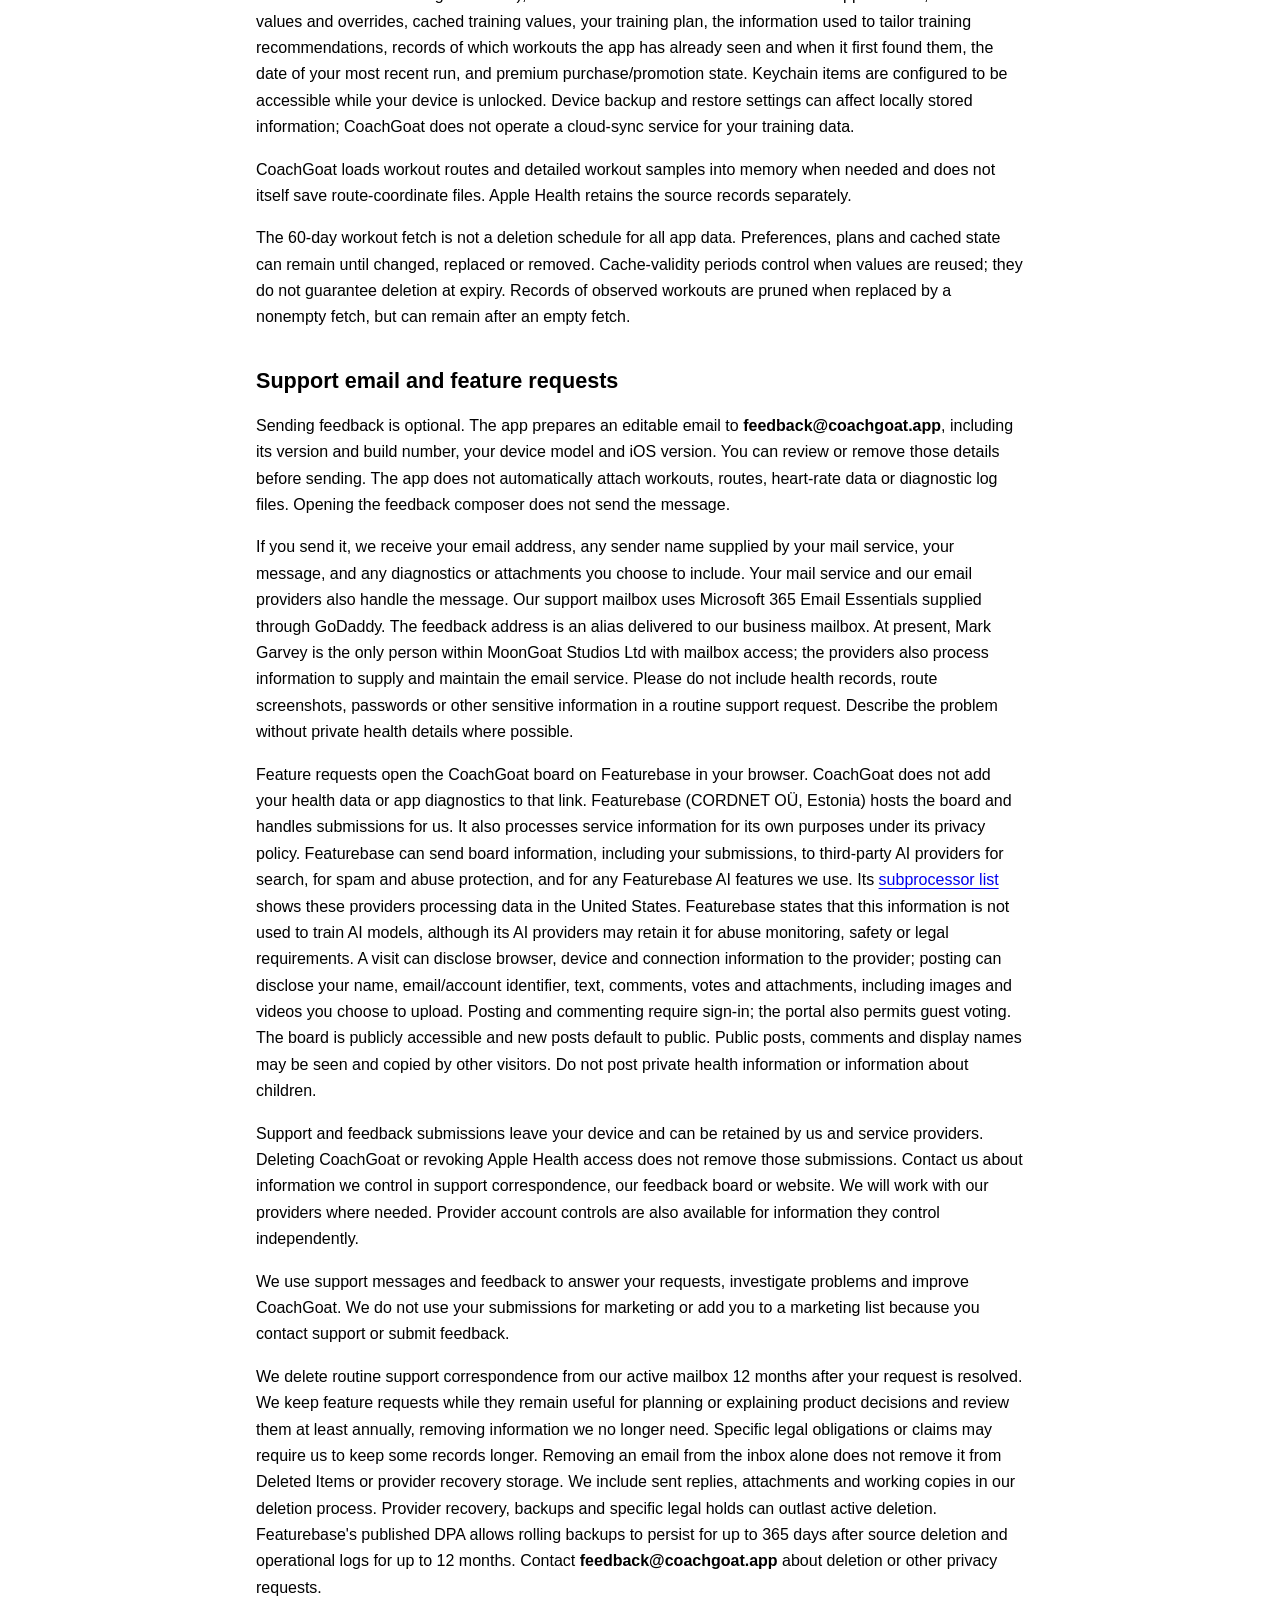
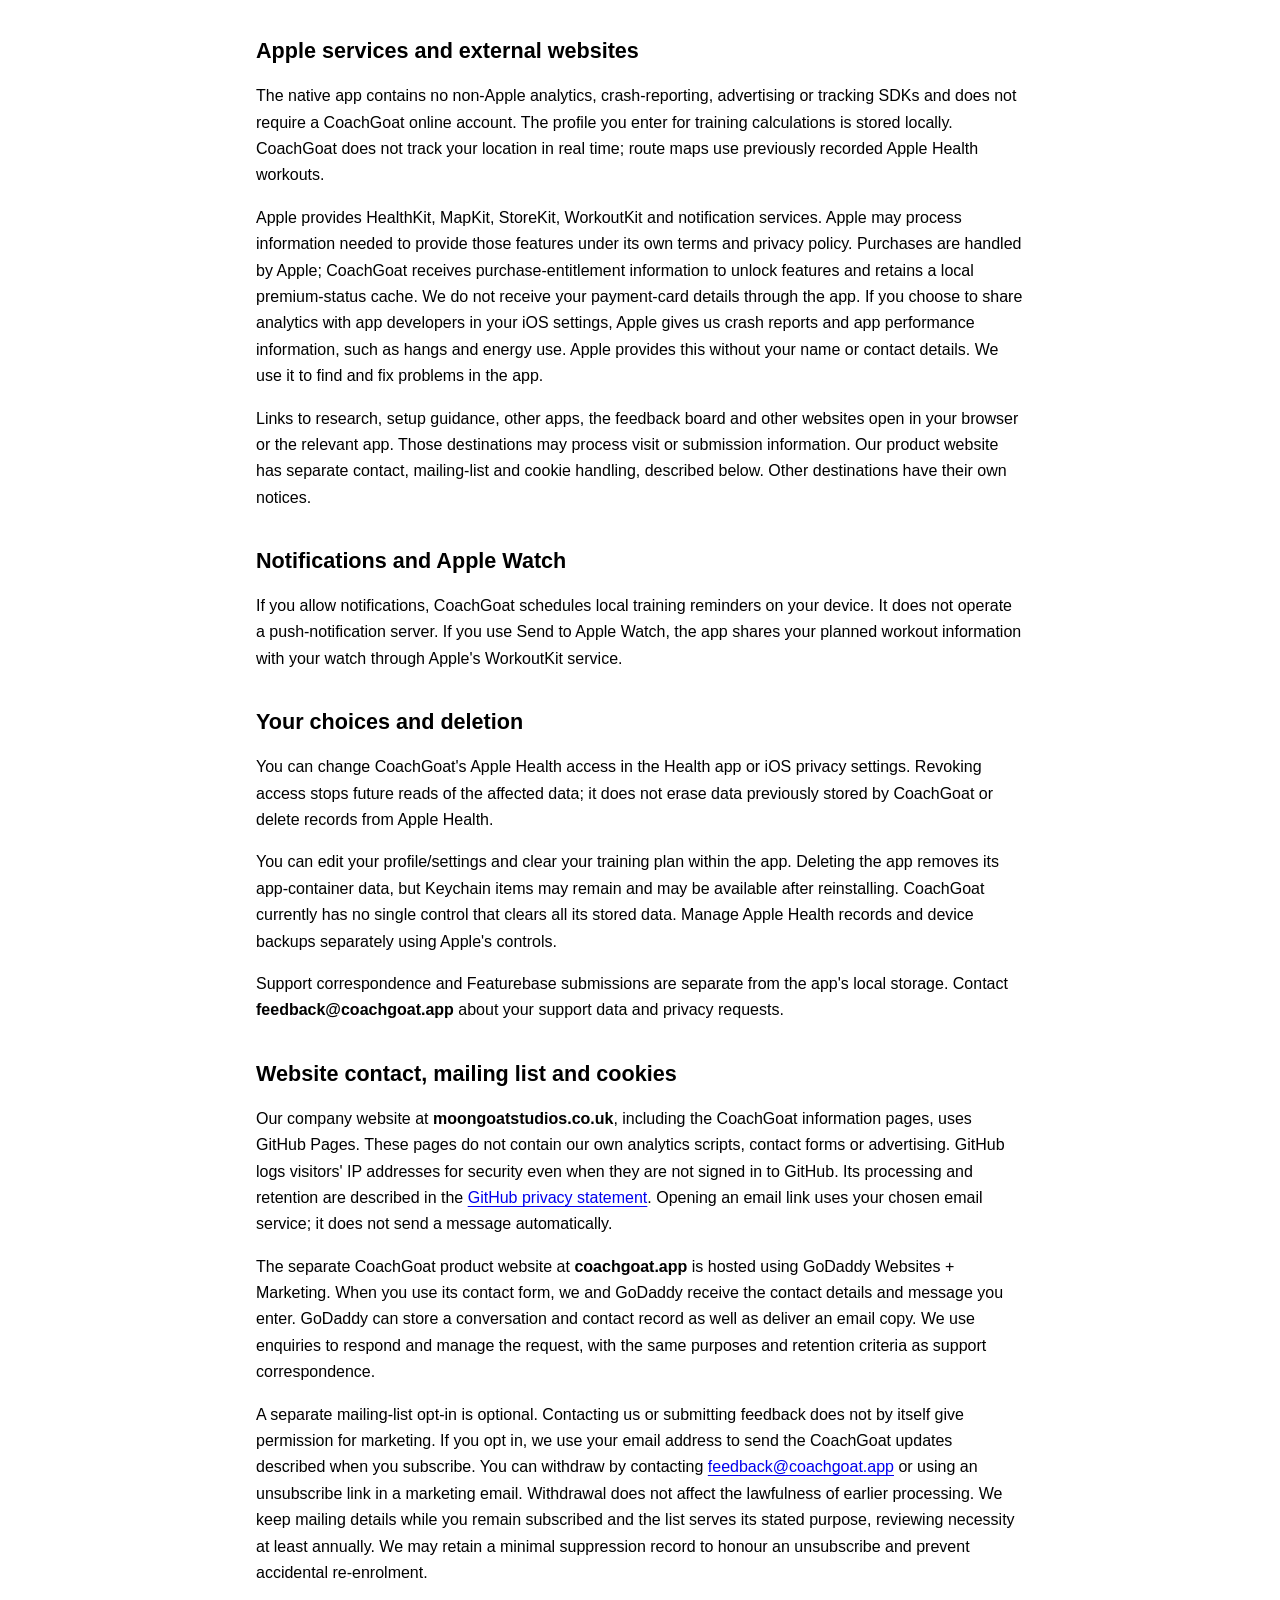
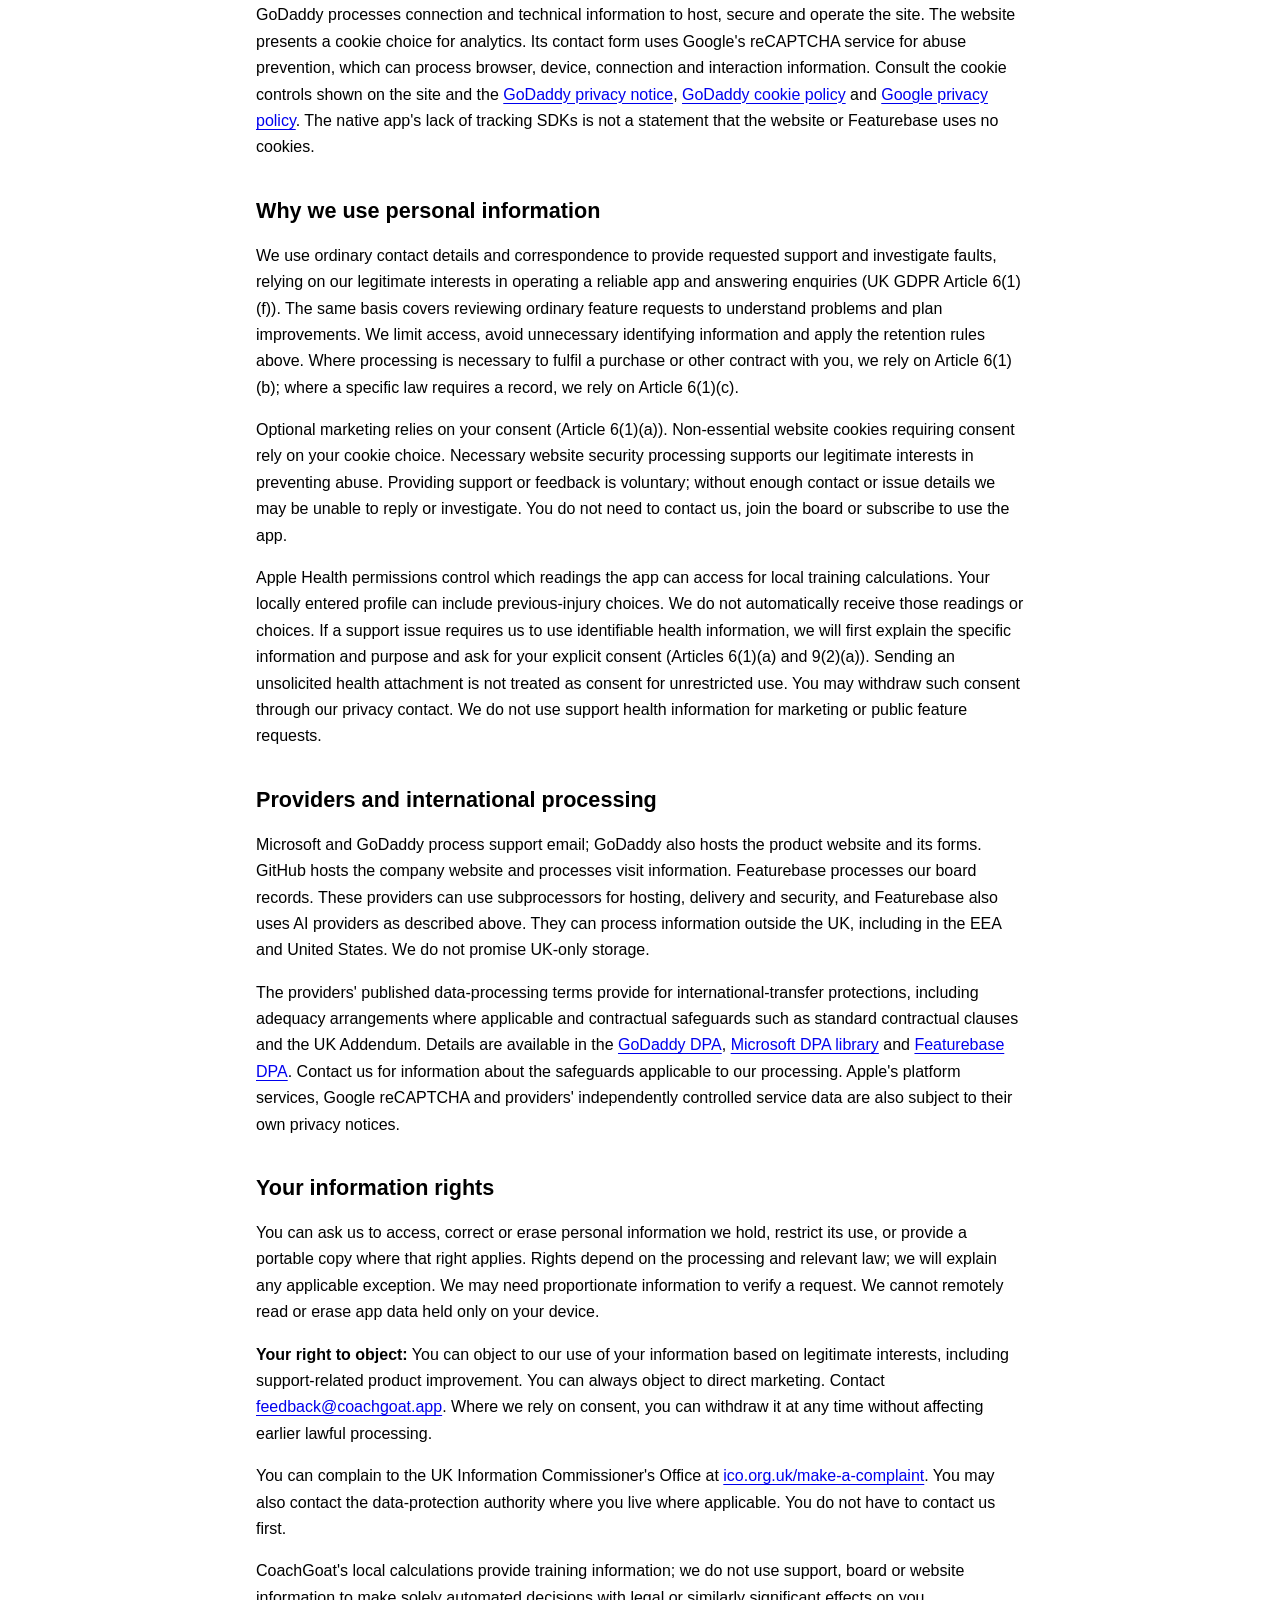
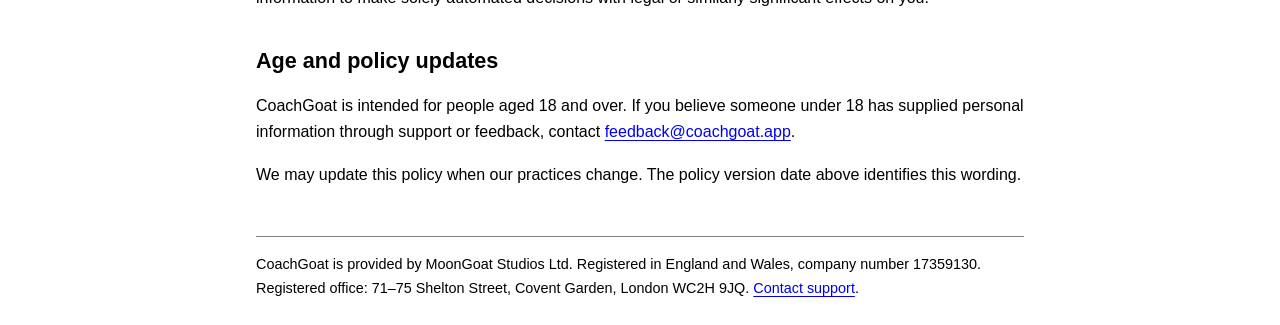
==== commit a8eebbac: "Refresh CoachGoat privacy page from CoachGoat 444bc6c (#240)" ====
--- a/coachgoat/privacy.html
+++ b/coachgoat/privacy.html
@@ -25,7 +25,7 @@
 <nav aria-label="CoachGoat policies"><a href="privacy.html" aria-current="page">Privacy</a> <a href="terms.html">Terms</a> <a href="support.html">Support</a></nav>
 <main id="content">
 <h1>CoachGoat - Privacy Policy</h1>
-<p><strong>Policy version:</strong> 21 October 2026</p>
+<p><strong>Policy version:</strong> 25 October 2026</p>
 <h2>Who we are</h2>
 <p>CoachGoat is provided by MoonGoat Studios Ltd (&quot;we&quot;, &quot;us&quot;), a limited company registered in England and Wales, company number 17359130. Our registered office is 71–75 Shelton Street, Covent Garden, London WC2H 9JQ.</p>
 <p>CoachGoat calculates your running baseline and training information on your device. The app does not automatically upload your Apple Health workouts, heart-rate samples or routes to us. If you choose to contact support or submit feedback, we and the relevant service providers receive the information you submit. Apple services and external websites have their own data handling, described below.</p>
@@ -53,7 +53,7 @@
 <p>We delete routine support correspondence from our active mailbox 12 months after your request is resolved. We keep feature requests while they remain useful for planning or explaining product decisions and review them at least annually, removing information we no longer need. Specific legal obligations or claims may require us to keep some records longer. Removing an email from the inbox alone does not remove it from Deleted Items or provider recovery storage. We include sent replies, attachments and working copies in our deletion process. Provider recovery, backups and specific legal holds can outlast active deletion. Featurebase&#x27;s published DPA allows rolling backups to persist for up to 365 days after source deletion and operational logs for up to 12 months. Contact <strong>feedback@coachgoat.app</strong> about deletion or other privacy requests.</p>
 <h2>Apple services and external websites</h2>
 <p>The native app contains no non-Apple analytics, crash-reporting, advertising or tracking SDKs and does not require a CoachGoat online account. The profile you enter for training calculations is stored locally. CoachGoat does not track your location in real time; route maps use previously recorded Apple Health workouts.</p>
-<p>Apple provides HealthKit, MapKit, StoreKit, WorkoutKit and notification services. Apple may process information needed to provide those features under its own terms and privacy policy. Purchases are handled by Apple; CoachGoat receives purchase-entitlement information to unlock features and retains a local premium-status cache. We do not receive your payment-card details through the app.</p>
+<p>Apple provides HealthKit, MapKit, StoreKit, WorkoutKit and notification services. Apple may process information needed to provide those features under its own terms and privacy policy. Purchases are handled by Apple; CoachGoat receives purchase-entitlement information to unlock features and retains a local premium-status cache. We do not receive your payment-card details through the app. If you choose to share analytics with app developers in your iOS settings, Apple gives us crash reports and app performance information, such as hangs and energy use. Apple provides this without your name or contact details. We use it to find and fix problems in the app.</p>
 <p>Links to research, setup guidance, other apps, the feedback board and other websites open in your browser or the relevant app. Those destinations may process visit or submission information. Our product website has separate contact, mailing-list and cookie handling, described below. Other destinations have their own notices.</p>
 <h2>Notifications and Apple Watch</h2>
 <p>If you allow notifications, CoachGoat schedules local training reminders on your device. It does not operate a push-notification server. If you use Send to Apple Watch, the app shares your planned workout information with your watch through Apple&#x27;s WorkoutKit service.</p>
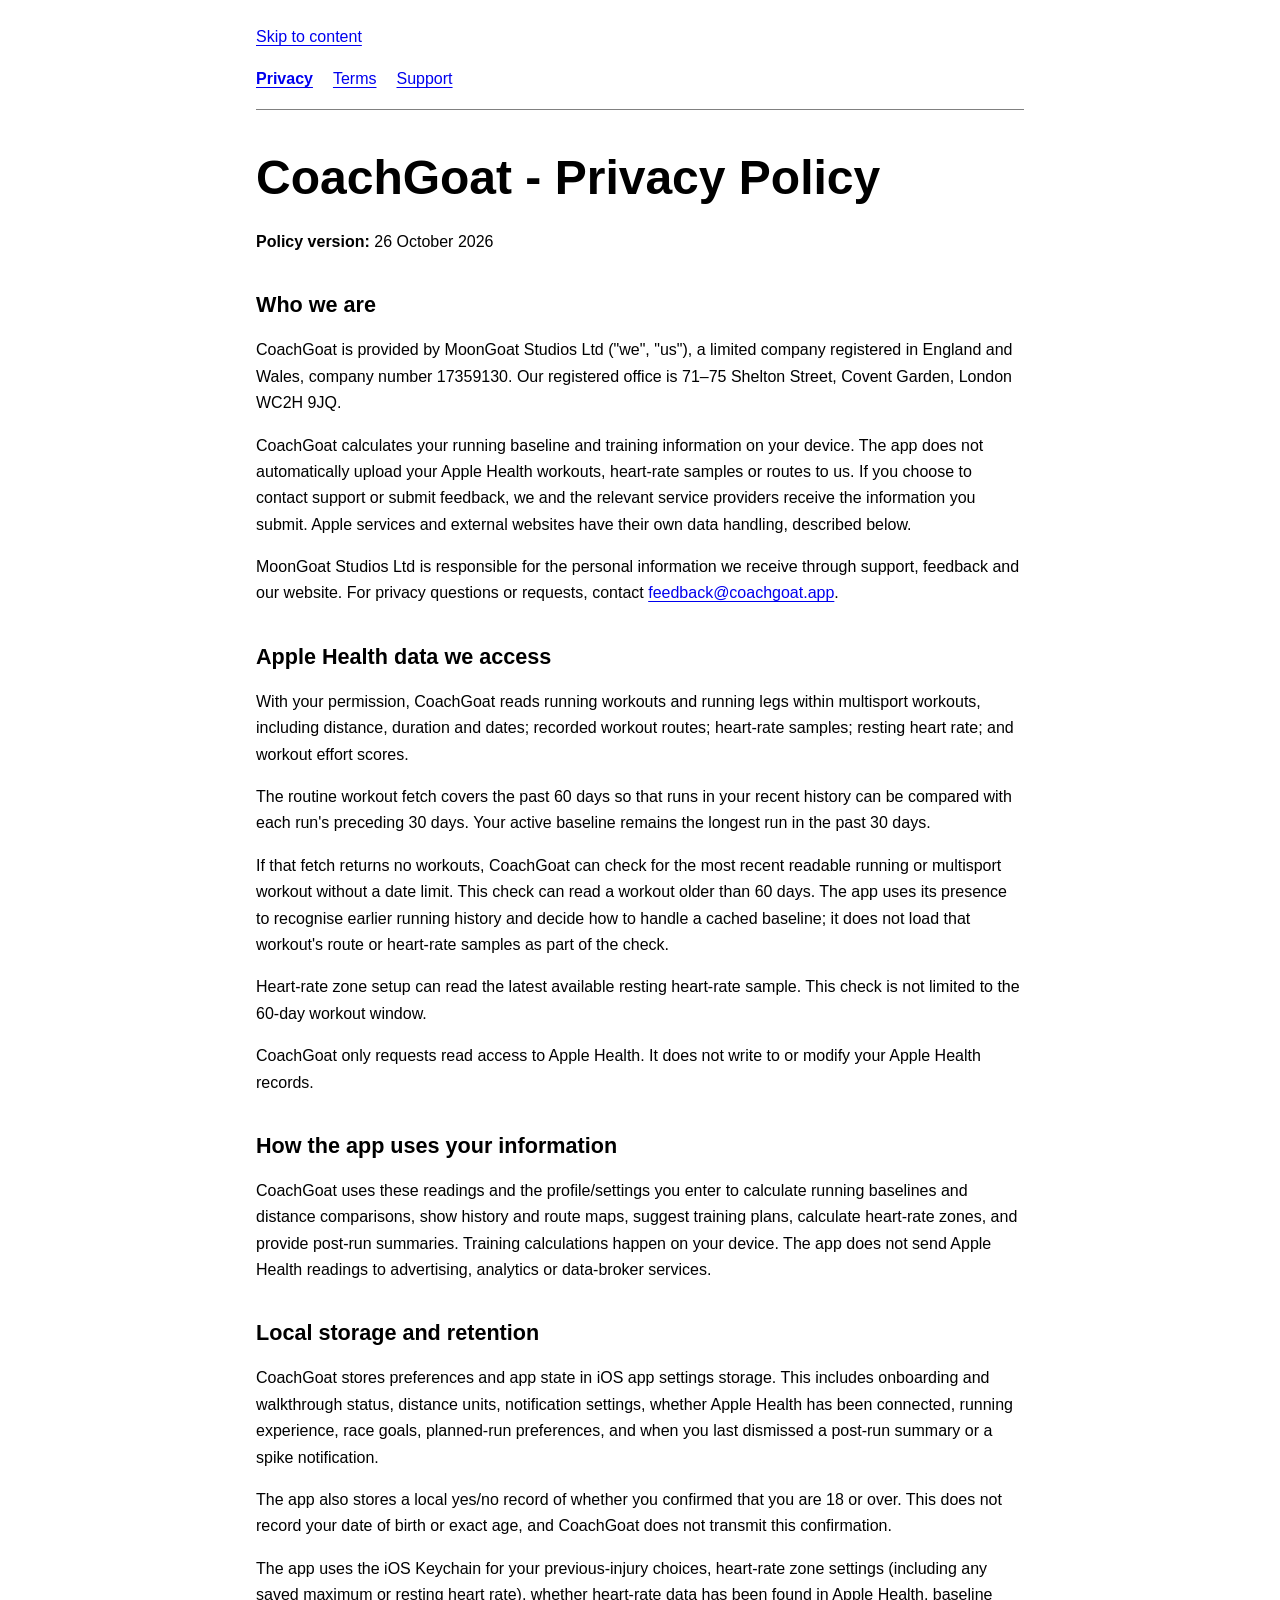
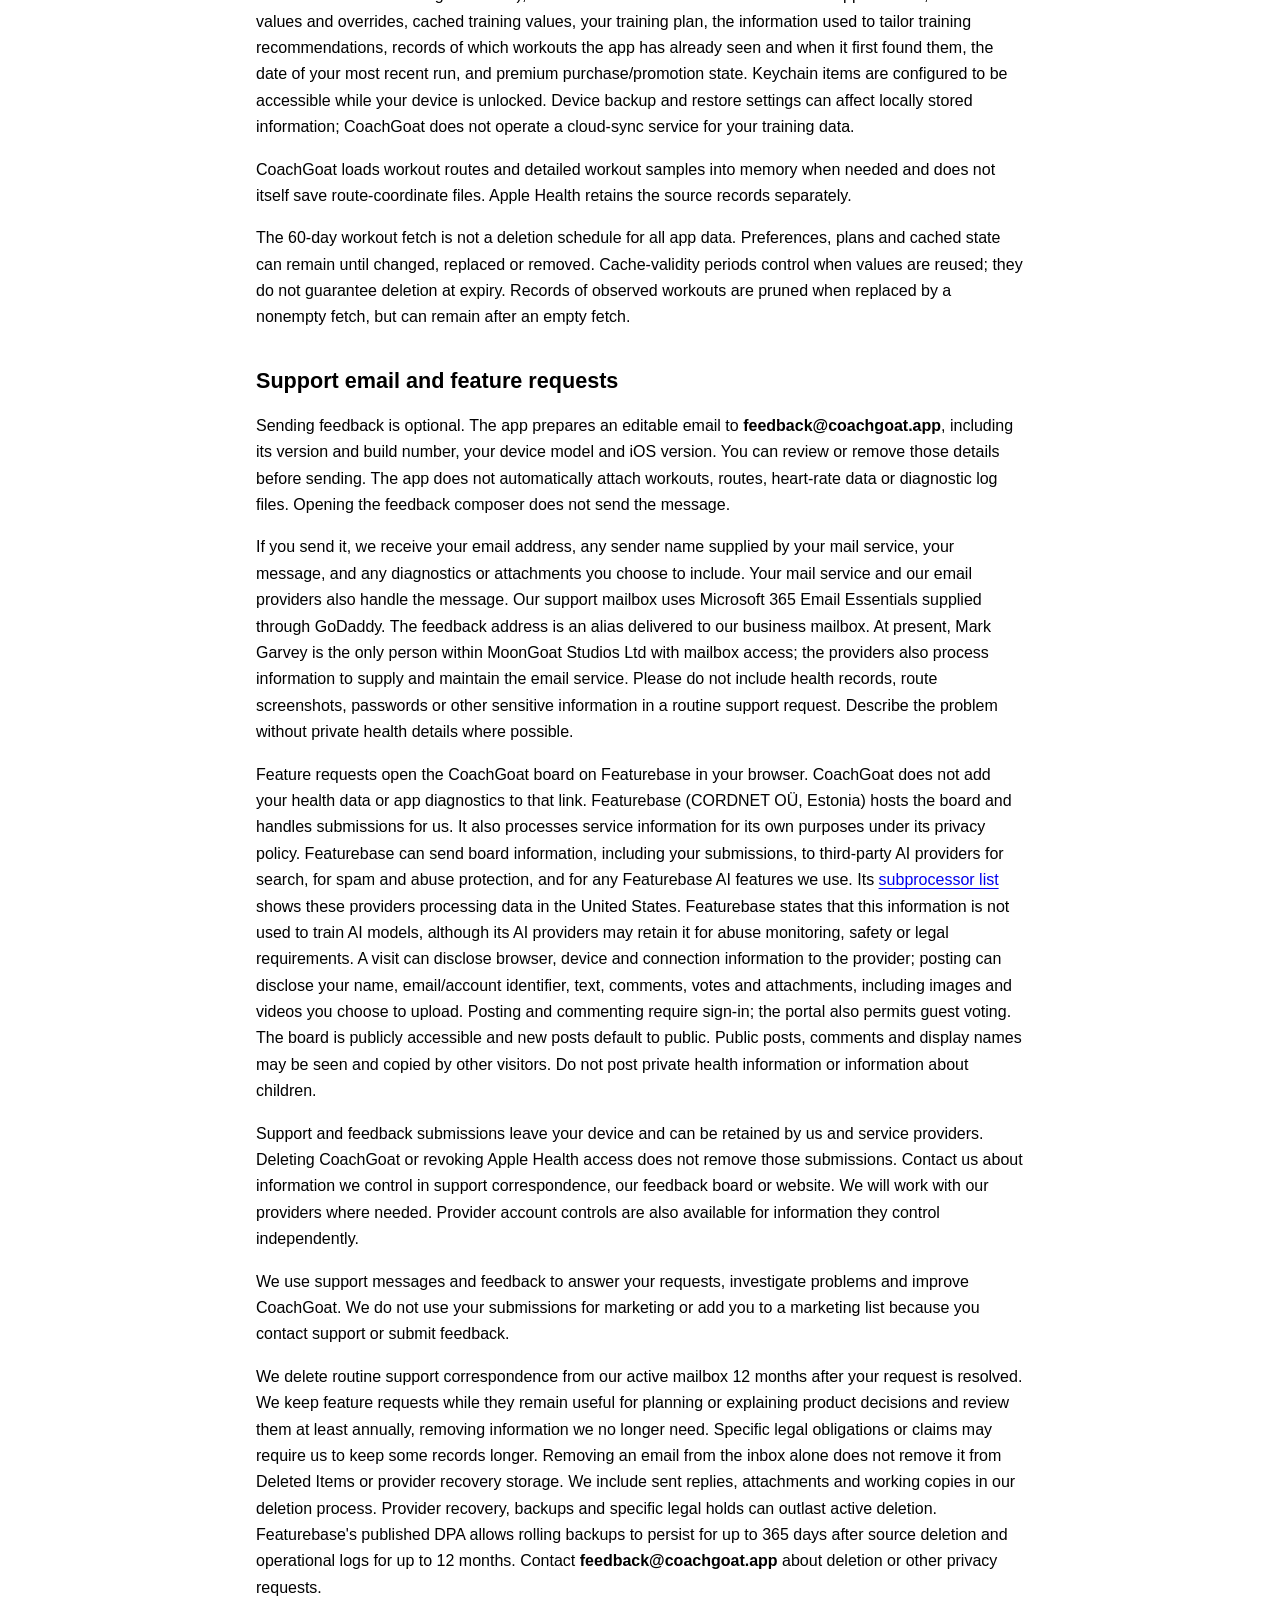
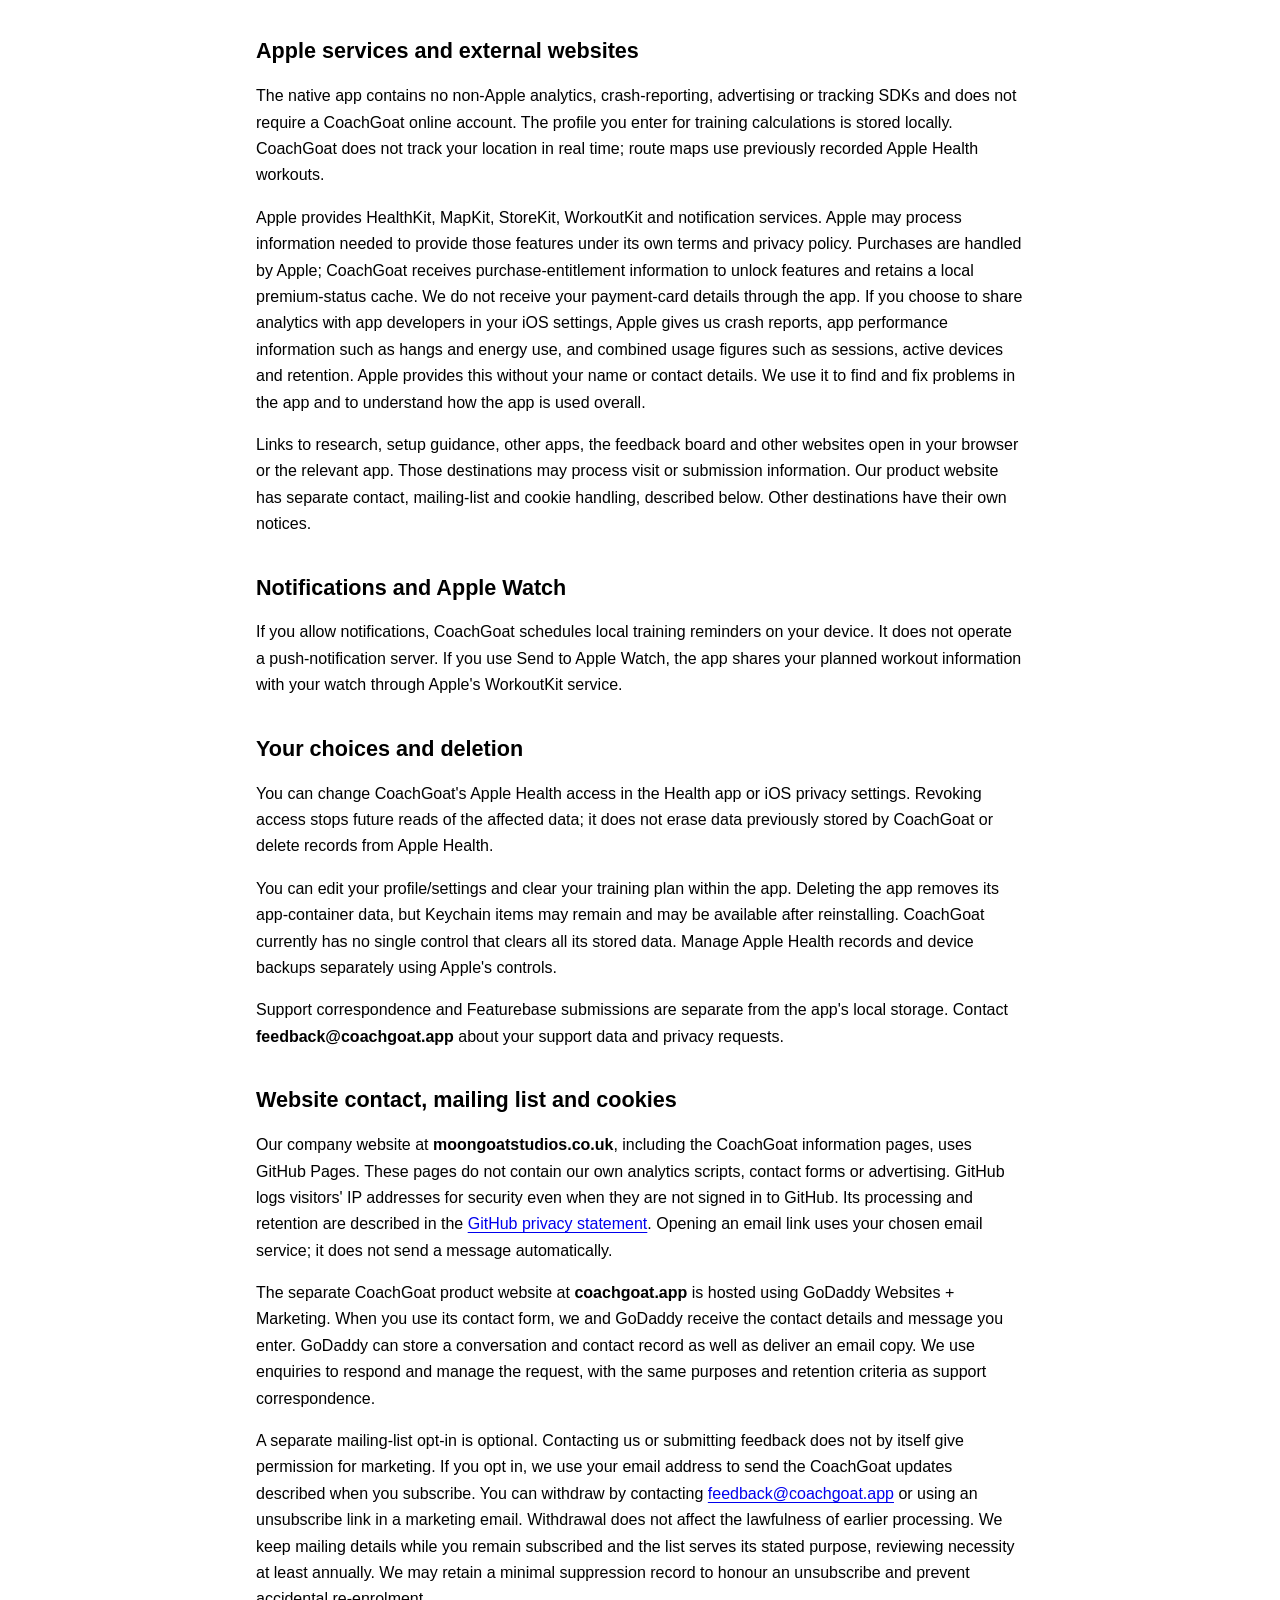
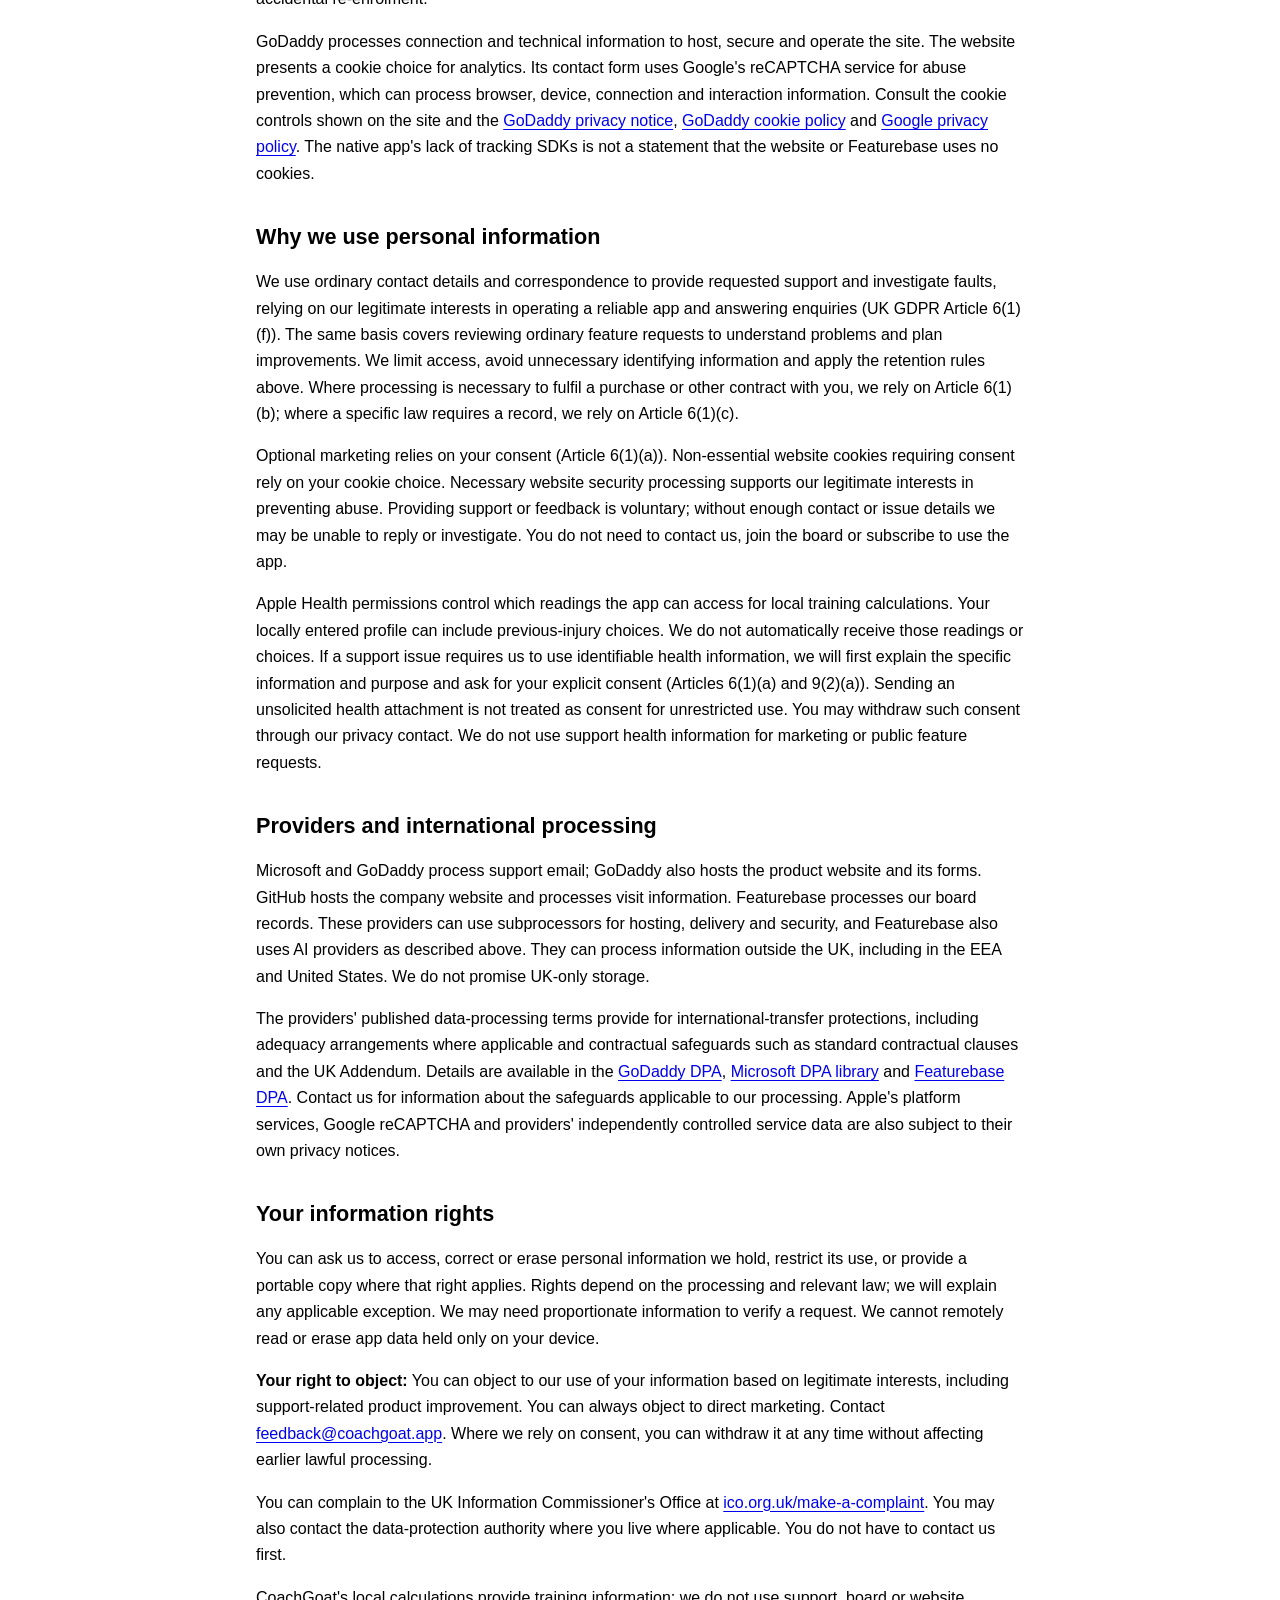
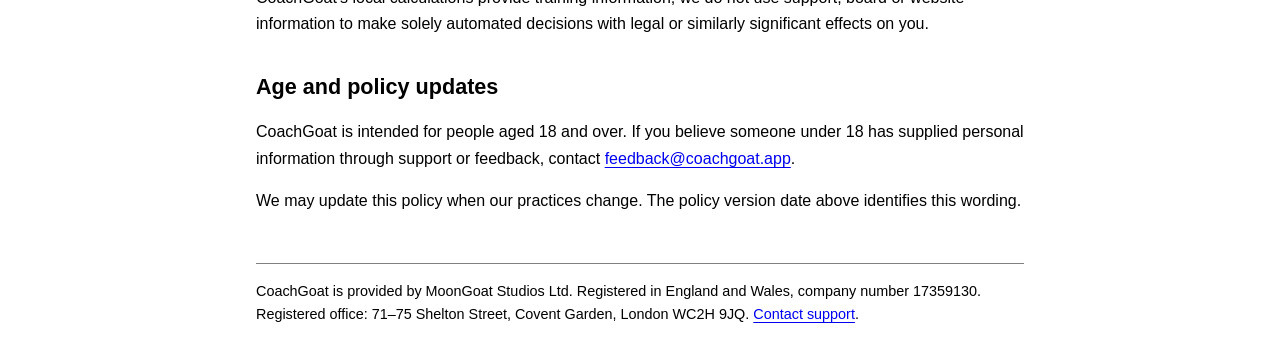
==== commit f574dd1f: "Refresh CoachGoat privacy page from CoachGoat 5b5e290 (#242)" ====
--- a/coachgoat/privacy.html
+++ b/coachgoat/privacy.html
@@ -25,7 +25,7 @@
 <nav aria-label="CoachGoat policies"><a href="privacy.html" aria-current="page">Privacy</a> <a href="terms.html">Terms</a> <a href="support.html">Support</a></nav>
 <main id="content">
 <h1>CoachGoat - Privacy Policy</h1>
-<p><strong>Policy version:</strong> 25 October 2026</p>
+<p><strong>Policy version:</strong> 26 October 2026</p>
 <h2>Who we are</h2>
 <p>CoachGoat is provided by MoonGoat Studios Ltd (&quot;we&quot;, &quot;us&quot;), a limited company registered in England and Wales, company number 17359130. Our registered office is 71–75 Shelton Street, Covent Garden, London WC2H 9JQ.</p>
 <p>CoachGoat calculates your running baseline and training information on your device. The app does not automatically upload your Apple Health workouts, heart-rate samples or routes to us. If you choose to contact support or submit feedback, we and the relevant service providers receive the information you submit. Apple services and external websites have their own data handling, described below.</p>
@@ -53,7 +53,7 @@
 <p>We delete routine support correspondence from our active mailbox 12 months after your request is resolved. We keep feature requests while they remain useful for planning or explaining product decisions and review them at least annually, removing information we no longer need. Specific legal obligations or claims may require us to keep some records longer. Removing an email from the inbox alone does not remove it from Deleted Items or provider recovery storage. We include sent replies, attachments and working copies in our deletion process. Provider recovery, backups and specific legal holds can outlast active deletion. Featurebase&#x27;s published DPA allows rolling backups to persist for up to 365 days after source deletion and operational logs for up to 12 months. Contact <strong>feedback@coachgoat.app</strong> about deletion or other privacy requests.</p>
 <h2>Apple services and external websites</h2>
 <p>The native app contains no non-Apple analytics, crash-reporting, advertising or tracking SDKs and does not require a CoachGoat online account. The profile you enter for training calculations is stored locally. CoachGoat does not track your location in real time; route maps use previously recorded Apple Health workouts.</p>
-<p>Apple provides HealthKit, MapKit, StoreKit, WorkoutKit and notification services. Apple may process information needed to provide those features under its own terms and privacy policy. Purchases are handled by Apple; CoachGoat receives purchase-entitlement information to unlock features and retains a local premium-status cache. We do not receive your payment-card details through the app. If you choose to share analytics with app developers in your iOS settings, Apple gives us crash reports and app performance information, such as hangs and energy use. Apple provides this without your name or contact details. We use it to find and fix problems in the app.</p>
+<p>Apple provides HealthKit, MapKit, StoreKit, WorkoutKit and notification services. Apple may process information needed to provide those features under its own terms and privacy policy. Purchases are handled by Apple; CoachGoat receives purchase-entitlement information to unlock features and retains a local premium-status cache. We do not receive your payment-card details through the app. If you choose to share analytics with app developers in your iOS settings, Apple gives us crash reports, app performance information such as hangs and energy use, and combined usage figures such as sessions, active devices and retention. Apple provides this without your name or contact details. We use it to find and fix problems in the app and to understand how the app is used overall.</p>
 <p>Links to research, setup guidance, other apps, the feedback board and other websites open in your browser or the relevant app. Those destinations may process visit or submission information. Our product website has separate contact, mailing-list and cookie handling, described below. Other destinations have their own notices.</p>
 <h2>Notifications and Apple Watch</h2>
 <p>If you allow notifications, CoachGoat schedules local training reminders on your device. It does not operate a push-notification server. If you use Send to Apple Watch, the app shares your planned workout information with your watch through Apple&#x27;s WorkoutKit service.</p>
